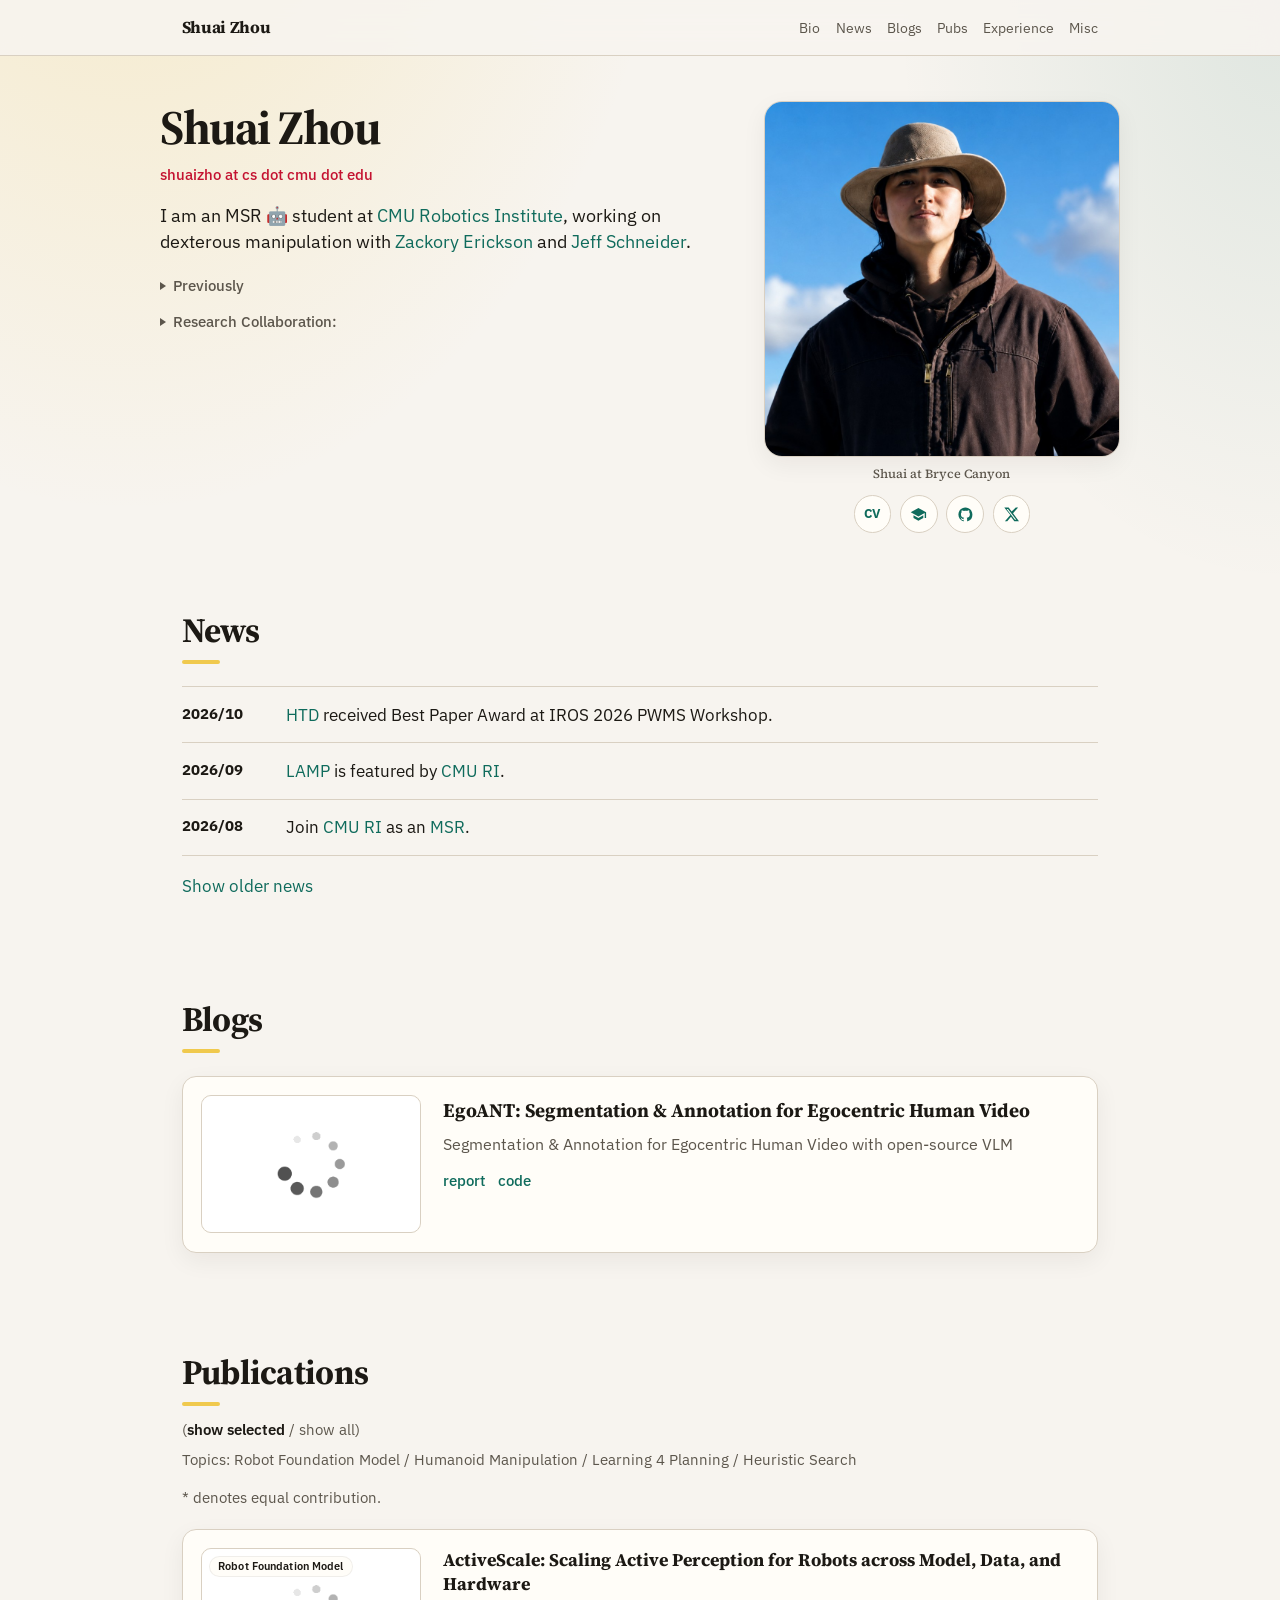
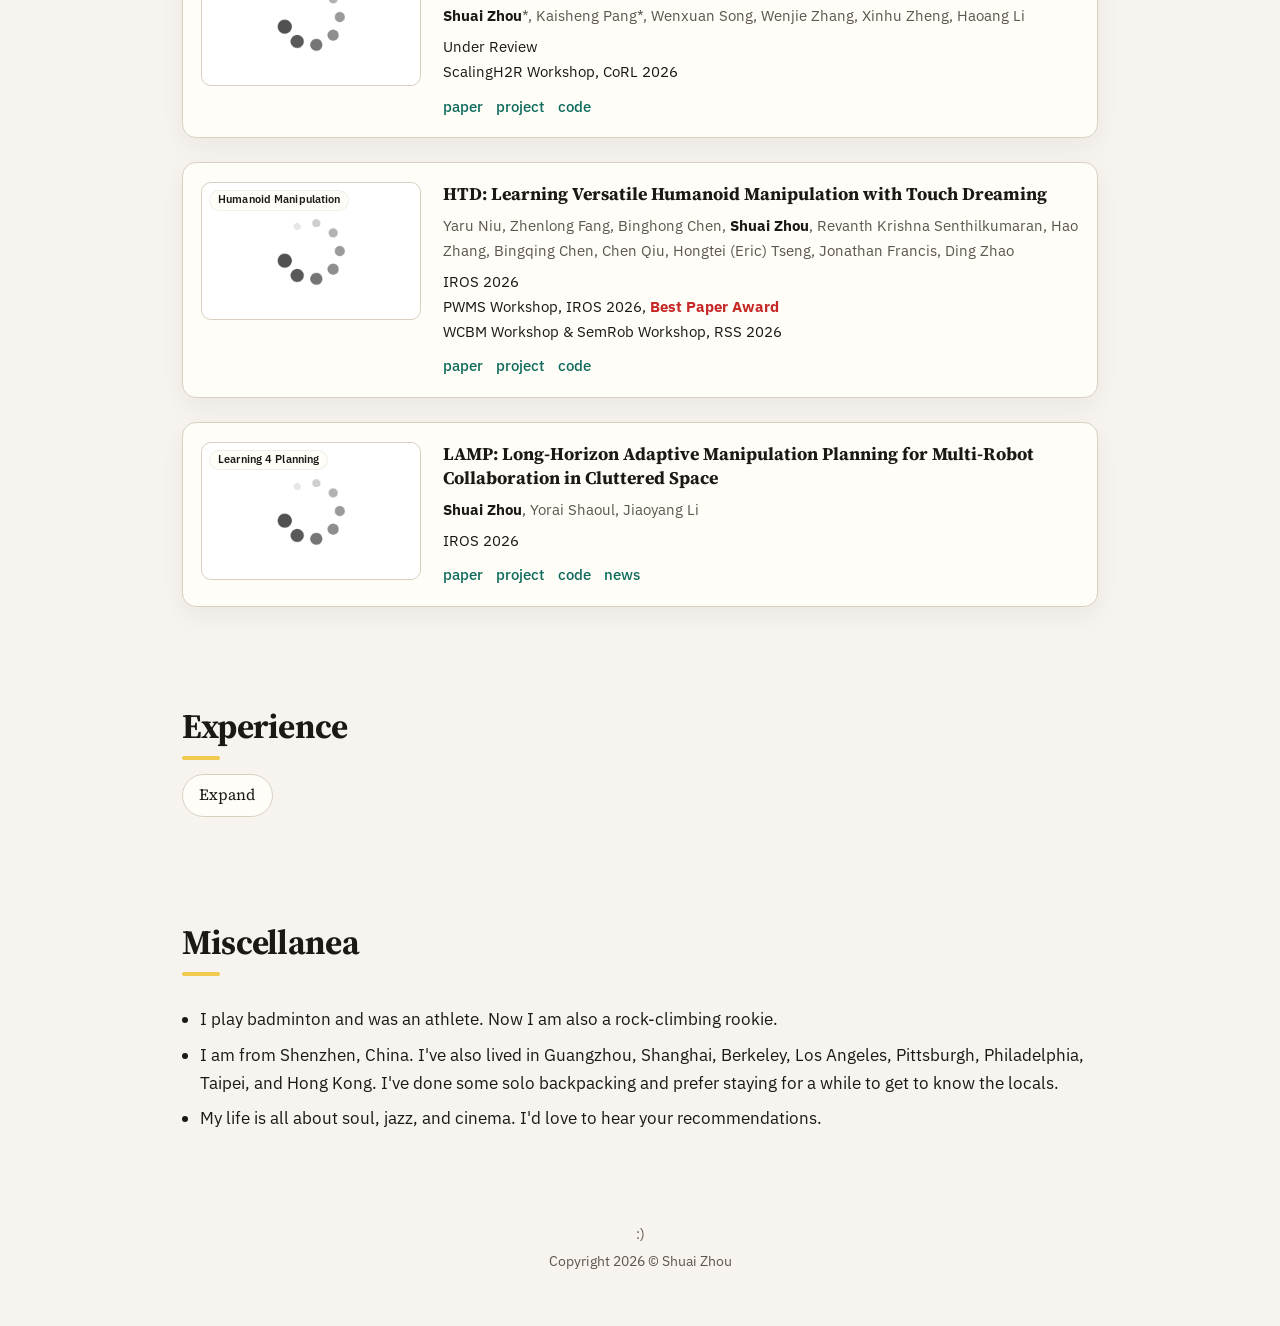
==== index.html @ 0ed6f0a5 "Update EgoX project and paper URLs to egox-dream" ====
<!DOCTYPE html>
<html lang="en">
<head>
  <meta charset="UTF-8">
  <meta name="viewport" content="width=device-width, initial-scale=1">
  <title>Shuai Zhou</title>
  <meta name="author" content="Shuai Zhou">
  <meta name="description" content="Shuai Zhou – Robotics Researcher working on planning, control, and robot foundation models.">
  <link rel="preconnect" href="https://fonts.googleapis.com">
  <link rel="preconnect" href="https://fonts.gstatic.com" crossorigin>
  <link href="https://fonts.googleapis.com/css2?family=IBM+Plex+Sans:wght@400;500;600;700&family=Source+Serif+4:opsz,wght@8..60,600;8..60,700&display=swap" rel="stylesheet">
  <link rel="stylesheet" href="stylesheet.css?v=20261029">
  <link rel="icon" type="image/png" href="images/ri_logo.png">
  <script type="application/ld+json">
  {
    "@context": "https://schema.org",
    "@type": "Person",
    "name": "Shuai Zhou",
    "url": "https://www.shuai-zhou.com/",
    "image": "https://www.shuai-zhou.com/images/profile.jpg",
    "jobTitle": "Research Assistant",
    "worksFor": {
      "@type": "Organization",
      "name": "Carnegie Mellon University",
      "url": "https://www.ri.cmu.edu/"
    },
    "alumniOf": [
      {
        "@type": "CollegeOrUniversity",
        "name": "South China University of Technology",
        "url": "https://www.scut.edu.cn/en/"
      },
      {
        "@type": "CollegeOrUniversity",
        "name": "University of California, Berkeley",
        "url": "https://www.berkeley.edu/"
      }
    ],
    "knowsAbout": ["Robotics", "Motion Planning", "Robot Learning", "Multi-Robot Systems"],
    "sameAs": [
      "https://scholar.google.com/citations?user=ONn1TXAAAAAJ&hl=en&oi=sra",
      "https://github.com/ShuaiZhou302",
      "https://x.com/ShuaiZhou234190"
    ]
  }
  </script>
</head>
<body>
  <header class="topnav">
    <div class="topnav-inner">
      <a class="brand" href="#bio">Shuai Zhou</a>
      <nav class="nav-links" aria-label="Primary">
        <a href="#bio">Bio</a>
        <a href="#news">News</a>
        <a href="#blog">Blogs</a>
        <a href="#publications">Pubs</a>
        <a href="#background">Experience</a>
        <a href="#misc">Misc</a>
      </nav>
    </div>
  </header>

  <main>
    <section id="bio" class="wrap bio" aria-label="Bio">
      <div class="bio-text">
        <h1>Shuai Zhou</h1>
        <p class="bio-email">shuaizho at cs dot cmu dot edu</p>
        <p class="bio-lead">
          I am an MSR 🤖 student at <a href="https://www.ri.cmu.edu/">CMU Robotics Institute</a>, working on dexterous manipulation with <a href="https://zackory.com/">Zackory Erickson</a> and <a href="https://www.cs.cmu.edu/~schneide/">Jeff Schneider</a>.
        </p>
        <details class="bio-more">
          <summary>Previously</summary>
          <p>
            I did my B.Eng. in Robotics 🤖 from <a href="https://www.scut.edu.cn/en/">SCUT</a> (2026).
            Along the way I spent wonderful undergraduate years at
            <a href="https://www.hkust-gz.edu.cn/">HKUST (Guangzhou)</a> (2026),
            <a href="https://www.cmu.edu/">CMU</a> (2025),
            <a href="https://en.sjtu.edu.cn/">SJTU</a> (2024),
            and <a href="https://www.berkeley.edu/">UC Berkeley</a> (2023),
            working with
            <a href="https://sites.google.com/view/haoangli/homepage">Haoang Li</a>,
            <a href="https://jiaoyangli.me/">Jiaoyang Li</a>,
            <a href="https://www.meche.engineering.cmu.edu/directory/bios/zhao-ding.html">Ding Zhao</a>,
            and <a href="https://rap-lab.github.io/team/zren/">Zhongqiang Ren</a>,
            where we did some fun projects spanning from classical planning to robot foundation models.
          </p>
        </details>
        <details class="bio-more bio-collaboration">
          <summary>Research Collaboration:</summary>
          <p>
            I am interested in enabling robots with human-level physical and cognitive intelligence.
            I'm always excited to connect and collaborate with researchers who share a passion for robotics.
            Lately, I've been exploring a few fun ideas in each of the following areas and would love to find collaborators:
          </p>
          <ul>
            <li>Dexterous Manipulation</li>
            <li>Humanoid</li>
            <li>Active Perception</li>
          </ul>
          <p>
            Feel free to shoot me an email to hear more.
            I'd also love to hear your ideas and discuss what we could work on together!
            I'm also familiar with planning and happy to offer advice in that area.
          </p>
        </details>
      </div>
      <div class="bio-photo">
        <figure class="bio-portrait">
          <img class="bio-portrait-default" src="images/profile.jpg?v=20260725" alt="Shuai at Bryce Canyon" width="512" height="477">
          <img class="bio-portrait-hover" src="images/1%20(4).jpg?v=20261002" alt="" width="512" height="512" aria-hidden="true">
          <figcaption>
            <span class="bio-cap-default">Shuai at Bryce Canyon</span>
            <span class="bio-cap-hover">Shuai at Compton with Todd</span>
          </figcaption>
        </figure>
        <div class="socials" aria-label="Links">
          <a class="social social-cv" href="documents/ShuaiZhou_CV.pdf" title="CV" aria-label="CV">CV</a>
          <a class="social" href="https://scholar.google.com/citations?user=ONn1TXAAAAAJ&hl=en&oi=sra" title="Google Scholar" aria-label="Google Scholar">
            <svg viewBox="0 0 24 24" aria-hidden="true"><path d="M12 3 1 9l11 6 9-4.91V17h2V9M5 13.18v4L12 21l7-3.82v-4L12 17z"/></svg>
          </a>
          <a class="social" href="https://github.com/ShuaiZhou302" title="GitHub" aria-label="GitHub">
            <svg viewBox="0 0 24 24" aria-hidden="true"><path d="M12 2C6.48 2 2 6.58 2 12.26c0 4.52 2.87 8.35 6.84 9.7.5.1.68-.22.68-.48 0-.24-.01-.87-.01-1.7-2.78.62-3.37-1.37-3.37-1.37-.45-1.18-1.11-1.5-1.11-1.5-.91-.64.07-.63.07-.63 1 .07 1.53 1.06 1.53 1.06.89 1.56 2.34 1.11 2.91.85.09-.66.35-1.11.63-1.37-2.22-.26-4.55-1.14-4.55-5.07 0-1.12.39-2.03 1.03-2.75-.1-.26-.45-1.31.1-2.73 0 0 .84-.27 2.75 1.05A9.3 9.3 0 0 1 12 6.84c.85 0 1.71.12 2.51.35 1.91-1.32 2.75-1.05 2.75-1.05.55 1.42.2 2.47.1 2.73.64.72 1.03 1.63 1.03 2.75 0 3.94-2.34 4.8-4.57 5.06.36.32.68.94.68 1.9 0 1.37-.01 2.47-.01 2.81 0 .27.18.59.69.49A10.03 10.03 0 0 0 22 12.26C22 6.58 17.52 2 12 2z"/></svg>
          </a>
          <a class="social" href="https://x.com/ShuaiZhou234190" title="X" aria-label="X">
            <svg viewBox="0 0 24 24" aria-hidden="true"><path d="M18.244 2.25h3.308l-7.227 8.26 8.502 11.24H16.17l-4.714-6.231-5.401 6.231H2.744l7.727-8.835L1.854 2.25H8.08l4.253 5.622zm-1.161 17.52h1.833L7.084 4.126H5.117z"/></svg>
          </a>
        </div>
      </div>
    </section>

    <section id="news" class="section" aria-labelledby="news-title">
      <div class="wrap">
        <h2 class="section-title" id="news-title">News</h2>
        <ul class="news-list" id="news-list">
          <li>
            <span class="news-date">2026/10</span>
            <span class="news-body"><a href="https://humanoid-touch-dream.github.io/">HTD</a> received Best Paper Award at IROS 2026 PWMS Workshop.</span>
          </li>
          <li>
            <span class="news-date">2026/09</span>
            <span class="news-body"><a href="https://multi-robot-lamp.github.io/">LAMP</a> is featured by <a href="https://www.ri.cmu.edu/lamp-helps-robots-find-a-way-through/">CMU RI</a>.</span>
          </li>
          <li>
            <span class="news-date">2026/08</span>
            <span class="news-body">Join <a href="https://www.ri.cmu.edu/">CMU RI</a> as an <a href="https://www.ri.cmu.edu/education/academic-programs/master-of-science-robotics/">MSR</a>.</span>
          </li>
          <li class="news-older">
            <span class="news-date">2026/06</span>
            <span class="news-body"><a href="https://multi-robot-lamp.github.io/">LAMP</a>, <a href="https://humanoid-touch-dream.github.io/">HTD</a> are accepted to IROS 2026.</span>
          </li>
          <li class="news-older">
            <span class="news-date">2026/03</span>
            <span class="news-body">Start my visiting at <a href="https://www.hkust-gz.edu.cn/">HKUST (Guangzhou)</a>.</span>
          </li>
          <li class="news-older">
            <span class="news-date">2025/06</span>
            <span class="news-body">Start my visiting at <a href="https://www.ri.cmu.edu/">CMU RI</a>.</span>
          </li>
          <li class="news-older">
            <span class="news-date">2025/05</span>
            <span class="news-body">LSRP* is accepted to SoCS 2025.</span>
          </li>
          <li class="news-older">
            <span class="news-date">2024/12</span>
            <span class="news-body"><a href="https://rap-lab.github.io/research/mapfaa">LSRP</a> is accepted to AAAI 2025.</span>
          </li>
          <li class="news-older">
            <span class="news-date">2023/08</span>
            <span class="news-body">Start my exchange at <a href="https://www.berkeley.edu/">UC Berkeley</a>.</span>
          </li>
        </ul>
        <button type="button" class="news-more" id="news-toggle" aria-expanded="false">Show older news</button>
      </div>
    </section>

    <section id="blog" class="section" aria-labelledby="blog-title">
      <div class="wrap">
        <h2 class="section-title" id="blog-title">Blogs</h2>
        <article class="blog-card">
          <a class="blog-media" href="https://www.shuai-zhou.com/egoant-report/?lang=en">
            <video playsinline autoplay loop muted poster="images/loading-icon.gif" src="images/egoant_overview.mp4" aria-label="EgoANT overview"></video>
          </a>
          <div class="blog-body">
            <h3><a href="https://www.shuai-zhou.com/egoant-report/?lang=en">EgoANT: Segmentation &amp; Annotation for Egocentric Human Video</a></h3>
            <p>Segmentation &amp; Annotation for Egocentric Human Video with open-source VLM</p>
            <div class="pub-links">
              <a href="https://www.shuai-zhou.com/egoant-report/?lang=en">report</a>
              <a href="https://github.com/ShuaiZhou302/EgoANT">code</a>
            </div>
          </div>
        </article>
      </div>
    </section>

    <section id="publications" class="section" aria-labelledby="pubs-title">
      <div class="wrap">
        <h2 class="section-title" id="pubs-title">Publications</h2>
        <p class="pub-modes" role="tablist" aria-label="Publication views">
          (<button type="button" class="pub-mode is-active" id="tab-selected" data-view="selected" aria-pressed="true">show selected</button>
          /
          <button type="button" class="pub-mode" id="tab-all" data-view="all" aria-pressed="false">show all</button>)
        </p>
        <p class="pub-topics" role="tablist" aria-label="Publication topics">
          Topics:
          <button type="button" class="pub-topic" data-topic="foundation">Robot Foundation Model</button>
          /
          <button type="button" class="pub-topic" data-topic="manipulation">Humanoid Manipulation</button>
          /
          <button type="button" class="pub-topic" data-topic="planning">Learning 4 Planning</button>
          /
          <button type="button" class="pub-topic" data-topic="heuristic">Heuristic Search</button>
        </p>
        <p class="pub-note">* denotes equal contribution.</p>

        <div class="pub-panel is-active" id="pub-list-panel">
          <div class="pub-list" id="pub-list">
            <article class="pub" data-topic="foundation">
              <a class="pub-media" href="https://uniwam.github.io/">
                <span class="pub-badge">Robot Foundation Model</span>
                <video playsinline autoplay loop muted poster="images/loading-icon.gif" src="images/uniwam.mp4" aria-label="UniWAM teaser"></video>
              </a>
              <div class="pub-body">
                <h3 class="pub-title"><a href="https://uniwam.github.io/">UniWAM: Unified World-Action Model</a></h3>
                <p class="pub-authors"><a href="https://chris1220313648.github.io/">Jiayi Chen</a>*, <a href="https://songwxuan.github.io/">Wenxuan Song</a>*, <a href="https://jbo-wang.github.io/">Jingbo Wang</a>*, <strong>Shuai Zhou</strong>*, <a href="https://github.com/gxccc123">Xicheng Gong</a>*, <a href="https://scholar.google.com/citations?user=du0rNTwAAAAJ&amp;hl=zh-CN">Zehua Fan</a>, <a href="https://github.com/Chowzy069">Ziyang Zhou</a>, <a href="https://scholar.google.com/citations?user=Od0fj2gAAAAJ&amp;hl=zh-CN">Junwu E</a>, <a href="https://haodong-yan.github.io/">Haodong Yan</a>, <a href="https://haofuly.github.io/">Fuhao Li</a>, <a href="https://openreview.net/profile?id=~Qize_Yu1">Qize Yu</a>, <a href="https://openreview.net/profile?id=~Xu_Huang14">Xu Huang</a>, <a href="https://scholar.google.com/citations?user=2xR6P5AAAAAJ&amp;hl=en">Pengwei Wang</a>, <a href="https://openreview.net/profile?id=~Wen_Chen4">Wen Chen</a>, <a href="https://sites.google.com/view/shunbozhou">Shunbo Zhou</a>, <a href="https://sites.google.com/view/haoangli/homepage">Haoang Li</a></p>
                <p class="pub-venue">Under Review</p>
                <div class="pub-links">
                  <a href="https://arxiv.org/abs/2610.02054">paper</a>
                  <a href="https://uniwam.github.io/">project</a>
                  <a href="https://github.com/UniWAM/UniWAM">code</a>
                </div>
              </div>
            </article>

            <article class="pub" data-selected="true" data-sel-order="1" data-topic="foundation">
              <a class="pub-media" href="https://active-scale.github.io/">
                <span class="pub-badge">Robot Foundation Model</span>
                <video playsinline autoplay loop muted poster="images/loading-icon.gif" src="images/activeScale.mp4" aria-label="ActiveScale teaser"></video>
              </a>
              <div class="pub-body">
                <h3 class="pub-title"><a href="https://active-scale.github.io/">ActiveScale: Scaling Active Perception for Robots across Model, Data, and Hardware</a></h3>
                <p class="pub-authors"><strong>Shuai Zhou</strong>*, <a href="https://kaishengpang.github.io/">Kaisheng Pang</a>*, <a href="https://songwxuan.github.io/">Wenxuan Song</a>, <a href="https://victor-roboneo.github.io/">Wenjie Zhang</a>, <a href="https://facultyprofiles.hkust-gz.edu.cn/faculty-personal-page?id=168">Xinhu Zheng</a>, <a href="https://sites.google.com/view/haoangli/homepage">Haoang Li</a></p>
                <p class="pub-venue">Under Review<br>ScalingH2R Workshop, CoRL 2026</p>
                <div class="pub-links">
                  <a href="https://arxiv.org/abs/2609.18514">paper</a>
                  <a href="https://active-scale.github.io/">project</a>
                  <a href="https://github.com/ShuaiZhou302/ActiveScale">code</a>
                </div>
              </div>
            </article>

            <article class="pub" data-topic="planning">
              <a class="pub-media" href="https://arxiv.org/abs/2511.21886">
                <span class="pub-badge">Learning 4 Planning</span>
                <video playsinline autoplay loop muted poster="images/loading-icon.gif" src="images/REMAP.mp4" aria-label="REMAP teaser"></video>
              </a>
              <div class="pub-body">
                <h3 class="pub-title"><a href="https://arxiv.org/abs/2511.21886">From Discrete Plans to Real-World Execution: A World-Model-Driven Framework for Execution-Aware Multi-Agent Path Finding</a></h3>
                <p class="pub-authors"><a href="https://jingtianyan.github.io/">Jingtian Yan</a>, <strong>Shuai Zhou</strong>, <a href="https://github.com/DiligentPanda">He Jiang</a>, <a href="https://www.cs.cmu.edu/~sfs/">Stephen Smith</a>, <a href="https://jiaoyangli.me/">Jiaoyang Li</a></p>
                <p class="pub-venue">Under Review</p>
                <div class="pub-links">
                  <a href="https://arxiv.org/abs/2511.21886">paper</a>
                </div>
              </div>
            </article>

            <article class="pub" data-topic="manipulation">
              <a class="pub-media" href="https://egox-dream.github.io/">
                <span class="pub-badge">Humanoid Manipulation</span>
                <img src="images/egox.gif?v=20261002" alt="EgoX teaser" width="440" height="275">
              </a>
              <div class="pub-body">
                <h3 class="pub-title"><a href="https://egox-dream.github.io/">EgoX: Egocentric Cross-Embodiment Manipulation with Embodiment Dreaming</a></h3>
                <p class="pub-authors"><a href="https://yaruniu.com/">Yaru Niu</a>*, <a href="https://wudicbh.github.io/">Binghong Chen</a>*, <a href="https://www.chad-yao.com/">Changwei Yao</a>*, <a href="https://shangtaoli.github.io/">Shangtao Li</a>*, <a href="https://zhenlong0808.github.io/">Zhenlong Fang</a>, <a href="https://revanthsenthil.github.io/">Revanth Krishna Senthilkumaran</a>, <strong>Shuai Zhou</strong>, <a href="https://yueminm.github.io/">Yuemin Mao</a>, <a href="https://kalieching.github.io/">Kalie Ching</a>, Po-Ju Chao, <a href="https://www.linkedin.com/in/yudong-luo/">Yudong Luo</a>, <a href="https://icontrol.ri.cmu.edu/people/peiqi.html">Peiqi Yu</a>, <a href="https://alfredo-pearson.github.io/">Heng Zhang</a>, <a href="https://haozhang-thu.github.io/">Hao Zhang</a>, <a href="https://scholar.google.com/citations?user=LYt_2MgAAAAJ">Bingqing Chen</a>, <a href="https://scholar.google.com/citations?user=uX5Y9XUAAAAJ">Chen Qiu</a>, <a href="https://etaic.github.io/members/">Hongtei (Eric) Tseng</a>, <a href="http://www.cs.cmu.edu/~cliu6/">Changliu Liu</a>, <a href="https://jonfranc.com/">Jonathan Francis</a>, <a href="https://www.meche.engineering.cmu.edu/directory/bios/zhao-ding.html">Ding Zhao</a></p>
                <p class="pub-venue">Under Review<br>ScalingH2R Workshop, CoRL 2026<br>Dex Workshop, RSS 2026</p>
                <div class="pub-links">
                  <a href="https://egox-dream.github.io/assets/egox.pdf">paper</a>
                  <a href="https://egox-dream.github.io/">project</a>
                </div>
              </div>
            </article>

            <article class="pub" data-selected="true" data-sel-order="3" data-topic="planning">
              <a class="pub-media" href="https://multi-robot-lamp.github.io/">
                <span class="pub-badge">Learning 4 Planning</span>
                <video playsinline autoplay loop muted poster="images/loading-icon.gif" src="images/teaser.mp4" aria-label="LAMP teaser"></video>
              </a>
              <div class="pub-body">
                <h3 class="pub-title"><a href="https://multi-robot-lamp.github.io/">LAMP: Long-Horizon Adaptive Manipulation Planning for Multi-Robot Collaboration in Cluttered Space</a></h3>
                <p class="pub-authors"><strong>Shuai Zhou</strong>, <a href="https://yoraish.com/">Yorai Shaoul</a>, <a href="https://jiaoyangli.me/">Jiaoyang Li</a></p>
                <p class="pub-venue">IROS 2026</p>
                <div class="pub-links">
                  <a href="https://arxiv.org/abs/2606.29358">paper</a>
                  <a href="https://multi-robot-lamp.github.io/">project</a>
                  <a href="https://github.com/ShuaiZhou302/LAMP">code</a>
                  <a href="https://www.ri.cmu.edu/lamp-helps-robots-find-a-way-through/">news</a>
                </div>
              </div>
            </article>

            <article class="pub" data-selected="true" data-sel-order="2" data-topic="manipulation">
              <a class="pub-media" href="https://humanoid-touch-dream.github.io/">
                <span class="pub-badge">Humanoid Manipulation</span>
                <video playsinline autoplay loop muted poster="images/loading-icon.gif" src="images/htd.mp4" aria-label="HTD teaser"></video>
              </a>
              <div class="pub-body">
                <h3 class="pub-title"><a href="https://humanoid-touch-dream.github.io/">HTD: Learning Versatile Humanoid Manipulation with Touch Dreaming</a></h3>
                <p class="pub-authors"><a href="https://yaruniu.com/">Yaru Niu</a>, <a href="https://zhenlong0808.github.io/">Zhenlong Fang</a>, <a href="https://wudicbh.github.io/">Binghong Chen</a>, <strong>Shuai Zhou</strong>, <a href="https://revanthsenthil.github.io/">Revanth Krishna Senthilkumaran</a>, <a href="https://haozhang-thu.github.io/">Hao Zhang</a>, <a href="https://scholar.google.com/citations?user=LYt_2MgAAAAJ">Bingqing Chen</a>, <a href="https://scholar.google.com/citations?user=uX5Y9XUAAAAJ">Chen Qiu</a>, <a href="https://etaic.github.io/members/">Hongtei (Eric) Tseng</a>, <a href="https://jonfranc.com/">Jonathan Francis</a>, <a href="https://www.meche.engineering.cmu.edu/directory/bios/zhao-ding.html">Ding Zhao</a></p>
                <p class="pub-venue">IROS 2026<br>PWMS Workshop, IROS 2026, <span class="pub-award">Best Paper Award</span><br>WCBM Workshop &amp; SemRob Workshop, RSS 2026</p>
                <div class="pub-links">
                  <a href="https://arxiv.org/abs/2604.13015/">paper</a>
                  <a href="https://humanoid-touch-dream.github.io/">project</a>
                  <a href="https://github.com/chrisyrniu/humanoid-touch-dream">code</a>
                </div>
              </div>
            </article>

            <article class="pub" data-topic="heuristic">
              <a class="pub-media" href="https://ojs.aaai.org/index.php/SOCS/article/view/36016">
                <span class="pub-badge">Heuristic Search</span>
                <img src="images/lsrpstar.png" alt="LSRP* teaser" width="440" height="275">
              </a>
              <div class="pub-body">
                <h3 class="pub-title"><a href="https://ojs.aaai.org/index.php/SOCS/article/view/36016">LSRP*: Scalable and Anytime Planning for Multi-Agent Path Finding with Asynchronous Actions</a></h3>
                <p class="pub-authors"><strong>Shuai Zhou</strong>, <a href="https://eggeek.github.io/">Shizhe Zhao</a>, <a href="https://rap-lab.github.io/team/zren/">Zhongqiang Ren</a></p>
                <p class="pub-venue">SoCS 2025</p>
                <div class="pub-links">
                  <a href="https://ojs.aaai.org/index.php/SOCS/article/view/36016">paper</a>
                  <a href="https://rap-lab.github.io/research/mapfaa">project</a>
                </div>
              </div>
            </article>

            <article class="pub" data-topic="heuristic">
              <a class="pub-media" href="https://doi.org/10.1609/aaai.v39i14.33618">
                <span class="pub-badge">Heuristic Search</span>
                <img src="images/agent_onehundred.gif" alt="LSRP teaser" width="440" height="275">
              </a>
              <div class="pub-body">
                <h3 class="pub-title"><a href="https://doi.org/10.1609/aaai.v39i14.33618">Loosely Synchronized Rule-Based Planning for Multi-Agent Path Finding with Asynchronous Actions</a></h3>
                <p class="pub-authors"><strong>Shuai Zhou</strong>, <a href="https://eggeek.github.io/">Shizhe Zhao</a>, <a href="https://rap-lab.github.io/team/zren/">Zhongqiang Ren</a></p>
                <p class="pub-venue">AAAI 2025</p>
                <div class="pub-links">
                  <a href="https://doi.org/10.1609/aaai.v39i14.33618">paper</a>
                  <a href="https://rap-lab.github.io/research/mapfaa">project</a>
                  <a href="https://github.com/rap-lab-org/public_LSRP">code</a>
                </div>
              </div>
            </article>
          </div>
        </div>
      </div>
    </section>

    <section id="background" class="section" aria-labelledby="bg-title">
      <div class="wrap">
        <h2 class="section-title" id="bg-title">Experience</h2>
        <button type="button" class="bg-toggle" id="bg-toggle" aria-expanded="false" aria-controls="bg-reveal">Expand</button>

        <div class="bg-reveal" id="bg-reveal" hidden>
          <div class="bg-tabs" role="tablist" aria-label="Experience categories">
            <button type="button" class="bg-tab is-active" role="tab" aria-selected="true" aria-controls="bg-experience" id="tab-bg-experience" data-bg="experience">Research</button>
            <button type="button" class="bg-tab" role="tab" aria-selected="false" aria-controls="bg-education" id="tab-bg-education" data-bg="education">Education</button>
            <button type="button" class="bg-tab" role="tab" aria-selected="false" aria-controls="bg-service" id="tab-bg-service" data-bg="service">Service</button>
          </div>

          <div class="bg-panel is-active" id="bg-experience" role="tabpanel" aria-labelledby="tab-bg-experience">
            <div class="vtl" data-layout="chrono" data-from="2023-12" data-to="2028-08">
              <div class="vtl-spine" aria-hidden="true"></div>
              <div class="vtl-years" aria-hidden="true">
                <span class="vtl-year" data-ym="2024-01">2024</span>
                <span class="vtl-year" data-ym="2025-01">2025</span>
                <span class="vtl-year" data-ym="2026-01">2026</span>
                <span class="vtl-year" data-ym="2027-01">2027</span>
                <span class="vtl-year" data-ym="2028-01">2028</span>
              </div>
              <div class="vtl-months" aria-hidden="true"></div>
              <ol class="vtl-list">
                <li class="vtl-item vtl-left" data-tone="a" data-start="2024-04" data-end="2025-04">
                  <span class="vtl-span" aria-hidden="true"></span>
                  <span class="vtl-node vtl-node-start" aria-hidden="true"></span>
                  <span class="vtl-node vtl-node-end" aria-hidden="true"></span>
                  <span class="vtl-connector" aria-hidden="true"></span>
                  <span class="vtl-when-mobile">Apr 2024 – Apr 2025</span>
                  <div class="vtl-card">
                    <img class="vtl-logo" src="images/ji_logo.png" alt="" width="44" height="44">
                    <div class="vtl-body">
                      <strong class="vtl-role">Research Intern</strong>
                      <span class="vtl-school">Shanghai Jiao Tong University</span>
                      <span class="vtl-unit">SJTU–UMich Joint Institute</span>
                      <span class="vtl-lab">RAP Lab</span>
                      <span class="vtl-note">Advised by Prof. Zhongqiang Ren</span>
                    </div>
                  </div>
                </li>
                <li class="vtl-item vtl-right" data-tone="b" data-start="2025-04" data-end="2026-03">
                  <span class="vtl-span" aria-hidden="true"></span>
                  <span class="vtl-node vtl-node-start" aria-hidden="true"></span>
                  <span class="vtl-node vtl-node-end" aria-hidden="true"></span>
                  <span class="vtl-connector" aria-hidden="true"></span>
                  <span class="vtl-when-mobile">Apr 2025 – Mar 2026</span>
                  <div class="vtl-card">
                    <img class="vtl-logo" src="images/ri_logo.png" alt="" width="44" height="44">
                    <div class="vtl-body">
                      <strong class="vtl-role">Visiting Researcher</strong>
                      <span class="vtl-school">Carnegie Mellon University</span>
                      <span class="vtl-unit">Robotics Institute</span>
                      <span class="vtl-lab">ARCS Lab</span>
                      <span class="vtl-note">Advised by Prof. Jiaoyang Li</span>
                    </div>
                  </div>
                </li>
                <li class="vtl-item vtl-left" data-tone="c" data-start="2025-08" data-end="2026-03">
                  <span class="vtl-span" aria-hidden="true"></span>
                  <span class="vtl-node vtl-node-start" aria-hidden="true"></span>
                  <span class="vtl-node vtl-node-end" aria-hidden="true"></span>
                  <span class="vtl-connector" aria-hidden="true"></span>
                  <span class="vtl-when-mobile">Aug 2025 – Mar 2026</span>
                  <div class="vtl-card">
                    <img class="vtl-logo" src="images/me_logo.jpg" alt="" width="44" height="44">
                    <div class="vtl-body">
                      <strong class="vtl-role">Visiting Researcher</strong>
                      <span class="vtl-school">Carnegie Mellon University</span>
                      <span class="vtl-unit">Dept. of Mechanical Engineering</span>
                      <span class="vtl-lab">Safe AI Lab</span>
                      <span class="vtl-note">Advised by Prof. Ding Zhao</span>
                    </div>
                  </div>
                </li>
                <li class="vtl-item vtl-right" data-tone="d" data-start="2026-03" data-end="2026-07">
                  <span class="vtl-span" aria-hidden="true"></span>
                  <span class="vtl-node vtl-node-start" aria-hidden="true"></span>
                  <span class="vtl-node vtl-node-end" aria-hidden="true"></span>
                  <span class="vtl-connector" aria-hidden="true"></span>
                  <span class="vtl-when-mobile">Mar 2026 – Jul 2026</span>
                  <div class="vtl-card">
                    <img class="vtl-logo" src="images/cks_ri_logo.png" alt="" width="44" height="44">
                    <div class="vtl-body">
                      <strong class="vtl-role">Visiting Researcher</strong>
                      <span class="vtl-school">HKUST (Guangzhou)</span>
                      <span class="vtl-unit">Cheng Kar-Shun Robotics Institute</span>
                      <span class="vtl-lab">IPRN Lab</span>
                      <span class="vtl-note">Advised by Prof. Haoang Li</span>
                    </div>
                  </div>
                </li>
                <li class="vtl-item vtl-left" data-tone="e" data-start="2026-08" data-end="2028-06">
                  <span class="vtl-span" aria-hidden="true"></span>
                  <span class="vtl-node vtl-node-start" aria-hidden="true"></span>
                  <span class="vtl-node vtl-node-end" aria-hidden="true"></span>
                  <span class="vtl-connector" aria-hidden="true"></span>
                  <span class="vtl-when-mobile">Aug 2026 – Present</span>
                  <div class="vtl-card">
                    <img class="vtl-logo" src="images/ri_logo.png" alt="" width="44" height="44">
                    <div class="vtl-body">
                      <strong class="vtl-role">Research Assistant</strong>
                      <span class="vtl-school">Carnegie Mellon University</span>
                      <span class="vtl-unit">Robotics Institute</span>
                      <span class="vtl-lab">RCHI Lab</span>
                      <span class="vtl-note">Advised by Prof. Zackory Erickson</span>
                    </div>
                  </div>
                </li>
              </ol>
            </div>
          </div>

          <div class="bg-panel" id="bg-education" role="tabpanel" aria-labelledby="tab-bg-education" hidden>
            <div class="vtl" data-layout="chrono" data-from="2022-01" data-to="2028-12">
              <div class="vtl-spine" aria-hidden="true"></div>
              <div class="vtl-years" aria-hidden="true">
                <span class="vtl-year" data-ym="2022-01">2022</span>
                <span class="vtl-year" data-ym="2023-01">2023</span>
                <span class="vtl-year" data-ym="2024-01">2024</span>
                <span class="vtl-year" data-ym="2025-01">2025</span>
                <span class="vtl-year" data-ym="2026-01">2026</span>
                <span class="vtl-year" data-ym="2027-01">2027</span>
                <span class="vtl-year" data-ym="2028-01">2028</span>
              </div>
              <div class="vtl-months" aria-hidden="true"></div>
              <ol class="vtl-list">
                <li class="vtl-item vtl-left" data-tone="a" data-start="2022-08" data-end="2026-06">
                  <span class="vtl-span" aria-hidden="true"></span>
                  <span class="vtl-node vtl-node-start" aria-hidden="true"></span>
                  <span class="vtl-node vtl-node-end" aria-hidden="true"></span>
                  <span class="vtl-connector" aria-hidden="true"></span>
                  <span class="vtl-when-mobile">Aug 2022 – Jun 2026</span>
                  <div class="vtl-card">
                    <img class="vtl-logo" src="images/scut_logo.png" alt="" width="44" height="44">
                    <div class="vtl-body">
                      <strong class="vtl-role">B.Eng. in Robotics</strong>
                      <span class="vtl-school">South China University of Technology</span>
                    </div>
                  </div>
                </li>
                <li class="vtl-item vtl-right" data-tone="b" data-start="2023-08" data-end="2023-12">
                  <span class="vtl-span" aria-hidden="true"></span>
                  <span class="vtl-node vtl-node-start" aria-hidden="true"></span>
                  <span class="vtl-node vtl-node-end" aria-hidden="true"></span>
                  <span class="vtl-connector" aria-hidden="true"></span>
                  <span class="vtl-when-mobile">Aug 2023 – Dec 2023</span>
                  <div class="vtl-card">
                    <img class="vtl-logo" src="images/ucb_logo.png" alt="" width="44" height="44">
                    <div class="vtl-body">
                      <strong class="vtl-role">Exchange Student in EECS</strong>
                      <span class="vtl-school">University of California, Berkeley</span>
                    </div>
                  </div>
                </li>
                <li class="vtl-item vtl-left" data-tone="c" data-start="2026-08" data-end="2028-06">
                  <span class="vtl-span" aria-hidden="true"></span>
                  <span class="vtl-node vtl-node-start" aria-hidden="true"></span>
                  <span class="vtl-node vtl-node-end" aria-hidden="true"></span>
                  <span class="vtl-connector" aria-hidden="true"></span>
                  <span class="vtl-when-mobile">Aug 2026 – Jun 2028</span>
                  <div class="vtl-card">
                    <img class="vtl-logo" src="images/ri_logo.png" alt="" width="44" height="44">
                    <div class="vtl-body">
                      <strong class="vtl-role">M.S. in Robotics</strong>
                      <span class="vtl-school">Carnegie Mellon University</span>
                    </div>
                  </div>
                </li>
              </ol>
            </div>
          </div>

          <div class="bg-panel" id="bg-service" role="tabpanel" aria-labelledby="tab-bg-service" hidden>
            <div class="bg-service">
              <h3>Conference Reviewer</h3>
              <ul class="service-list">
                <li><span class="service-years">2025–2026</span><span>IEEE/RSJ International Conference on Intelligent Robots and Systems (IROS)</span></li>
                <li><span class="service-years">2026</span><span>The Conference on Robot Learning (CoRL)</span></li>
                <li><span class="service-years">2027</span><span>IEEE International Conference on Robotics &amp; Automation (ICRA)</span></li>
              </ul>
              <h3>Journal Reviewer</h3>
              <ul class="service-list">
                <li><span class="service-years">2026</span><span>IEEE Robotics and Automation Letters (RA-L)</span></li>
              </ul>
            </div>
          </div>
        </div>
      </div>
    </section>

    <section id="misc" class="section" aria-labelledby="misc-title">
      <div class="wrap">
        <h2 class="section-title" id="misc-title">Miscellanea</h2>
        <ul class="misc-list">
          <li>I play badminton and was an athlete. Now I am also a rock-climbing rookie.</li>
          <li>I am from Shenzhen, China. I've also lived in Guangzhou, Shanghai, Berkeley, Los Angeles, Pittsburgh, Philadelphia, Taipei, and Hong Kong. I've done some solo backpacking and prefer staying for a while to get to know the locals.</li>
          <li>My life is all about soul, jazz, and cinema. I'd love to hear your recommendations.</li>
        </ul>
      </div>
    </section>
  </main>

  <footer class="site-footer">
    <div class="wrap">
      <p>:)</p>
      <p>Copyright 2026 © Shuai Zhou</p>
    </div>
  </footer>

  <script>
    (function () {
      var list = document.getElementById("news-list");
      var btn = document.getElementById("news-toggle");
      if (list && btn) {
        btn.addEventListener("click", function () {
          var open = list.classList.toggle("is-expanded");
          btn.setAttribute("aria-expanded", open ? "true" : "false");
          btn.textContent = open ? "Hide older news" : "Show older news";
        });
      }

      var modes = document.querySelectorAll(".pub-mode");
      var topics = document.querySelectorAll(".pub-topic");
      var pubs = document.querySelectorAll(".pub-list .pub");
      if (modes.length) {
        function showPubs(view, topic) {
          var selectedOnly = view === "selected";
          var topicOnly = view === "topic";
          modes.forEach(function (btn) {
            var on = !topicOnly && btn.getAttribute("data-view") === view;
            btn.classList.toggle("is-active", on);
            btn.setAttribute("aria-pressed", on ? "true" : "false");
          });
          topics.forEach(function (btn) {
            var on = topicOnly && btn.getAttribute("data-topic") === topic;
            btn.classList.toggle("is-active", on);
            btn.setAttribute("aria-pressed", on ? "true" : "false");
          });
          var list = document.getElementById("pub-list");
          if (list) list.classList.toggle("is-selected", selectedOnly);
          pubs.forEach(function (pub) {
            var show = selectedOnly
              ? pub.getAttribute("data-selected") === "true"
              : !topicOnly || pub.getAttribute("data-topic") === topic;
            pub.hidden = !show;
            pub.querySelectorAll("video").forEach(function (video) {
              if (show) {
                video.play().catch(function () {});
              } else {
                video.pause();
              }
            });
          });
        }

        modes.forEach(function (btn) {
          btn.addEventListener("click", function () {
            showPubs(btn.getAttribute("data-view"));
          });
        });
        topics.forEach(function (btn) {
          btn.addEventListener("click", function () {
            showPubs("topic", btn.getAttribute("data-topic"));
          });
        });

        var hash = (location.hash || "").slice(1);
        if (hash === "pub-all") showPubs("all");
        else if (hash.indexOf("pub-") === 0) {
          var topic = hash.slice(4);
          if (document.querySelector('.pub-topic[data-topic="' + topic + '"]')) showPubs("topic", topic);
          else showPubs("selected");
        } else {
          showPubs("selected");
        }
      }

      /* Background */
      function monthIndex(ym) {
        var parts = String(ym).split("-");
        return Number(parts[0]) * 12 + Number(parts[1]);
      }

      function pctInRange(ym, start, end) {
        var a = monthIndex(start);
        var b = monthIndex(end);
        if (b <= a) return 0;
        return ((monthIndex(ym) - a) / (b - a)) * 100;
      }

      var MONTH_NAMES = ["Jan","Feb","Mar","Apr","May","Jun","Jul","Aug","Sep","Oct","Nov","Dec"];

      function monthLabel(ym) {
        var parts = String(ym).split("-");
        return MONTH_NAMES[Number(parts[1]) - 1] || "";
      }

      function layoutEvenTimeline(root, items) {
        var n = items.length;
        items.forEach(function (item, i) {
          item.style.top = (((i + 0.5) / n) * 100) + "%";
        });
        sizeConnectors(items);
      }

      function layoutChronoTimeline(root, items) {
        var from = root.getAttribute("data-from") || "2024-01";
        var to = root.getAttribute("data-to") || "2026-12";
        var years = root.querySelectorAll(".vtl-year");

        years.forEach(function (el) {
          el.style.top = pctInRange(el.getAttribute("data-ym"), from, to) + "%";
        });

        var ranked = Array.prototype.slice.call(items).sort(function (a, b) {
          return monthIndex(a.getAttribute("data-start")) - monthIndex(b.getAttribute("data-start"));
        });
        ranked.forEach(function (item, i) {
          var span = item.querySelector(".vtl-span");
          if (span) span.style.zIndex = String(2 + i);
        });

        var cardPlan = [];
        items.forEach(function (item) {
          var start = item.getAttribute("data-start");
          var end = item.getAttribute("data-end");
          var startPct = pctInRange(start, from, to);
          var endPct = pctInRange(end, from, to);
          var span = item.querySelector(".vtl-span");
          var startNode = item.querySelector(".vtl-node-start");
          var endNode = item.querySelector(".vtl-node-end");
          var connector = item.querySelector(".vtl-connector");
          if (span) {
            span.style.top = startPct + "%";
            span.style.height = Math.max(endPct - startPct, 0.9) + "%";
          }
          if (startNode) startNode.style.top = startPct + "%";
          if (endNode) endNode.style.top = endPct + "%";
          var mid = (startPct + endPct) / 2;
          cardPlan.push({
            item: item,
            side: item.classList.contains("vtl-left") ? "left" : "right",
            startPct: startPct,
            desired: mid,
            connector: connector
          });
        });

        cardPlan.sort(function (a, b) { return a.startPct - b.startPct; });
        var last = { left: -999, right: -999 };
        var minGap = 16;
        cardPlan.forEach(function (plan) {
          var top = Math.max(plan.desired, last[plan.side] + minGap);
          last[plan.side] = top;
          plan.item.style.setProperty("--card-top", top + "%");
          if (plan.connector) plan.connector.style.top = top + "%";
        });

        renderUniqueMonths(root, items, from, to);
        sizeConnectors(items, true);
      }

      function renderUniqueMonths(root, items, from, to) {
        var layer = root.querySelector(".vtl-months");
        if (!layer) return;
        layer.innerHTML = "";
        var seen = {};
        var stamps = [];
        items.forEach(function (item) {
          ["data-start", "data-end"].forEach(function (attr) {
            var ym = item.getAttribute(attr);
            if (!ym || seen[ym]) return;
            seen[ym] = true;
            stamps.push(ym);
          });
        });
        stamps.sort(function (a, b) { return monthIndex(a) - monthIndex(b); });
        var lastPct = -999;
        stamps.forEach(function (ym) {
          var pct = pctInRange(ym, from, to);
          if (pct - lastPct < 2.2) pct = lastPct + 2.2;
          lastPct = pct;
          var el = document.createElement("span");
          el.className = "vtl-month";
          el.textContent = monthLabel(ym);
          el.style.top = pct + "%";
          layer.appendChild(el);
        });
      }

      function sizeConnectors(items, chrono) {
        items.forEach(function (item) {
          var card = item.querySelector(".vtl-card");
          var connector = item.querySelector(".vtl-connector");
          var target = chrono
            ? (item.querySelector(".vtl-span") || item.querySelector(".vtl-node-start"))
            : item.querySelector(".vtl-node");
          if (!card || !connector || !target) return;
          var cr = card.getBoundingClientRect();
          var tr = target.getBoundingClientRect();
          var gap = item.classList.contains("vtl-left")
            ? (tr.left - cr.right)
            : (cr.left - tr.right);
          connector.style.width = Math.max(14, gap - 2) + "px";
        });
      }

      function layoutVerticalTimeline(root) {
        if (!root) return;
        var items = root.querySelectorAll(".vtl-item");
        if (!items.length) return;
        if (window.matchMedia("(max-width: 820px)").matches) {
          items.forEach(function (item) {
            item.style.top = "";
            item.style.removeProperty("--card-top");
            var connector = item.querySelector(".vtl-connector");
            if (connector) {
              connector.style.width = "";
              connector.style.top = "";
            }
          });
          return;
        }
        if (root.getAttribute("data-layout") === "chrono") {
          layoutChronoTimeline(root, items);
        } else {
          layoutEvenTimeline(root, items);
        }
      }

      function layoutAllTimelines() {
        document.querySelectorAll(".vtl").forEach(layoutVerticalTimeline);
      }

      var bgToggle = document.getElementById("bg-toggle");
      var bgReveal = document.getElementById("bg-reveal");
      if (bgToggle && bgReveal) {
        bgToggle.addEventListener("click", function () {
          var open = bgToggle.getAttribute("aria-expanded") === "true";
          open = !open;
          bgToggle.setAttribute("aria-expanded", open ? "true" : "false");
          bgToggle.textContent = open ? "Collapse" : "Expand";
          if (open) {
            bgReveal.removeAttribute("hidden");
            requestAnimationFrame(layoutAllTimelines);
          } else {
            bgReveal.setAttribute("hidden", "");
          }
        });
      }

      var bgTabs = document.querySelectorAll(".bg-tab");
      var bgPanels = {
        experience: document.getElementById("bg-experience"),
        education: document.getElementById("bg-education"),
        service: document.getElementById("bg-service")
      };

      function showBg(name) {
        bgTabs.forEach(function (tab) {
          var on = tab.getAttribute("data-bg") === name;
          tab.classList.toggle("is-active", on);
          tab.setAttribute("aria-selected", on ? "true" : "false");
        });
        Object.keys(bgPanels).forEach(function (key) {
          var panel = bgPanels[key];
          if (!panel) return;
          var on = key === name;
          panel.classList.toggle("is-active", on);
          if (on) panel.removeAttribute("hidden");
          else panel.setAttribute("hidden", "");
        });
        requestAnimationFrame(layoutAllTimelines);
      }

      bgTabs.forEach(function (tab) {
        tab.addEventListener("click", function () {
          showBg(tab.getAttribute("data-bg"));
        });
      });

      window.addEventListener("resize", layoutAllTimelines);
      layoutAllTimelines();
    })();
  </script>
</body>
</html>
---- stylesheet.css ----
:root {
  --bg: #f7f4ef;
  --bg2: #efe8dc;
  --ink: #1c1914;
  --muted: #5c564c;
  --line: #d9d0c2;
  --card: #fffdf8;
  --accent: #0f6b5c;
  --accent-soft: rgba(15, 107, 92, 0.1);
  --gold: #f0c94d;
  --cmu-red: #c41230;
  --gold-soft: rgba(240, 201, 77, 0.28);
  --warm: #c45c26;
  --shadow: 0 8px 24px rgba(28, 25, 20, 0.06);
  --max: 960px;
  --serif: "Source Serif 4", "Iowan Old Style", "Palatino Linotype", Palatino, serif;
  --sans: "IBM Plex Sans", "Segoe UI", sans-serif;
}

* { box-sizing: border-box; }

html { scroll-behavior: smooth; }

body {
  margin: 0;
  color: var(--ink);
  background:
    radial-gradient(ellipse 80% 50% at 10% -10%, var(--gold-soft), transparent 55%),
    radial-gradient(ellipse 60% 40% at 100% 0%, var(--accent-soft), transparent 50%),
    var(--bg);
  font-family: var(--sans);
  line-height: 1.65;
  font-size: 17px;
  overflow-x: hidden;
}

img, video {
  max-width: 100%;
  height: auto;
  display: block;
}

a {
  color: var(--accent);
  text-decoration: none;
}

a:hover { color: var(--warm); }

.wrap {
  max-width: var(--max);
  margin: 0 auto;
  padding-left: max(1.35rem, env(safe-area-inset-left));
  padding-right: max(1.35rem, env(safe-area-inset-right));
}

/* —— Top nav —— */
.topnav {
  position: sticky;
  top: 0;
  z-index: 40;
  backdrop-filter: blur(12px);
  background: rgba(247, 244, 239, 0.88);
  border-bottom: 1px solid var(--line);
}

.topnav-inner {
  max-width: var(--max);
  margin: 0 auto;
  padding: 0.85rem 1.35rem;
  display: flex;
  align-items: center;
  gap: 1rem;
  flex-wrap: wrap;
}

.brand {
  font-family: var(--serif);
  font-weight: 700;
  font-size: 1.05rem;
  letter-spacing: -0.02em;
  color: var(--ink);
  text-decoration: none;
  margin-right: auto;
}

.brand:hover { color: var(--accent); }

.nav-links {
  display: flex;
  flex-wrap: wrap;
  gap: 0.15rem 0.95rem;
  align-items: center;
}

.nav-links a {
  color: var(--muted);
  font-size: 0.9rem;
  text-decoration: none;
}

.nav-links a:hover,
.nav-links a[aria-current="page"] {
  color: var(--accent);
}

/* —— Sections —— */
.section {
  padding: 3.6rem 0 2.6rem;
  scroll-margin-top: 4.5rem;
}

#bio { scroll-margin-top: 4.5rem; }

.section-title {
  margin: 0 0 1.4rem;
  font-family: var(--serif);
  font-size: clamp(1.7rem, 3vw, 2.15rem);
  font-weight: 700;
  letter-spacing: -0.02em;
  line-height: 1.2;
  display: inline-block;
  position: relative;
}

.section-title::after {
  content: "";
  display: block;
  width: 2.4rem;
  height: 4px;
  margin-top: 0.55rem;
  border-radius: 999px;
  background: var(--gold);
}

/* —— Bio —— */
.bio {
  display: grid;
  grid-template-columns: 1.35fr 0.85fr;
  gap: 2.4rem;
  align-items: start;
  padding: 2.8rem 0 1.2rem;
}

.bio h1 {
  margin: 0 0 0.55rem;
  font-family: var(--serif);
  font-size: clamp(2.2rem, 5vw, 3rem);
  font-weight: 700;
  letter-spacing: -0.03em;
  line-height: 1.1;
}

.bio-lead {
  margin: 0 0 0.85rem;
  font-size: 1.12rem;
  font-weight: 400;
  line-height: 1.45;
}

.bio-more {
  margin: 0.15rem 0 0;
  max-width: 36rem;
}

.bio-more summary {
  display: inline-flex;
  align-items: center;
  gap: 0.45rem;
  cursor: pointer;
  list-style: none;
  color: var(--muted);
  font-size: 0.92rem;
  font-weight: 500;
  user-select: none;
}

.bio-more summary::-webkit-details-marker { display: none; }

.bio-more summary::before {
  content: "";
  width: 0;
  height: 0;
  border-top: 0.28rem solid transparent;
  border-bottom: 0.28rem solid transparent;
  border-left: 0.4rem solid currentColor;
  transition: transform 0.15s ease;
}

.bio-more[open] summary::before {
  transform: rotate(90deg);
}

.bio-more summary:hover { color: var(--accent); }

.bio-more p {
  margin: 0.7rem 0 0;
  text-wrap: pretty;
}

.bio p {
  margin: 0 0 0.9rem;
  color: var(--ink);
}

.bio-collaboration {
  margin-top: 0.5rem;
}

.bio-collaboration ul {
  margin: 0 0 0.9rem;
  padding-left: 1.3rem;
  text-align: left;
}

.bio-collaboration li {
  margin: 0.2rem 0;
}

.bio-photo {
  display: grid;
  justify-items: center;
  gap: 0.85rem;
}

.bio-portrait {
  position: relative;
  width: 100%;
  margin: 0;
}

.bio-photo img {
  width: 100%;
  border-radius: 18px;
  box-shadow: var(--shadow);
  border: 1px solid var(--line);
  object-fit: cover;
  aspect-ratio: 1 / 1;
  object-position: center top;
}

.bio-portrait-hover {
  position: absolute;
  left: 0;
  top: 0;
  z-index: 1;
  object-position: center;
  opacity: 0;
  pointer-events: none;
  transition: opacity 0.22s ease;
}

.bio-portrait:hover .bio-portrait-hover,
.bio-portrait:focus-within .bio-portrait-hover {
  opacity: 1;
}

.bio-portrait figcaption {
  margin: 0.55rem 0 0;
  color: var(--muted);
  font-family: var(--serif);
  font-size: 0.78rem;
  font-weight: 500;
  text-align: center;
  line-height: 1.3;
}

.bio-cap-hover { display: none; }

.bio-portrait:hover .bio-cap-default,
.bio-portrait:focus-within .bio-cap-default { display: none; }

.bio-portrait:hover .bio-cap-hover,
.bio-portrait:focus-within .bio-cap-hover { display: inline; }

.bio p.bio-email {
  display: block;
  margin: 0 0 1rem;
  padding: 0;
  background: none;
  color: var(--cmu-red);
  font-size: 0.95rem;
  font-weight: 500;
  user-select: text;
}

.socials {
  display: flex;
  flex-wrap: wrap;
  justify-content: center;
  gap: 0.55rem;
  margin: 0;
}

.social {
  width: 2.35rem;
  height: 2.35rem;
  border-radius: 999px;
  border: 1px solid var(--line);
  background: var(--card);
  color: var(--accent);
  display: inline-flex;
  align-items: center;
  justify-content: center;
  transition: background 0.15s ease, border-color 0.15s ease, color 0.15s ease;
}

.social:hover {
  background: var(--accent);
  border-color: var(--accent);
  color: #fff;
}

.social svg {
  width: 1.05rem;
  height: 1.05rem;
  fill: currentColor;
}

.social-cv {
  font-size: 0.8rem;
  font-weight: 700;
  letter-spacing: 0.06em;
  line-height: 1;
}

/* —— News —— */
.news-list {
  list-style: none;
  margin: 0;
  padding: 0;
}

.news-list li {
  display: grid;
  grid-template-columns: 5.5rem 1fr;
  gap: 1rem;
  padding: 0.85rem 0;
  border-bottom: 1px solid var(--line);
}

.news-list li:first-child {
  border-top: 1px solid var(--line);
}

.news-date {
  font-weight: 700;
  font-variant-numeric: tabular-nums;
  color: var(--ink);
  font-size: 0.95rem;
}

.news-body { color: var(--ink); }

.news-more {
  margin-top: 1rem;
  border: 0;
  background: none;
  color: var(--accent);
  font: inherit;
  cursor: pointer;
  padding: 0;
}

.news-more:hover { color: var(--warm); }

.news-list li.news-older { display: none; }

.news-list.is-expanded li.news-older {
  display: grid;
}

/* —— Publications —— */
#publications .section-title { margin-bottom: 0.75rem; }

.pub-modes,
.pub-topics {
  margin: 0 0 0.4rem;
  color: var(--muted);
  font-size: 0.95rem;
  line-height: 1.55;
}

.pub-topics { margin-bottom: 0.85rem; }

.pub-mode,
.pub-topic {
  appearance: none;
  border: 0;
  background: none;
  padding: 0;
  font: inherit;
  color: var(--muted);
  cursor: pointer;
}

.pub-mode:hover,
.pub-topic:hover { color: var(--accent); }

.pub-mode.is-active,
.pub-topic.is-active {
  color: var(--ink);
  font-weight: 600;
}

.pub-note {
  margin: 0 0 1.15rem;
  color: var(--muted);
  font-size: 0.95rem;
}

.pub-panel { display: none; }

.pub-panel.is-active { display: block; }

.pub-panel-title {
  margin: 0 0 1rem;
  font-family: var(--serif);
  font-size: 1.25rem;
  font-weight: 700;
}

.pub-list {
  display: flex;
  flex-direction: column;
  gap: 1.5rem;
}

.pub-list.is-selected .pub[data-sel-order="1"] { order: 1; }
.pub-list.is-selected .pub[data-sel-order="2"] { order: 2; }
.pub-list.is-selected .pub[data-sel-order="3"] { order: 3; }

.pub {
  display: grid;
  grid-template-columns: 220px 1fr;
  gap: 1.35rem;
  padding: 1.15rem;
  background: var(--card);
  border: 1px solid var(--line);
  border-radius: 14px;
  box-shadow: var(--shadow);
}

.pub[hidden] { display: none; }

.pub-media {
  position: relative;
  border-radius: 10px;
  overflow: hidden;
  background: var(--bg2);
  border: 1px solid var(--line);
  align-self: start;
}

.pub-badge {
  position: absolute;
  top: 0.45rem;
  left: 0.45rem;
  z-index: 1;
  padding: 0.16rem 0.5rem;
  border-radius: 999px;
  background: rgba(255, 253, 248, 0.92);
  border: 1px solid rgba(0, 0, 0, 0.06);
  color: var(--ink);
  font-size: 0.68rem;
  font-weight: 600;
  letter-spacing: 0.01em;
  line-height: 1.25;
  white-space: normal;
  max-width: calc(100% - 0.9rem);
  pointer-events: none;
}

.pub-media img,
.pub-media video {
  width: 100%;
  aspect-ratio: 16 / 10;
  object-fit: cover;
}

.pub-title {
  margin: 0 0 0.45rem;
  font-family: var(--serif);
  font-size: 1.12rem;
  font-weight: 700;
  line-height: 1.35;
}

.pub-title a { color: var(--ink); }

.pub-title a:hover { color: var(--accent); }

.pub-authors {
  margin: 0 0 0.35rem;
  color: var(--muted);
  font-size: 0.95rem;
}

.pub-authors a { color: inherit; }

.pub-authors a:hover {
  color: var(--accent);
  text-decoration: underline;
  text-underline-offset: 2px;
}

.pub-authors strong { color: var(--ink); font-weight: 700; }

.pub-venue {
  margin: 0 0 0.65rem;
  font-size: 0.95rem;
}

.pub-award {
  color: #c62828;
  font-weight: 700;
}

.pub-links {
  display: flex;
  flex-wrap: wrap;
  gap: 0.35rem 0.85rem;
  font-size: 0.92rem;
}

.pub-links a {
  font-weight: 500;
}

/* —— Blog / Misc —— */
.blog-card {
  display: grid;
  grid-template-columns: 220px 1fr;
  gap: 1.35rem;
  padding: 1.15rem;
  background: var(--card);
  border: 1px solid var(--line);
  border-radius: 14px;
  box-shadow: var(--shadow);
  color: inherit;
  text-decoration: none;
}


.blog-media {
  border-radius: 10px;
  overflow: hidden;
  background: var(--bg2);
  border: 1px solid var(--line);
  align-self: start;
}

.blog-media img,
.blog-media video {
  width: 100%;
  aspect-ratio: 16 / 10;
  object-fit: cover;
  display: block;
}

.blog-body {
  min-width: 0;
}

.blog-date {
  display: block;
  margin: 0 0 0.45rem;
  font-size: 0.92rem;
  font-weight: 700;
  font-variant-numeric: tabular-nums;
  color: var(--ink);
}

.blog-card h3 {
  margin: 0 0 0.35rem;
  font-family: var(--serif);
  font-size: 1.2rem;
}

.blog-card h3 a { color: var(--ink); }

.blog-card h3 a:hover { color: var(--accent); }

.blog-card .blog-authors {
  margin: 0 0 0.45rem;
  color: var(--muted);
  font-size: 0.95rem;
}

.blog-card .blog-authors strong {
  color: var(--ink);
  font-weight: 700;
}

.blog-card p {
  margin: 0 0 0.65rem;
  color: var(--muted);
  font-size: 0.98rem;
}

/* —— Background vertical timeline —— */
.bg-toggle {
  appearance: none;
  display: flex;
  width: fit-content;
  align-items: center;
  gap: 0.45rem;
  margin: 0.15rem 0 0.35rem;
  padding: 0.48rem 1.05rem;
  border-radius: 999px;
  border: 1px solid var(--line);
  background: var(--card);
  color: var(--ink);
  font: inherit;
  font-family: var(--serif);
  font-size: 0.98rem;
  cursor: pointer;
  transition: border-color 0.15s ease, background 0.15s ease;
}

#background .section-title {
  display: block;
  width: fit-content;
  margin-bottom: 0.85rem;
}

.bg-toggle:hover { border-color: #cfc5b4; }

.bg-toggle[aria-expanded="true"] {
  background: var(--ink);
  border-color: var(--ink);
  color: #fffdf8;
}

.bg-reveal {
  margin-top: 1.1rem;
}

.bg-reveal[hidden] { display: none !important; }

.bg-tabs {
  display: flex;
  flex-wrap: wrap;
  gap: 0.55rem;
  margin: 0 0 1.25rem;
}

.bg-tab {
  appearance: none;
  border: 1px solid var(--line);
  background: var(--card);
  color: var(--muted);
  border-radius: 999px;
  padding: 0.42rem 1rem;
  font: inherit;
  font-family: var(--serif);
  font-size: 0.98rem;
  cursor: pointer;
  transition: background 0.15s ease, color 0.15s ease, border-color 0.15s ease;
}

.bg-tab:hover { color: var(--ink); border-color: #cfc5b4; }

.bg-tab.is-active {
  background: var(--ink);
  border-color: var(--ink);
  color: #fffdf8;
}

.bg-panel[hidden] { display: none !important; }

.vtl {
  --vtl-tone-a: #3d8fd1;
  --vtl-tone-b: #7a6ad8;
  --vtl-tone-c: #0f6b5c;
  --vtl-tone-d: #c45c26;
  --vtl-tone-e: #5c6bc0;
  position: relative;
  margin: 0.55rem 0 1rem;
  min-height: 720px;
  padding: 1.75rem 0 2.4rem;
  isolation: isolate;
}

.vtl[data-layout="chrono"] {
  min-height: 1320px;
}

#bg-experience .vtl[data-layout="chrono"] {
  min-height: 1680px;
}

.vtl[data-layout="chrono"] .vtl-spine,
.vtl[data-layout="chrono"] .vtl-years,
.vtl[data-layout="chrono"] .vtl-months,
.vtl[data-layout="chrono"] .vtl-list {
  position: absolute;
  top: 2.2rem;
  bottom: 3rem;
}

.vtl[data-layout="chrono"] .vtl-spine {
  left: 50%;
  right: auto;
  width: 2px;
  transform: translateX(-50%);
}

.vtl[data-layout="chrono"] .vtl-years,
.vtl[data-layout="chrono"] .vtl-months,
.vtl[data-layout="chrono"] .vtl-list {
  left: 0;
  right: 0;
  min-height: 0;
}

.vtl-spine {
  position: absolute;
  left: 50%;
  top: 0.8rem;
  bottom: 0.8rem;
  width: 2px;
  background: #ddd4c6;
  transform: translateX(-50%);
  z-index: 0;
  pointer-events: none;
}

.vtl-list {
  list-style: none;
  margin: 0;
  padding: 0;
  position: relative;
  min-height: inherit;
  z-index: auto;
}

.vtl-item {
  --tone: var(--vtl-tone-a);
  position: absolute;
  left: 0;
  right: 0;
  display: grid;
  grid-template-columns: minmax(0, 1fr) minmax(0, 1fr);
  column-gap: 2.4rem;
  align-items: center;
  transform: translateY(-50%);
  z-index: 2;
}

.vtl-item[data-tone="a"] { --tone: var(--vtl-tone-a); }
.vtl-item[data-tone="b"] { --tone: var(--vtl-tone-b); }
.vtl-item[data-tone="c"] { --tone: var(--vtl-tone-c); }
.vtl-item[data-tone="d"] { --tone: var(--vtl-tone-d); }
.vtl-item[data-tone="e"] { --tone: var(--vtl-tone-e); }

.vtl-node {
  position: absolute;
  left: 50%;
  top: 50%;
  width: 12px;
  height: 12px;
  border-radius: 50%;
  background: var(--bg);
  border: 2.5px solid var(--tone);
  transform: translate(-50%, -50%);
  z-index: 3;
  pointer-events: none;
}

.vtl-connector {
  position: absolute;
  top: 50%;
  width: 1.6rem; /* JS sets exact gap length on desktop */
  border-top: 1.5px dashed #c4bbb0;
  z-index: 1;
  pointer-events: none;
}

.vtl-left .vtl-connector {
  left: auto;
  right: calc(50% + 0.45rem);
  transform: translateY(-50%);
}

.vtl-right .vtl-connector {
  right: auto;
  left: calc(50% + 0.45rem);
  transform: translateY(-50%);
}

.vtl-when {
  position: absolute;
  top: calc(50% - 1.45rem);
  font-size: 0.72rem;
  color: var(--ink);
  font-variant-numeric: tabular-nums;
  white-space: nowrap;
  background: var(--bg);
  padding: 0.08rem 0.42rem;
  border-radius: 999px;
  z-index: 3;
  pointer-events: none;
  line-height: 1.2;
  box-shadow: 0 0 0 3px var(--bg);
}

.vtl-left .vtl-when {
  left: calc(50% + 0.85rem);
  right: auto;
  transform: none;
  text-align: left;
}

.vtl-right .vtl-when {
  right: calc(50% + 0.85rem);
  left: auto;
  transform: none;
  text-align: right;
}

.vtl-card {
  position: relative;
  display: grid;
  grid-template-columns: 42px 1fr;
  gap: 0.75rem;
  align-items: start;
  width: min(100%, 360px);
  padding: 0.85rem 0.95rem;
  border-radius: 14px;
  border: 1px solid var(--line);
  background: var(--card);
  box-shadow: var(--shadow);
  z-index: 4;
}

.vtl-left .vtl-card {
  grid-column: 1;
  justify-self: end;
}

.vtl-right .vtl-card {
  grid-column: 2;
  justify-self: start;
}

.vtl-logo {
  width: 42px;
  height: 42px;
  border-radius: 10px;
  object-fit: contain;
  background: #fff;
  border: 1px solid var(--line);
}

.vtl-body {
  display: grid;
  gap: 0.14rem;
  min-width: 0;
}

.vtl-role {
  font-family: var(--serif);
  font-size: 1.02rem;
  line-height: 1.25;
  color: var(--ink);
  font-weight: 700;
}

.vtl-school {
  font-size: 0.88rem;
  color: var(--muted);
  line-height: 1.35;
}

.vtl-unit {
  font-size: 0.88rem;
  color: var(--ink);
  line-height: 1.35;
}

.vtl-lab {
  font-size: 0.88rem;
  color: var(--muted);
  line-height: 1.35;
  font-weight: 400;
}

.vtl-note {
  font-size: 0.82rem;
  color: #7a7368;
  line-height: 1.35;
}

.vtl-when-mobile { display: none; }

.vtl-years {
  position: absolute;
  inset: 0;
  z-index: auto;
  pointer-events: none;
}

.vtl-year {
  position: absolute;
  left: 50%;
  transform: translate(-50%, -50%);
  font-family: var(--serif);
  font-size: 0.72rem;
  font-weight: 600;
  color: #fffdf8;
  background: var(--ink);
  padding: 0.16rem 0.42rem;
  border-radius: 4px;
  line-height: 1;
  white-space: nowrap;
  box-shadow: 0 0 0 3px var(--bg);
  z-index: 9;
}

.vtl-months {
  position: absolute;
  inset: 0;
  z-index: 21;
  pointer-events: none;
}

.vtl[data-layout="chrono"] .vtl-item {
  position: absolute;
  inset: 0;
  display: block;
  transform: none;
  pointer-events: none;
  z-index: auto;
}

.vtl-span {
  position: absolute;
  left: 50%;
  width: 5px;
  border-radius: 999px;
  background: var(--tone);
  z-index: 2;
  pointer-events: none;
}

.vtl-left .vtl-span { transform: translateX(calc(-50% - 4px)); }
.vtl-right .vtl-span { transform: translateX(calc(-50% + 4px)); }

.vtl[data-layout="chrono"] .vtl-node {
  width: 10px;
  height: 10px;
  background: var(--tone);
  border: 2px solid var(--bg);
  box-shadow: 0 0 0 1.5px var(--tone);
  z-index: 20;
}

.vtl[data-layout="chrono"] .vtl-left .vtl-node {
  transform: translate(-50%, -50%) translateX(-4px);
}

.vtl[data-layout="chrono"] .vtl-right .vtl-node {
  transform: translate(-50%, -50%) translateX(4px);
}

.vtl-month {
  position: absolute;
  left: calc(50% - 0.78rem);
  transform: translate(-100%, -50%);
  font-size: 0.7rem;
  letter-spacing: 0.02em;
  color: var(--ink);
  font-variant-numeric: tabular-nums;
  background: var(--bg);
  padding: 0.04rem 0.28rem;
  border-radius: 999px;
  z-index: 21;
  pointer-events: none;
  line-height: 1.2;
  white-space: nowrap;
  text-align: right;
}

.vtl[data-layout="chrono"] .vtl-connector {
  top: var(--card-top, 50%);
  z-index: 6;
}

.vtl[data-layout="chrono"] .vtl-card {
  position: absolute;
  top: var(--card-top, 50%);
  transform: translateY(-50%);
  pointer-events: auto;
  z-index: 22;
}

.vtl[data-layout="chrono"] .vtl-left .vtl-card {
  right: calc(50% + 2.35rem);
  left: auto;
  grid-column: auto;
  justify-self: auto;
}

.vtl[data-layout="chrono"] .vtl-right .vtl-card {
  left: calc(50% + 2.35rem);
  right: auto;
  grid-column: auto;
  justify-self: auto;
}

.bg-service {
  padding: 0.2rem 0 0.6rem;
}
.bg-service h3 {
  margin: 1.2rem 0 0.5rem;
  font-family: var(--serif);
  font-size: 1.05rem;
}
.bg-service h3:first-child { margin-top: 0; }
.service-list {
  list-style: none;
  margin: 0;
  padding: 0;
}
.service-list li {
  display: grid;
  grid-template-columns: 6.5rem minmax(0, 1fr);
  gap: 0.4rem 1rem;
  margin: 0.45rem 0;
  font-size: 0.95rem;
}
.service-years {
  color: var(--muted);
  font-variant-numeric: tabular-nums;
  white-space: nowrap;
}
@media (max-width: 480px) {
  .service-list li {
    grid-template-columns: 5.3rem minmax(0, 1fr);
    column-gap: 0.6rem;
  }
}

.misc-list {
  margin: 0;
  padding-left: 1.15rem;
}

.misc-list li { margin: 0.45rem 0; }

/* —— Footer —— */
.site-footer {
  padding: 2.4rem 0 3rem;
  text-align: center;
  color: var(--muted);
  font-size: 0.88rem;
}

.site-footer p { margin: 0.25rem 0; }

/* —— Responsive —— */
@media (max-width: 820px) {
  .bio {
    grid-template-columns: 1fr;
    gap: 1.35rem;
    justify-items: stretch;
    padding-top: 1.8rem;
  }

  .bio-photo {
    order: -1;
    width: min(240px, 58vw);
    margin: 0 auto;
  }

  .bio-text {
    text-align: left;
    max-width: 36rem;
    margin-left: auto;
    margin-right: auto;
    padding: 0 0.35rem;
    box-sizing: border-box;
  }

  .bio h1,
  .bio-lead,
  .bio-email {
    text-align: center;
  }

  .bio-more {
    margin-left: auto;
    margin-right: auto;
    text-align: center;
  }

  .bio-more p {
    text-align: center;
    line-height: 1.6;
  }

  .bio h1 {
    font-size: clamp(2rem, 8vw, 2.6rem);
  }

  .bio-text > p:not(.bio-lead) {
    max-width: 36rem;
    margin-left: auto;
    margin-right: auto;
    text-wrap: pretty;
  }

  .socials {
    justify-content: center;
  }

  .pub {
    grid-template-columns: 1fr;
  }

  .pub-media {
    max-width: 420px;
    width: 100%;
    margin: 0 auto;
  }

  .pub-media img,
  .pub-media video {
    aspect-ratio: 16 / 9;
  }

  .blog-card {
    grid-template-columns: 1fr;
  }

  .blog-media {
    max-width: 420px;
    width: 100%;
    margin: 0 auto;
  }

  .blog-media img,
  .blog-media video {
    aspect-ratio: 16 / 9;
  }

  .news-list li,
  .news-list.is-expanded li.news-older {
    grid-template-columns: 1fr;
    gap: 0.25rem;
  }

  .vtl {
    min-height: 0;
  }

  .vtl[data-layout="chrono"] .vtl-spine,
  .vtl[data-layout="chrono"] .vtl-years,
  .vtl[data-layout="chrono"] .vtl-months,
  .vtl[data-layout="chrono"] .vtl-list {
    position: relative;
    top: auto;
    bottom: auto;
    left: auto;
    right: auto;
  }

  .vtl-spine,
  .vtl[data-layout="chrono"] .vtl-spine {
    position: absolute;
    left: 1.05rem;
    top: 0;
    bottom: 0;
    transform: none;
  }

  .vtl-list {
    display: grid;
    gap: 1.15rem;
    min-height: 0;
  }

  .vtl-item,
  .vtl[data-layout="chrono"] .vtl-item {
    position: relative;
    left: auto;
    right: auto;
    top: auto !important;
    bottom: auto;
    inset: auto;
    transform: none;
    display: block;
    padding-left: 2.55rem;
    pointer-events: auto;
  }

  .vtl-years,
  .vtl-months,
  .vtl-span,
  .vtl-node-end,
  .vtl-month {
    display: none !important;
  }

  .vtl-when-mobile {
    display: block;
    margin: 0 0 0.35rem;
    font-size: 0.78rem;
    color: var(--ink);
    font-variant-numeric: tabular-nums;
  }

  .vtl-node { left: 1.05rem; }

  .vtl[data-layout="chrono"] .vtl-node,
  .vtl[data-layout="chrono"] .vtl-left .vtl-node,
  .vtl[data-layout="chrono"] .vtl-right .vtl-node {
    top: 1.15rem;
    transform: translate(-50%, -50%);
  }

  .vtl-connector {
    left: 1.05rem !important;
    right: auto !important;
    width: 1.2rem !important;
    top: 1.15rem !important;
  }

  .vtl-left .vtl-when,
  .vtl-right .vtl-when {
    left: 2.4rem;
    right: auto;
    top: -0.05rem;
    transform: none;
    text-align: left;
  }

  .vtl-left .vtl-card,
  .vtl-right .vtl-card,
  .vtl[data-layout="chrono"] .vtl-left .vtl-card,
  .vtl[data-layout="chrono"] .vtl-right .vtl-card {
    position: relative;
    top: auto;
    left: auto;
    right: auto;
    width: 100%;
    transform: none;
    justify-self: stretch;
  }
}

@media (max-width: 560px) {
  body { font-size: 16px; }

  .wrap {
    padding-left: max(1.15rem, env(safe-area-inset-left));
    padding-right: max(1.15rem, env(safe-area-inset-right));
  }

  .topnav-inner {
    padding: 0.7rem max(1.15rem, env(safe-area-inset-right)) 0.7rem max(1.15rem, env(safe-area-inset-left));
  }

  .nav-links {
    width: 100%;
    gap: 0.45rem 0.7rem;
    justify-content: flex-start;
    font-size: 0.86rem;
  }

  .section { padding: 2.2rem 0 1.7rem; }

  .bio-photo {
    width: min(200px, 56vw);
  }

  .bio-text > p:not(.bio-lead) {
    text-align: center;
  }

  .pub {
    padding: 0.95rem;
  }

  .news-date {
    font-size: 0.9rem;
  }
}

/* Extreme narrow / resize stress test */
@media (max-width: 380px) {
  body { font-size: 15.5px; }

  .wrap {
    padding-left: max(1.25rem, env(safe-area-inset-left));
    padding-right: max(1.25rem, env(safe-area-inset-right));
  }

  .topnav-inner {
    padding-left: max(1.25rem, env(safe-area-inset-left));
    padding-right: max(1.25rem, env(safe-area-inset-right));
    gap: 0.55rem;
  }

  .brand { font-size: 0.98rem; }

  .nav-links {
    gap: 0.4rem 0.65rem;
    font-size: 0.82rem;
  }

  .bio h1 {
    font-size: clamp(1.75rem, 9vw, 2.2rem);
  }

  .bio-lead {
    font-size: 1.02rem;
    padding: 0 0.15rem;
  }

  .bio-text > p:not(.bio-lead) {
    text-align: center;
    line-height: 1.6;
    padding: 0 0.1rem;
  }

  .social {
    width: 2.2rem;
    height: 2.2rem;
  }
}
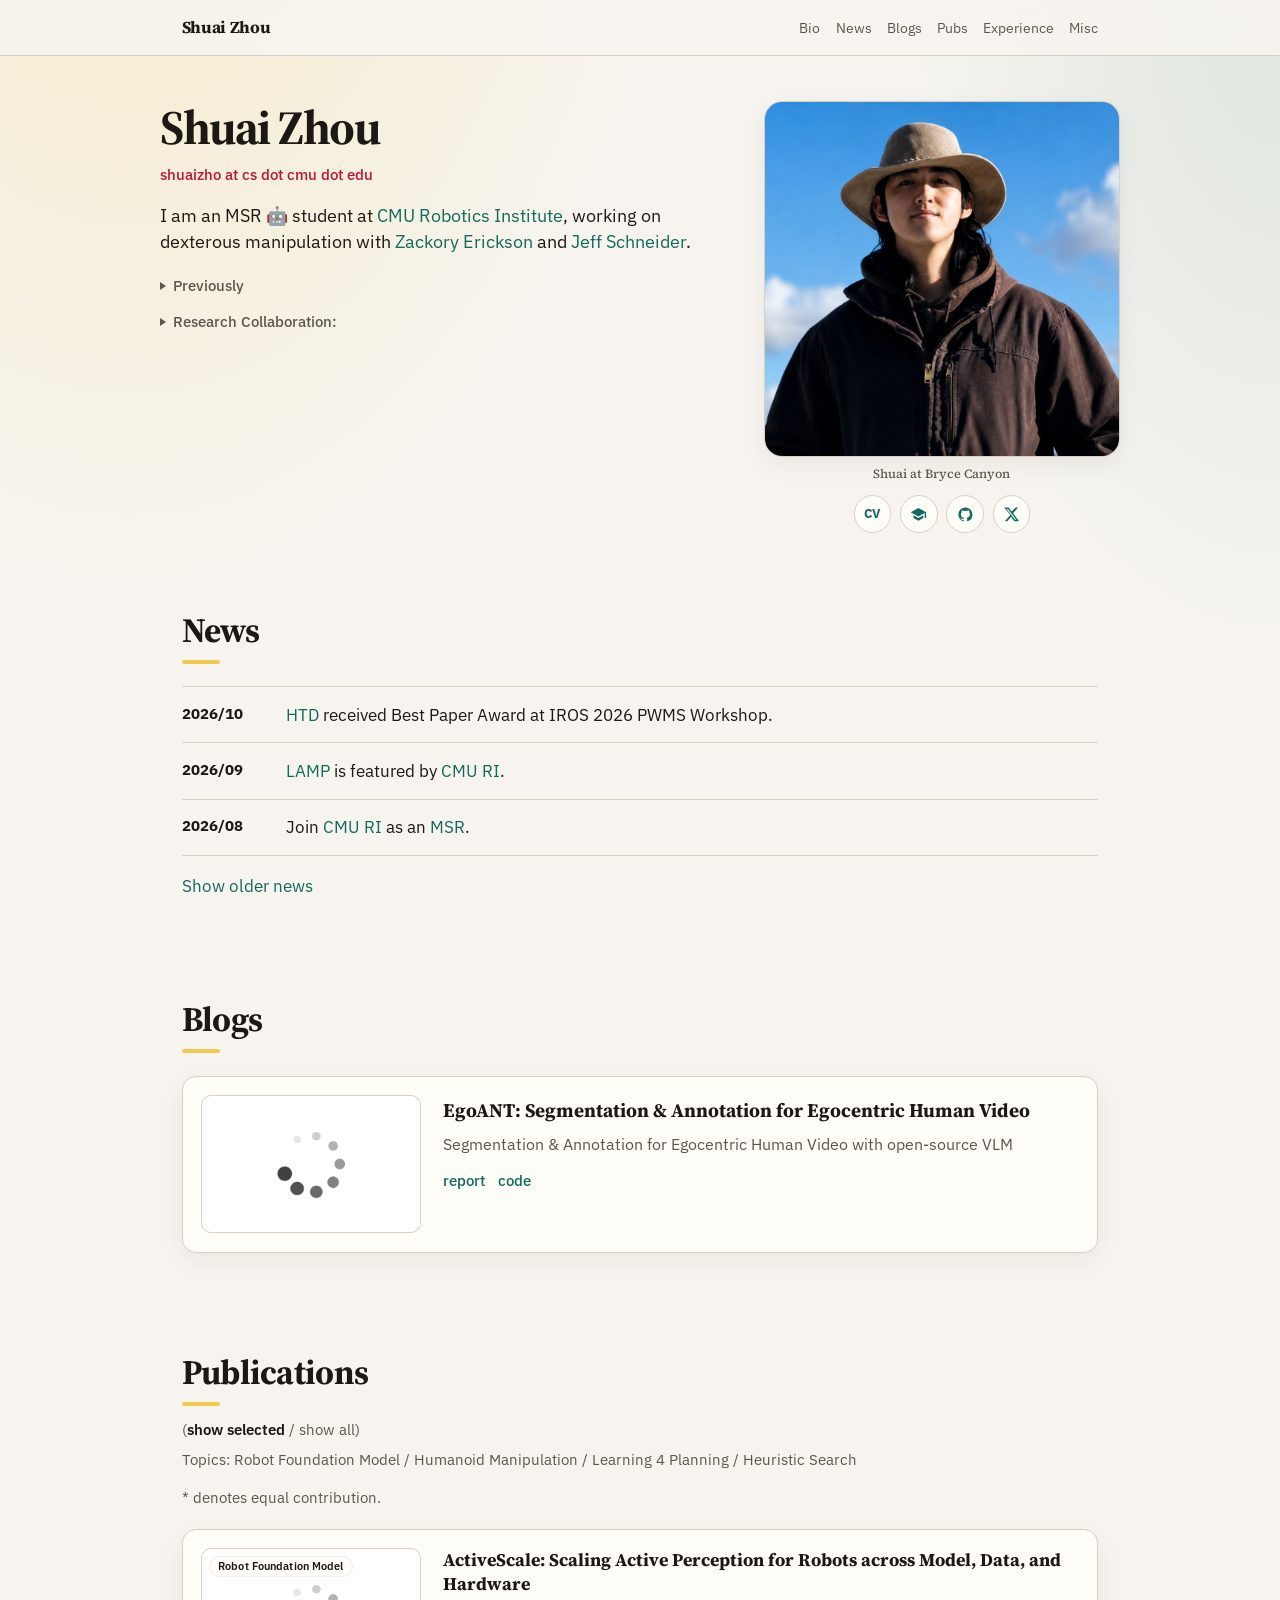
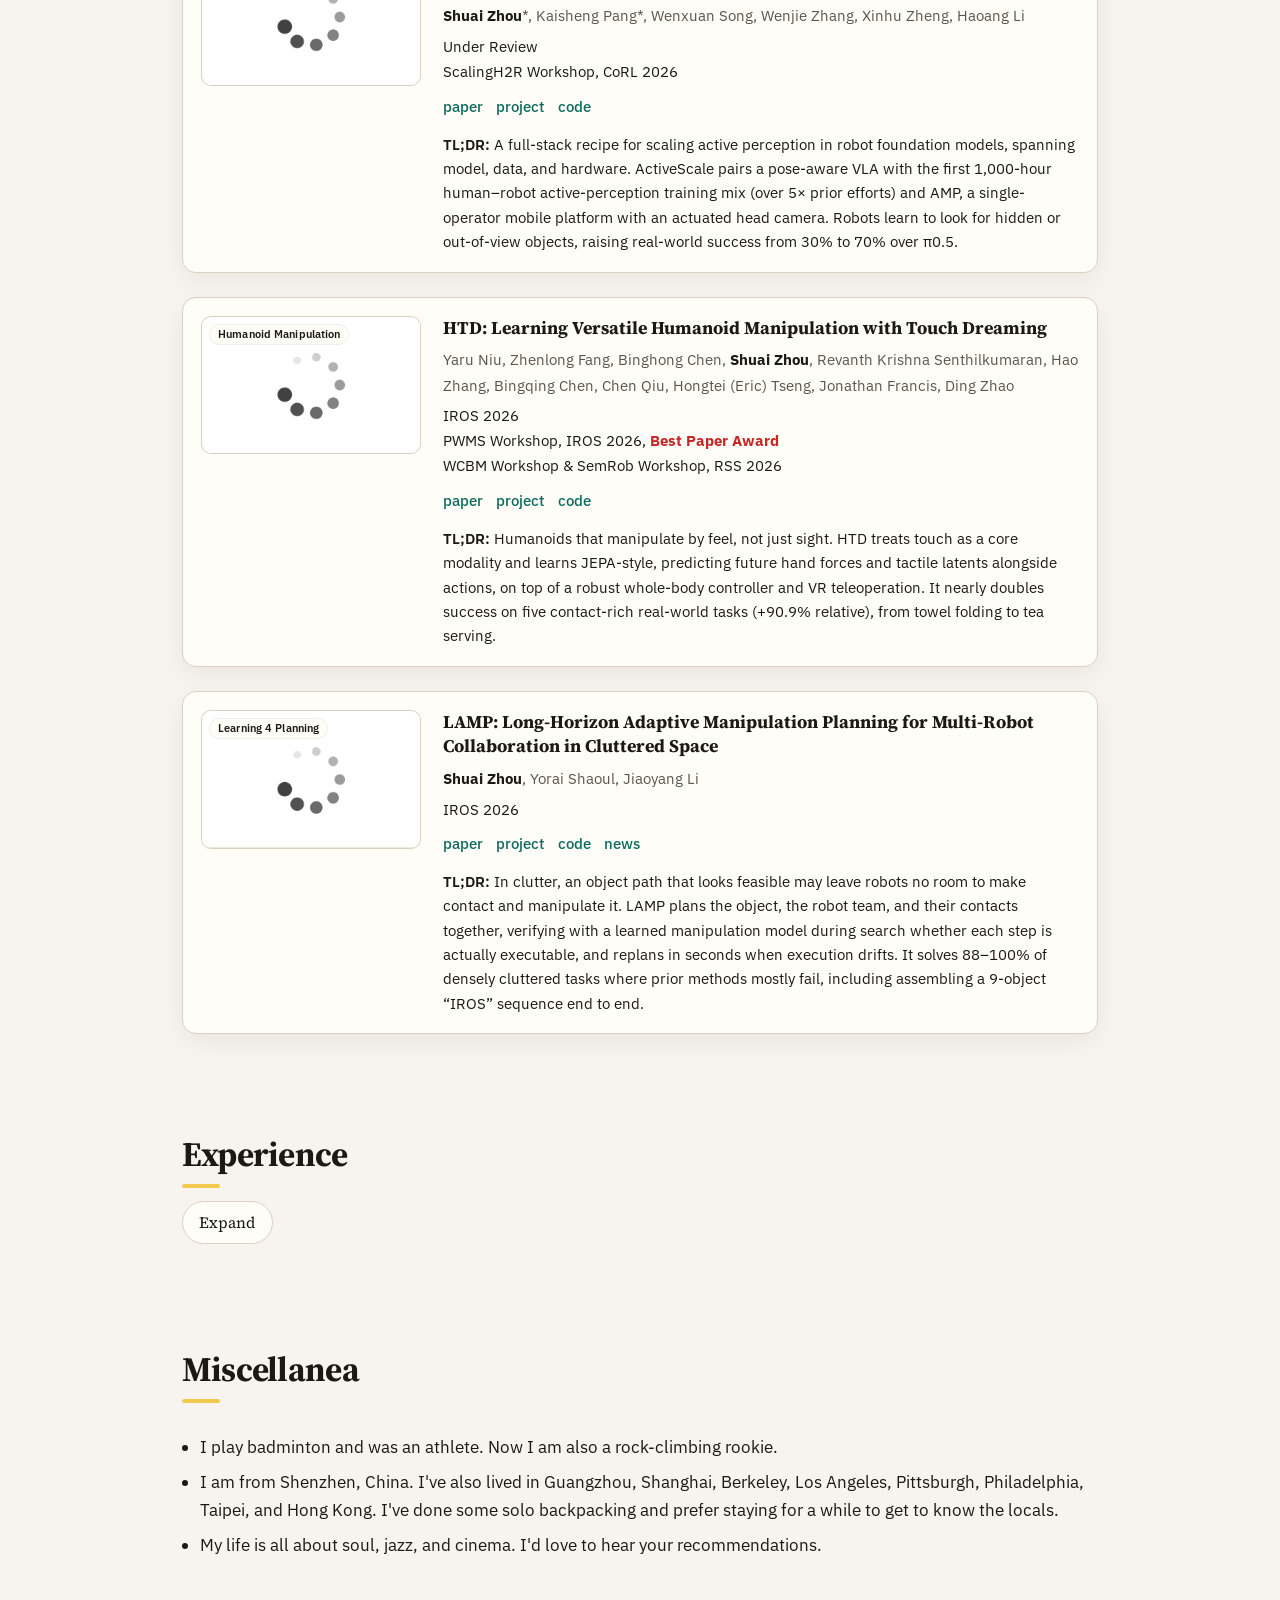
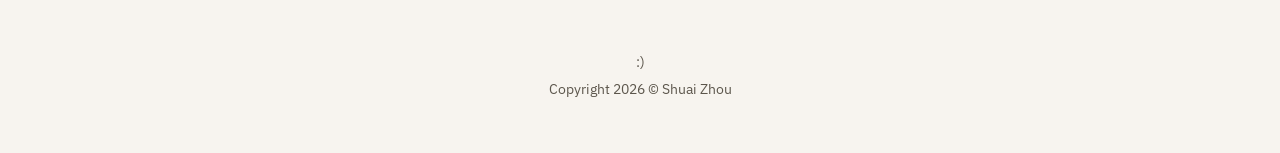
==== commit e8901e2a: "Add approved TL;DR summaries to all eight publications" ====
--- a/index.html
+++ b/index.html
@@ -9,7 +9,7 @@
   <link rel="preconnect" href="https://fonts.googleapis.com">
   <link rel="preconnect" href="https://fonts.gstatic.com" crossorigin>
   <link href="https://fonts.googleapis.com/css2?family=IBM+Plex+Sans:wght@400;500;600;700&family=Source+Serif+4:opsz,wght@8..60,600;8..60,700&display=swap" rel="stylesheet">
-  <link rel="stylesheet" href="stylesheet.css?v=20261029">
+  <link rel="stylesheet" href="stylesheet.css?v=20261103">
   <link rel="icon" type="image/png" href="images/ri_logo.png">
   <script type="application/ld+json">
   {
@@ -228,6 +228,7 @@
                   <a href="https://uniwam.github.io/">project</a>
                   <a href="https://github.com/UniWAM/UniWAM">code</a>
                 </div>
+                <p class="pub-tldr"><strong>TL;DR:</strong> VLAs inherit strong reasoning, but action-only supervision provides limited grounding in world dynamics; world-action models capture dynamics but remain limited in semantic reasoning and generalization. UniWAM unifies a VLM reasoner, a video world model, and an action expert in one model, co-trained on ~10k hours of human and robot data annotated with our EgoANT pipeline. It sets SOTA on LIBERO (99.2%) and LIBERO-Plus (92.6%), and human data keeps paying off as scale grows.</p>
               </div>
             </article>
 
@@ -245,6 +246,7 @@
                   <a href="https://active-scale.github.io/">project</a>
                   <a href="https://github.com/ShuaiZhou302/ActiveScale">code</a>
                 </div>
+                <p class="pub-tldr"><strong>TL;DR:</strong> A full-stack recipe for scaling active perception in robot foundation models, spanning model, data, and hardware. ActiveScale pairs a pose-aware VLA with the first 1,000-hour human–robot active-perception training mix (over 5× prior efforts) and AMP, a single-operator mobile platform with an actuated head camera. Robots learn to look for hidden or out-of-view objects, raising real-world success from 30% to 70% over π0.5.</p>
               </div>
             </article>
 
@@ -260,6 +262,7 @@
                 <div class="pub-links">
                   <a href="https://arxiv.org/abs/2511.21886">paper</a>
                 </div>
+                <p class="pub-tldr"><strong>TL;DR:</strong> MAPF plans that are optimal under planning assumptions are often far from optimal in real-world execution. We close this planning–execution gap with the first learned world model of MAPF execution, which predicts how a plan will actually unfold and steers both planning and scheduling. It cuts deadline misses by up to 27% in simulation with up to 300 agents and real-robot execution time by 15.3%.</p>
               </div>
             </article>
 
@@ -276,6 +279,7 @@
                   <a href="https://egox-dream.github.io/assets/egox.pdf">paper</a>
                   <a href="https://egox-dream.github.io/">project</a>
                 </div>
+                <p class="pub-tldr"><strong>TL;DR:</strong> One manipulation policy that learns from humans and very different robots alike. EgoX unifies human, humanoid, wheeled, quadruped, arm, and tool-use demos into one egocentric format and pretrains a modular Transformer that “dreams” each body’s future state. Cross-embodiment pretraining raises task progress from 0.63 to 0.80, with the biggest gains out of distribution.</p>
               </div>
             </article>
 
@@ -294,6 +298,7 @@
                   <a href="https://github.com/ShuaiZhou302/LAMP">code</a>
                   <a href="https://www.ri.cmu.edu/lamp-helps-robots-find-a-way-through/">news</a>
                 </div>
+                <p class="pub-tldr"><strong>TL;DR:</strong> In clutter, an object path that looks feasible may leave robots no room to make contact and manipulate it. LAMP plans the object, the robot team, and their contacts together, verifying with a learned manipulation model during search whether each step is actually executable, and replans in seconds when execution drifts. It solves 88–100% of densely cluttered tasks where prior methods mostly fail, including assembling a 9-object “IROS” sequence end to end.</p>
               </div>
             </article>
 
@@ -311,6 +316,7 @@
                   <a href="https://humanoid-touch-dream.github.io/">project</a>
                   <a href="https://github.com/chrisyrniu/humanoid-touch-dream">code</a>
                 </div>
+                <p class="pub-tldr"><strong>TL;DR:</strong> Humanoids that manipulate by feel, not just sight. HTD treats touch as a core modality and learns JEPA-style, predicting future hand forces and tactile latents alongside actions, on top of a robust whole-body controller and VR teleoperation. It nearly doubles success on five contact-rich real-world tasks (+90.9% relative), from towel folding to tea serving.</p>
               </div>
             </article>
 
@@ -327,6 +333,7 @@
                   <a href="https://ojs.aaai.org/index.php/SOCS/article/view/36016">paper</a>
                   <a href="https://rap-lab.github.io/research/mapfaa">project</a>
                 </div>
+                <p class="pub-tldr"><strong>TL;DR:</strong> Fast asynchronous MAPF solutions shouldn’t have to be poor ones. LSRP* makes LSRP anytime, improving solution quality for as long as the time budget allows. It handles 25% more agents and cuts solution cost by up to 40%, at up to 1,000 agents.</p>
               </div>
             </article>
 
@@ -344,6 +351,7 @@
                   <a href="https://rap-lab.github.io/research/mapfaa">project</a>
                   <a href="https://github.com/rap-lab-org/public_LSRP">code</a>
                 </div>
+                <p class="pub-tldr"><strong>TL;DR:</strong> Real robots don’t move in lockstep, yet most scalable MAPF solvers assume they do. LSRP is the first to scale MAPF with asynchronous actions to hundreds and up to a thousand agents, by loosely synchronizing a fast rule-based planner. Under the same runtime limit it handles an order of magnitude more agents than prior methods, at about 25% longer makespan.</p>
               </div>
             </article>
           </div>
--- a/stylesheet.css
+++ b/stylesheet.css
@@ -526,6 +526,15 @@
 .pub-links a {
   font-weight: 500;
 }
+
+.pub-tldr {
+  margin: 0.8rem 0 0;
+  color: var(--ink);
+  font-size: 0.95rem;
+  line-height: 1.6;
+}
+
+.pub-tldr strong { font-weight: 600; }
 
 /* —— Blog / Misc —— */
 .blog-card {
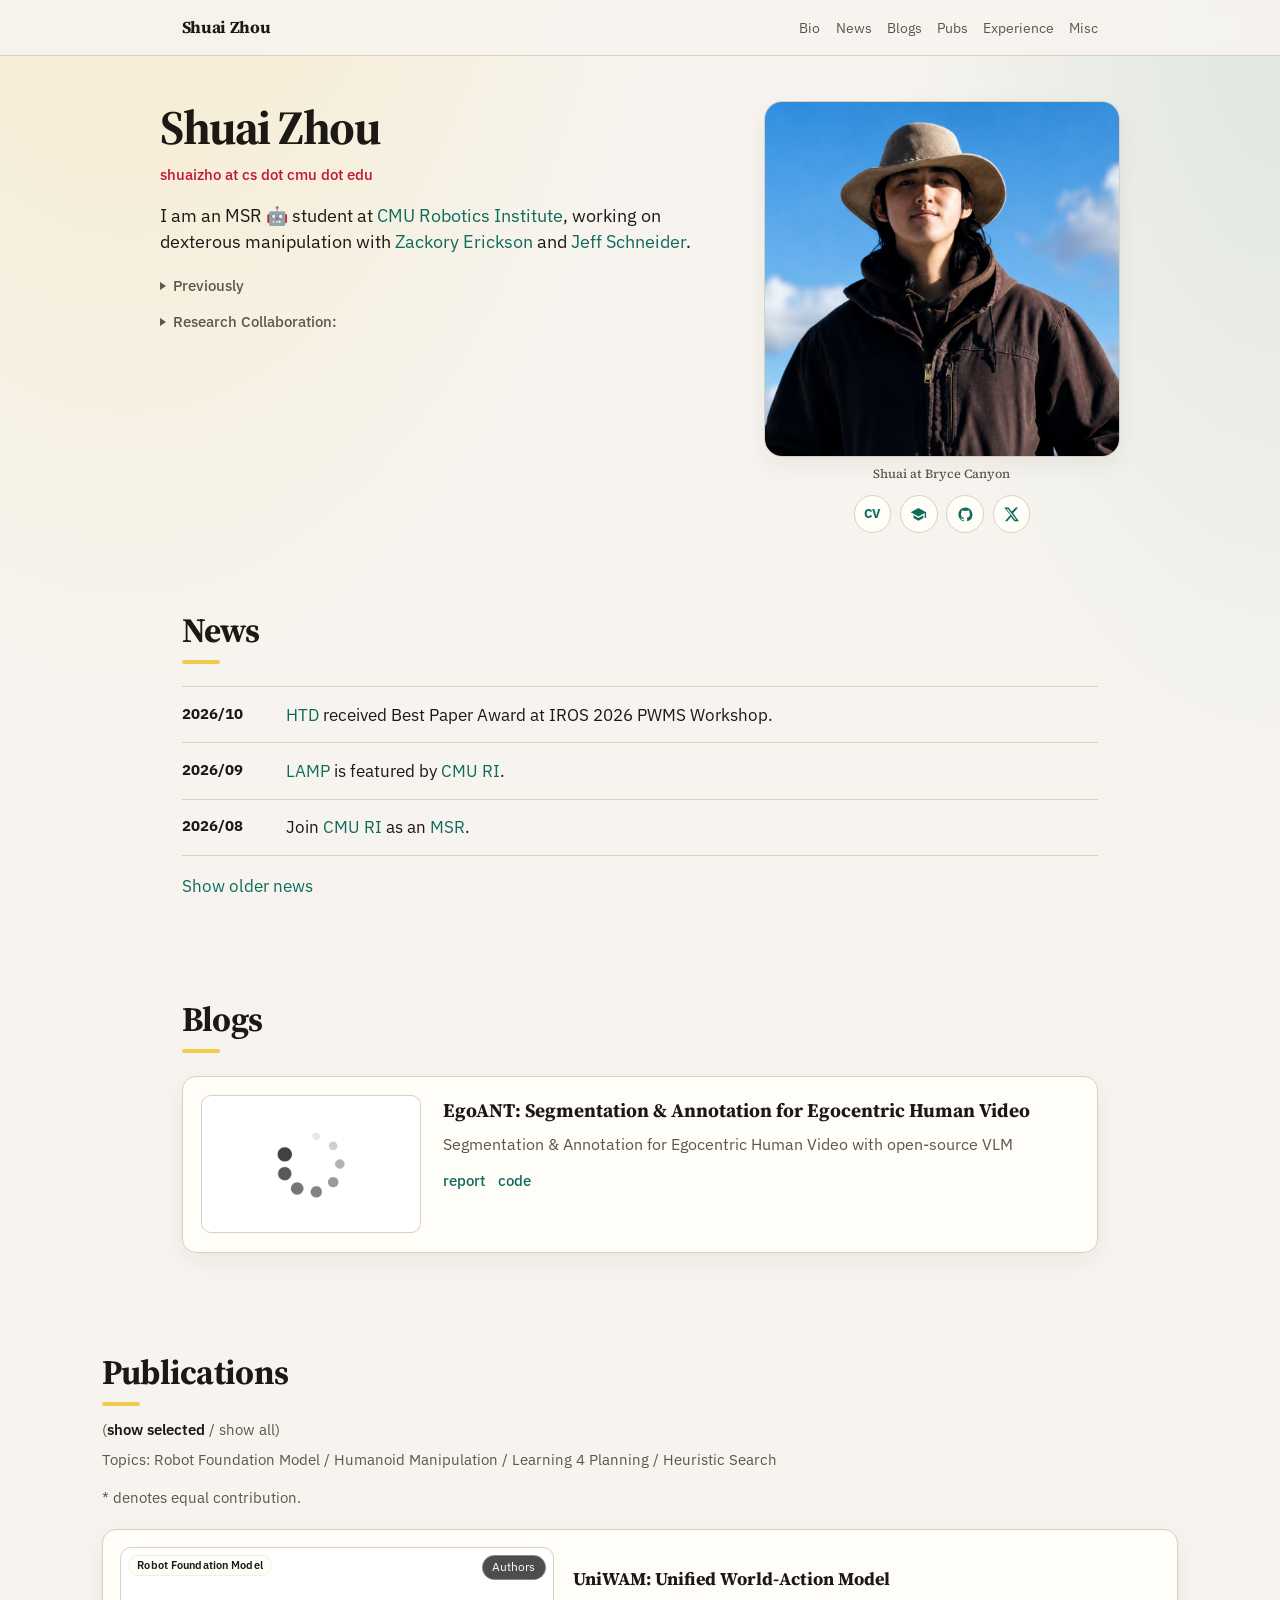
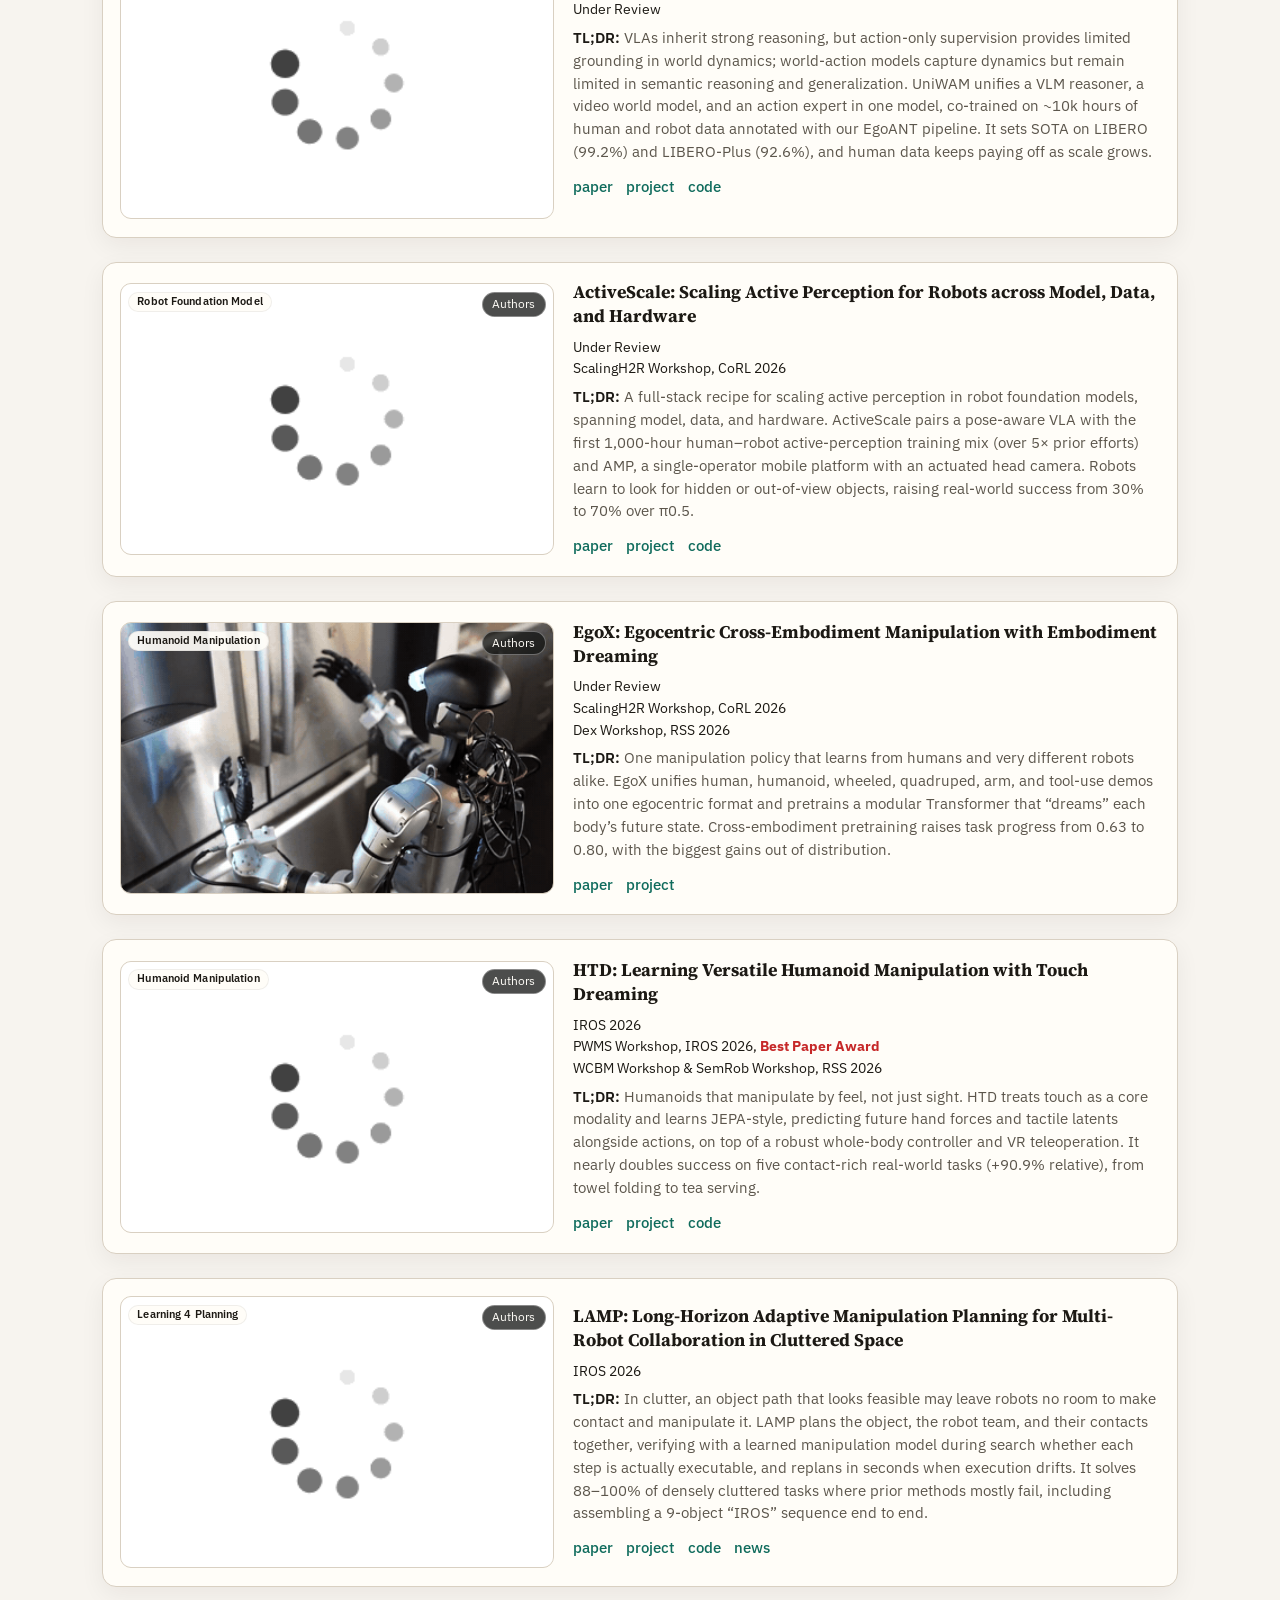
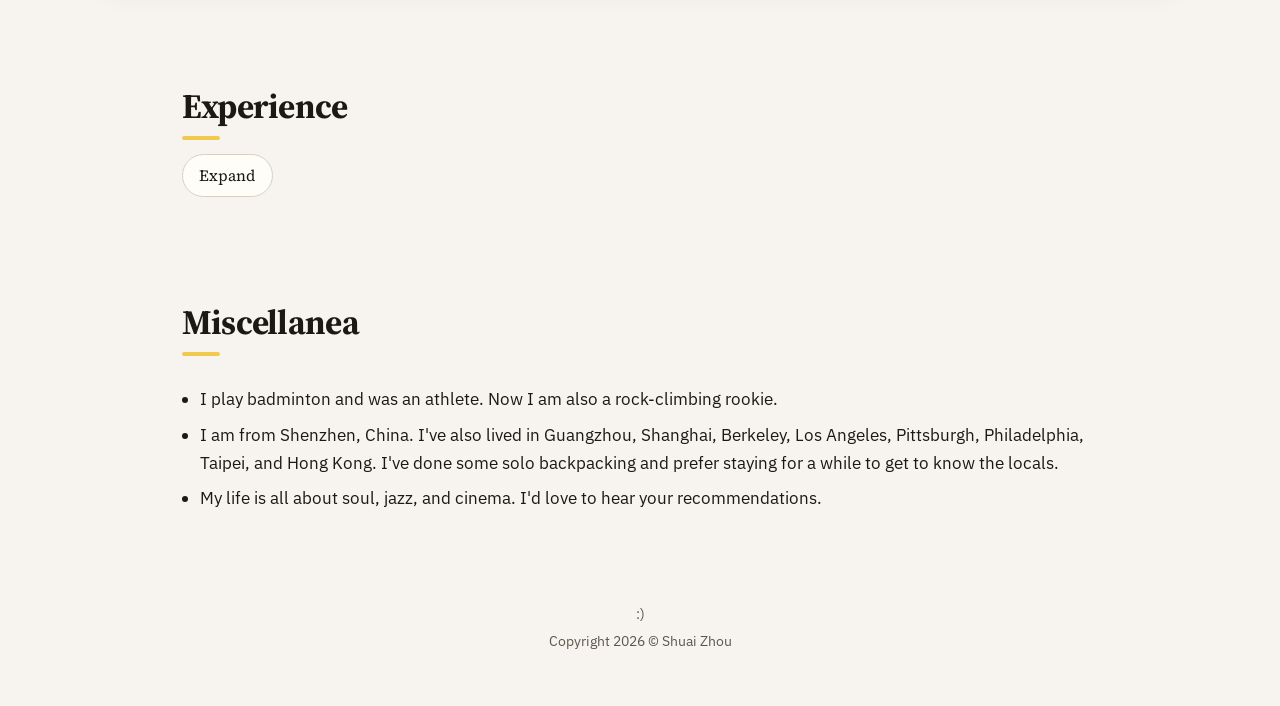
==== commit ce2a7fb7: "Enlarge publication media, reveal authors on hover, and expand selected works" ====
--- a/index.html
+++ b/index.html
@@ -9,7 +9,7 @@
   <link rel="preconnect" href="https://fonts.googleapis.com">
   <link rel="preconnect" href="https://fonts.gstatic.com" crossorigin>
   <link href="https://fonts.googleapis.com/css2?family=IBM+Plex+Sans:wght@400;500;600;700&family=Source+Serif+4:opsz,wght@8..60,600;8..60,700&display=swap" rel="stylesheet">
-  <link rel="stylesheet" href="stylesheet.css?v=20261103">
+  <link rel="stylesheet" href="stylesheet.css?v=20261103-2">
   <link rel="icon" type="image/png" href="images/ri_logo.png">
   <script type="application/ld+json">
   {
@@ -214,144 +214,192 @@
 
         <div class="pub-panel is-active" id="pub-list-panel">
           <div class="pub-list" id="pub-list">
-            <article class="pub" data-topic="foundation">
-              <a class="pub-media" href="https://uniwam.github.io/">
+            <article class="pub" data-selected="true" data-sel-order="1" data-topic="foundation">
+              <div class="pub-visual">
+                <a class="pub-media" href="https://uniwam.github.io/">
                 <span class="pub-badge">Robot Foundation Model</span>
                 <video playsinline autoplay loop muted poster="images/loading-icon.gif" src="images/uniwam.mp4" aria-label="UniWAM teaser"></video>
               </a>
+                <button type="button" class="pub-authors-toggle" aria-expanded="false" aria-controls="pub-authors-1" aria-label="Show authors for UniWAM: Unified World-Action Model">Authors</button>
+                <div class="pub-authors-overlay" id="pub-authors-1" hidden>
+                  <p class="pub-authors-heading">Authors</p>
+                  <p class="pub-authors"><a href="https://chris1220313648.github.io/">Jiayi Chen</a>*, <a href="https://songwxuan.github.io/">Wenxuan Song</a>*, <a href="https://jbo-wang.github.io/">Jingbo Wang</a>*, <strong>Shuai Zhou</strong>*, <a href="https://github.com/gxccc123">Xicheng Gong</a>*, <a href="https://scholar.google.com/citations?user=du0rNTwAAAAJ&amp;hl=zh-CN">Zehua Fan</a>, <a href="https://github.com/Chowzy069">Ziyang Zhou</a>, <a href="https://scholar.google.com/citations?user=Od0fj2gAAAAJ&amp;hl=zh-CN">Junwu E</a>, <a href="https://haodong-yan.github.io/">Haodong Yan</a>, <a href="https://haofuly.github.io/">Fuhao Li</a>, <a href="https://openreview.net/profile?id=~Qize_Yu1">Qize Yu</a>, <a href="https://openreview.net/profile?id=~Xu_Huang14">Xu Huang</a>, <a href="https://scholar.google.com/citations?user=2xR6P5AAAAAJ&amp;hl=en">Pengwei Wang</a>, <a href="https://openreview.net/profile?id=~Wen_Chen4">Wen Chen</a>, <a href="https://sites.google.com/view/shunbozhou">Shunbo Zhou</a>, <a href="https://sites.google.com/view/haoangli/homepage">Haoang Li</a></p>
+                </div>
+              </div>
               <div class="pub-body">
                 <h3 class="pub-title"><a href="https://uniwam.github.io/">UniWAM: Unified World-Action Model</a></h3>
-                <p class="pub-authors"><a href="https://chris1220313648.github.io/">Jiayi Chen</a>*, <a href="https://songwxuan.github.io/">Wenxuan Song</a>*, <a href="https://jbo-wang.github.io/">Jingbo Wang</a>*, <strong>Shuai Zhou</strong>*, <a href="https://github.com/gxccc123">Xicheng Gong</a>*, <a href="https://scholar.google.com/citations?user=du0rNTwAAAAJ&amp;hl=zh-CN">Zehua Fan</a>, <a href="https://github.com/Chowzy069">Ziyang Zhou</a>, <a href="https://scholar.google.com/citations?user=Od0fj2gAAAAJ&amp;hl=zh-CN">Junwu E</a>, <a href="https://haodong-yan.github.io/">Haodong Yan</a>, <a href="https://haofuly.github.io/">Fuhao Li</a>, <a href="https://openreview.net/profile?id=~Qize_Yu1">Qize Yu</a>, <a href="https://openreview.net/profile?id=~Xu_Huang14">Xu Huang</a>, <a href="https://scholar.google.com/citations?user=2xR6P5AAAAAJ&amp;hl=en">Pengwei Wang</a>, <a href="https://openreview.net/profile?id=~Wen_Chen4">Wen Chen</a>, <a href="https://sites.google.com/view/shunbozhou">Shunbo Zhou</a>, <a href="https://sites.google.com/view/haoangli/homepage">Haoang Li</a></p>
                 <p class="pub-venue">Under Review</p>
+                <p class="pub-tldr"><strong>TL;DR:</strong> VLAs inherit strong reasoning, but action-only supervision provides limited grounding in world dynamics; world-action models capture dynamics but remain limited in semantic reasoning and generalization. UniWAM unifies a VLM reasoner, a video world model, and an action expert in one model, co-trained on ~10k hours of human and robot data annotated with our EgoANT pipeline. It sets SOTA on LIBERO (99.2%) and LIBERO-Plus (92.6%), and human data keeps paying off as scale grows.</p>
                 <div class="pub-links">
                   <a href="https://arxiv.org/abs/2610.02054">paper</a>
                   <a href="https://uniwam.github.io/">project</a>
                   <a href="https://github.com/UniWAM/UniWAM">code</a>
                 </div>
-                <p class="pub-tldr"><strong>TL;DR:</strong> VLAs inherit strong reasoning, but action-only supervision provides limited grounding in world dynamics; world-action models capture dynamics but remain limited in semantic reasoning and generalization. UniWAM unifies a VLM reasoner, a video world model, and an action expert in one model, co-trained on ~10k hours of human and robot data annotated with our EgoANT pipeline. It sets SOTA on LIBERO (99.2%) and LIBERO-Plus (92.6%), and human data keeps paying off as scale grows.</p>
               </div>
             </article>
 
-            <article class="pub" data-selected="true" data-sel-order="1" data-topic="foundation">
-              <a class="pub-media" href="https://active-scale.github.io/">
+            <article class="pub" data-selected="true" data-sel-order="2" data-topic="foundation">
+              <div class="pub-visual">
+                <a class="pub-media" href="https://active-scale.github.io/">
                 <span class="pub-badge">Robot Foundation Model</span>
                 <video playsinline autoplay loop muted poster="images/loading-icon.gif" src="images/activeScale.mp4" aria-label="ActiveScale teaser"></video>
               </a>
+                <button type="button" class="pub-authors-toggle" aria-expanded="false" aria-controls="pub-authors-2" aria-label="Show authors for ActiveScale: Scaling Active Perception for Robots across Model, Data, and Hardware">Authors</button>
+                <div class="pub-authors-overlay" id="pub-authors-2" hidden>
+                  <p class="pub-authors-heading">Authors</p>
+                  <p class="pub-authors"><strong>Shuai Zhou</strong>*, <a href="https://kaishengpang.github.io/">Kaisheng Pang</a>*, <a href="https://songwxuan.github.io/">Wenxuan Song</a>, <a href="https://victor-roboneo.github.io/">Wenjie Zhang</a>, <a href="https://facultyprofiles.hkust-gz.edu.cn/faculty-personal-page?id=168">Xinhu Zheng</a>, <a href="https://sites.google.com/view/haoangli/homepage">Haoang Li</a></p>
+                </div>
+              </div>
               <div class="pub-body">
                 <h3 class="pub-title"><a href="https://active-scale.github.io/">ActiveScale: Scaling Active Perception for Robots across Model, Data, and Hardware</a></h3>
-                <p class="pub-authors"><strong>Shuai Zhou</strong>*, <a href="https://kaishengpang.github.io/">Kaisheng Pang</a>*, <a href="https://songwxuan.github.io/">Wenxuan Song</a>, <a href="https://victor-roboneo.github.io/">Wenjie Zhang</a>, <a href="https://facultyprofiles.hkust-gz.edu.cn/faculty-personal-page?id=168">Xinhu Zheng</a>, <a href="https://sites.google.com/view/haoangli/homepage">Haoang Li</a></p>
                 <p class="pub-venue">Under Review<br>ScalingH2R Workshop, CoRL 2026</p>
+                <p class="pub-tldr"><strong>TL;DR:</strong> A full-stack recipe for scaling active perception in robot foundation models, spanning model, data, and hardware. ActiveScale pairs a pose-aware VLA with the first 1,000-hour human–robot active-perception training mix (over 5× prior efforts) and AMP, a single-operator mobile platform with an actuated head camera. Robots learn to look for hidden or out-of-view objects, raising real-world success from 30% to 70% over π0.5.</p>
                 <div class="pub-links">
                   <a href="https://arxiv.org/abs/2609.18514">paper</a>
                   <a href="https://active-scale.github.io/">project</a>
                   <a href="https://github.com/ShuaiZhou302/ActiveScale">code</a>
                 </div>
-                <p class="pub-tldr"><strong>TL;DR:</strong> A full-stack recipe for scaling active perception in robot foundation models, spanning model, data, and hardware. ActiveScale pairs a pose-aware VLA with the first 1,000-hour human–robot active-perception training mix (over 5× prior efforts) and AMP, a single-operator mobile platform with an actuated head camera. Robots learn to look for hidden or out-of-view objects, raising real-world success from 30% to 70% over π0.5.</p>
               </div>
             </article>
 
             <article class="pub" data-topic="planning">
-              <a class="pub-media" href="https://arxiv.org/abs/2511.21886">
+              <div class="pub-visual">
+                <a class="pub-media" href="https://arxiv.org/abs/2511.21886">
                 <span class="pub-badge">Learning 4 Planning</span>
                 <video playsinline autoplay loop muted poster="images/loading-icon.gif" src="images/REMAP.mp4" aria-label="REMAP teaser"></video>
               </a>
+                <button type="button" class="pub-authors-toggle" aria-expanded="false" aria-controls="pub-authors-3" aria-label="Show authors for From Discrete Plans to Real-World Execution: A World-Model-Driven Framework for Execution-Aware Multi-Agent Path Finding">Authors</button>
+                <div class="pub-authors-overlay" id="pub-authors-3" hidden>
+                  <p class="pub-authors-heading">Authors</p>
+                  <p class="pub-authors"><a href="https://jingtianyan.github.io/">Jingtian Yan</a>, <strong>Shuai Zhou</strong>, <a href="https://github.com/DiligentPanda">He Jiang</a>, <a href="https://www.cs.cmu.edu/~sfs/">Stephen Smith</a>, <a href="https://jiaoyangli.me/">Jiaoyang Li</a></p>
+                </div>
+              </div>
               <div class="pub-body">
                 <h3 class="pub-title"><a href="https://arxiv.org/abs/2511.21886">From Discrete Plans to Real-World Execution: A World-Model-Driven Framework for Execution-Aware Multi-Agent Path Finding</a></h3>
-                <p class="pub-authors"><a href="https://jingtianyan.github.io/">Jingtian Yan</a>, <strong>Shuai Zhou</strong>, <a href="https://github.com/DiligentPanda">He Jiang</a>, <a href="https://www.cs.cmu.edu/~sfs/">Stephen Smith</a>, <a href="https://jiaoyangli.me/">Jiaoyang Li</a></p>
                 <p class="pub-venue">Under Review</p>
+                <p class="pub-tldr"><strong>TL;DR:</strong> MAPF plans that are optimal under planning assumptions are often far from optimal in real-world execution. We close this planning–execution gap with the first learned world model of MAPF execution, which predicts how a plan will actually unfold and steers both planning and scheduling. It cuts deadline misses by up to 27% in simulation with up to 300 agents and real-robot execution time by 15.3%.</p>
                 <div class="pub-links">
                   <a href="https://arxiv.org/abs/2511.21886">paper</a>
                 </div>
-                <p class="pub-tldr"><strong>TL;DR:</strong> MAPF plans that are optimal under planning assumptions are often far from optimal in real-world execution. We close this planning–execution gap with the first learned world model of MAPF execution, which predicts how a plan will actually unfold and steers both planning and scheduling. It cuts deadline misses by up to 27% in simulation with up to 300 agents and real-robot execution time by 15.3%.</p>
               </div>
             </article>
 
-            <article class="pub" data-topic="manipulation">
-              <a class="pub-media" href="https://egox-dream.github.io/">
+            <article class="pub" data-selected="true" data-sel-order="3" data-topic="manipulation">
+              <div class="pub-visual">
+                <a class="pub-media" href="https://egox-dream.github.io/">
                 <span class="pub-badge">Humanoid Manipulation</span>
                 <img src="images/egox.gif?v=20261002" alt="EgoX teaser" width="440" height="275">
               </a>
+                <button type="button" class="pub-authors-toggle" aria-expanded="false" aria-controls="pub-authors-4" aria-label="Show authors for EgoX: Egocentric Cross-Embodiment Manipulation with Embodiment Dreaming">Authors</button>
+                <div class="pub-authors-overlay" id="pub-authors-4" hidden>
+                  <p class="pub-authors-heading">Authors</p>
+                  <p class="pub-authors"><a href="https://yaruniu.com/">Yaru Niu</a>*, <a href="https://wudicbh.github.io/">Binghong Chen</a>*, <a href="https://www.chad-yao.com/">Changwei Yao</a>*, <a href="https://shangtaoli.github.io/">Shangtao Li</a>*, <a href="https://zhenlong0808.github.io/">Zhenlong Fang</a>, <a href="https://revanthsenthil.github.io/">Revanth Krishna Senthilkumaran</a>, <strong>Shuai Zhou</strong>, <a href="https://yueminm.github.io/">Yuemin Mao</a>, <a href="https://kalieching.github.io/">Kalie Ching</a>, Po-Ju Chao, <a href="https://www.linkedin.com/in/yudong-luo/">Yudong Luo</a>, <a href="https://icontrol.ri.cmu.edu/people/peiqi.html">Peiqi Yu</a>, <a href="https://alfredo-pearson.github.io/">Heng Zhang</a>, <a href="https://haozhang-thu.github.io/">Hao Zhang</a>, <a href="https://scholar.google.com/citations?user=LYt_2MgAAAAJ">Bingqing Chen</a>, <a href="https://scholar.google.com/citations?user=uX5Y9XUAAAAJ">Chen Qiu</a>, <a href="https://etaic.github.io/members/">Hongtei (Eric) Tseng</a>, <a href="http://www.cs.cmu.edu/~cliu6/">Changliu Liu</a>, <a href="https://jonfranc.com/">Jonathan Francis</a>, <a href="https://www.meche.engineering.cmu.edu/directory/bios/zhao-ding.html">Ding Zhao</a></p>
+                </div>
+              </div>
               <div class="pub-body">
                 <h3 class="pub-title"><a href="https://egox-dream.github.io/">EgoX: Egocentric Cross-Embodiment Manipulation with Embodiment Dreaming</a></h3>
-                <p class="pub-authors"><a href="https://yaruniu.com/">Yaru Niu</a>*, <a href="https://wudicbh.github.io/">Binghong Chen</a>*, <a href="https://www.chad-yao.com/">Changwei Yao</a>*, <a href="https://shangtaoli.github.io/">Shangtao Li</a>*, <a href="https://zhenlong0808.github.io/">Zhenlong Fang</a>, <a href="https://revanthsenthil.github.io/">Revanth Krishna Senthilkumaran</a>, <strong>Shuai Zhou</strong>, <a href="https://yueminm.github.io/">Yuemin Mao</a>, <a href="https://kalieching.github.io/">Kalie Ching</a>, Po-Ju Chao, <a href="https://www.linkedin.com/in/yudong-luo/">Yudong Luo</a>, <a href="https://icontrol.ri.cmu.edu/people/peiqi.html">Peiqi Yu</a>, <a href="https://alfredo-pearson.github.io/">Heng Zhang</a>, <a href="https://haozhang-thu.github.io/">Hao Zhang</a>, <a href="https://scholar.google.com/citations?user=LYt_2MgAAAAJ">Bingqing Chen</a>, <a href="https://scholar.google.com/citations?user=uX5Y9XUAAAAJ">Chen Qiu</a>, <a href="https://etaic.github.io/members/">Hongtei (Eric) Tseng</a>, <a href="http://www.cs.cmu.edu/~cliu6/">Changliu Liu</a>, <a href="https://jonfranc.com/">Jonathan Francis</a>, <a href="https://www.meche.engineering.cmu.edu/directory/bios/zhao-ding.html">Ding Zhao</a></p>
                 <p class="pub-venue">Under Review<br>ScalingH2R Workshop, CoRL 2026<br>Dex Workshop, RSS 2026</p>
+                <p class="pub-tldr"><strong>TL;DR:</strong> One manipulation policy that learns from humans and very different robots alike. EgoX unifies human, humanoid, wheeled, quadruped, arm, and tool-use demos into one egocentric format and pretrains a modular Transformer that “dreams” each body’s future state. Cross-embodiment pretraining raises task progress from 0.63 to 0.80, with the biggest gains out of distribution.</p>
                 <div class="pub-links">
                   <a href="https://egox-dream.github.io/assets/egox.pdf">paper</a>
                   <a href="https://egox-dream.github.io/">project</a>
                 </div>
-                <p class="pub-tldr"><strong>TL;DR:</strong> One manipulation policy that learns from humans and very different robots alike. EgoX unifies human, humanoid, wheeled, quadruped, arm, and tool-use demos into one egocentric format and pretrains a modular Transformer that “dreams” each body’s future state. Cross-embodiment pretraining raises task progress from 0.63 to 0.80, with the biggest gains out of distribution.</p>
               </div>
             </article>
 
-            <article class="pub" data-selected="true" data-sel-order="3" data-topic="planning">
-              <a class="pub-media" href="https://multi-robot-lamp.github.io/">
+            <article class="pub" data-selected="true" data-sel-order="5" data-topic="planning">
+              <div class="pub-visual">
+                <a class="pub-media" href="https://multi-robot-lamp.github.io/">
                 <span class="pub-badge">Learning 4 Planning</span>
                 <video playsinline autoplay loop muted poster="images/loading-icon.gif" src="images/teaser.mp4" aria-label="LAMP teaser"></video>
               </a>
+                <button type="button" class="pub-authors-toggle" aria-expanded="false" aria-controls="pub-authors-5" aria-label="Show authors for LAMP: Long-Horizon Adaptive Manipulation Planning for Multi-Robot Collaboration in Cluttered Space">Authors</button>
+                <div class="pub-authors-overlay" id="pub-authors-5" hidden>
+                  <p class="pub-authors-heading">Authors</p>
+                  <p class="pub-authors"><strong>Shuai Zhou</strong>, <a href="https://yoraish.com/">Yorai Shaoul</a>, <a href="https://jiaoyangli.me/">Jiaoyang Li</a></p>
+                </div>
+              </div>
               <div class="pub-body">
                 <h3 class="pub-title"><a href="https://multi-robot-lamp.github.io/">LAMP: Long-Horizon Adaptive Manipulation Planning for Multi-Robot Collaboration in Cluttered Space</a></h3>
-                <p class="pub-authors"><strong>Shuai Zhou</strong>, <a href="https://yoraish.com/">Yorai Shaoul</a>, <a href="https://jiaoyangli.me/">Jiaoyang Li</a></p>
                 <p class="pub-venue">IROS 2026</p>
+                <p class="pub-tldr"><strong>TL;DR:</strong> In clutter, an object path that looks feasible may leave robots no room to make contact and manipulate it. LAMP plans the object, the robot team, and their contacts together, verifying with a learned manipulation model during search whether each step is actually executable, and replans in seconds when execution drifts. It solves 88–100% of densely cluttered tasks where prior methods mostly fail, including assembling a 9-object “IROS” sequence end to end.</p>
                 <div class="pub-links">
                   <a href="https://arxiv.org/abs/2606.29358">paper</a>
                   <a href="https://multi-robot-lamp.github.io/">project</a>
                   <a href="https://github.com/ShuaiZhou302/LAMP">code</a>
                   <a href="https://www.ri.cmu.edu/lamp-helps-robots-find-a-way-through/">news</a>
                 </div>
-                <p class="pub-tldr"><strong>TL;DR:</strong> In clutter, an object path that looks feasible may leave robots no room to make contact and manipulate it. LAMP plans the object, the robot team, and their contacts together, verifying with a learned manipulation model during search whether each step is actually executable, and replans in seconds when execution drifts. It solves 88–100% of densely cluttered tasks where prior methods mostly fail, including assembling a 9-object “IROS” sequence end to end.</p>
               </div>
             </article>
 
-            <article class="pub" data-selected="true" data-sel-order="2" data-topic="manipulation">
-              <a class="pub-media" href="https://humanoid-touch-dream.github.io/">
+            <article class="pub" data-selected="true" data-sel-order="4" data-topic="manipulation">
+              <div class="pub-visual">
+                <a class="pub-media" href="https://humanoid-touch-dream.github.io/">
                 <span class="pub-badge">Humanoid Manipulation</span>
                 <video playsinline autoplay loop muted poster="images/loading-icon.gif" src="images/htd.mp4" aria-label="HTD teaser"></video>
               </a>
+                <button type="button" class="pub-authors-toggle" aria-expanded="false" aria-controls="pub-authors-6" aria-label="Show authors for HTD: Learning Versatile Humanoid Manipulation with Touch Dreaming">Authors</button>
+                <div class="pub-authors-overlay" id="pub-authors-6" hidden>
+                  <p class="pub-authors-heading">Authors</p>
+                  <p class="pub-authors"><a href="https://yaruniu.com/">Yaru Niu</a>, <a href="https://zhenlong0808.github.io/">Zhenlong Fang</a>, <a href="https://wudicbh.github.io/">Binghong Chen</a>, <strong>Shuai Zhou</strong>, <a href="https://revanthsenthil.github.io/">Revanth Krishna Senthilkumaran</a>, <a href="https://haozhang-thu.github.io/">Hao Zhang</a>, <a href="https://scholar.google.com/citations?user=LYt_2MgAAAAJ">Bingqing Chen</a>, <a href="https://scholar.google.com/citations?user=uX5Y9XUAAAAJ">Chen Qiu</a>, <a href="https://etaic.github.io/members/">Hongtei (Eric) Tseng</a>, <a href="https://jonfranc.com/">Jonathan Francis</a>, <a href="https://www.meche.engineering.cmu.edu/directory/bios/zhao-ding.html">Ding Zhao</a></p>
+                </div>
+              </div>
               <div class="pub-body">
                 <h3 class="pub-title"><a href="https://humanoid-touch-dream.github.io/">HTD: Learning Versatile Humanoid Manipulation with Touch Dreaming</a></h3>
-                <p class="pub-authors"><a href="https://yaruniu.com/">Yaru Niu</a>, <a href="https://zhenlong0808.github.io/">Zhenlong Fang</a>, <a href="https://wudicbh.github.io/">Binghong Chen</a>, <strong>Shuai Zhou</strong>, <a href="https://revanthsenthil.github.io/">Revanth Krishna Senthilkumaran</a>, <a href="https://haozhang-thu.github.io/">Hao Zhang</a>, <a href="https://scholar.google.com/citations?user=LYt_2MgAAAAJ">Bingqing Chen</a>, <a href="https://scholar.google.com/citations?user=uX5Y9XUAAAAJ">Chen Qiu</a>, <a href="https://etaic.github.io/members/">Hongtei (Eric) Tseng</a>, <a href="https://jonfranc.com/">Jonathan Francis</a>, <a href="https://www.meche.engineering.cmu.edu/directory/bios/zhao-ding.html">Ding Zhao</a></p>
                 <p class="pub-venue">IROS 2026<br>PWMS Workshop, IROS 2026, <span class="pub-award">Best Paper Award</span><br>WCBM Workshop &amp; SemRob Workshop, RSS 2026</p>
+                <p class="pub-tldr"><strong>TL;DR:</strong> Humanoids that manipulate by feel, not just sight. HTD treats touch as a core modality and learns JEPA-style, predicting future hand forces and tactile latents alongside actions, on top of a robust whole-body controller and VR teleoperation. It nearly doubles success on five contact-rich real-world tasks (+90.9% relative), from towel folding to tea serving.</p>
                 <div class="pub-links">
                   <a href="https://arxiv.org/abs/2604.13015/">paper</a>
                   <a href="https://humanoid-touch-dream.github.io/">project</a>
                   <a href="https://github.com/chrisyrniu/humanoid-touch-dream">code</a>
                 </div>
-                <p class="pub-tldr"><strong>TL;DR:</strong> Humanoids that manipulate by feel, not just sight. HTD treats touch as a core modality and learns JEPA-style, predicting future hand forces and tactile latents alongside actions, on top of a robust whole-body controller and VR teleoperation. It nearly doubles success on five contact-rich real-world tasks (+90.9% relative), from towel folding to tea serving.</p>
               </div>
             </article>
 
             <article class="pub" data-topic="heuristic">
-              <a class="pub-media" href="https://ojs.aaai.org/index.php/SOCS/article/view/36016">
+              <div class="pub-visual">
+                <a class="pub-media" href="https://ojs.aaai.org/index.php/SOCS/article/view/36016">
                 <span class="pub-badge">Heuristic Search</span>
                 <img src="images/lsrpstar.png" alt="LSRP* teaser" width="440" height="275">
               </a>
+                <button type="button" class="pub-authors-toggle" aria-expanded="false" aria-controls="pub-authors-7" aria-label="Show authors for LSRP*: Scalable and Anytime Planning for Multi-Agent Path Finding with Asynchronous Actions">Authors</button>
+                <div class="pub-authors-overlay" id="pub-authors-7" hidden>
+                  <p class="pub-authors-heading">Authors</p>
+                  <p class="pub-authors"><strong>Shuai Zhou</strong>, <a href="https://eggeek.github.io/">Shizhe Zhao</a>, <a href="https://rap-lab.github.io/team/zren/">Zhongqiang Ren</a></p>
+                </div>
+              </div>
               <div class="pub-body">
                 <h3 class="pub-title"><a href="https://ojs.aaai.org/index.php/SOCS/article/view/36016">LSRP*: Scalable and Anytime Planning for Multi-Agent Path Finding with Asynchronous Actions</a></h3>
-                <p class="pub-authors"><strong>Shuai Zhou</strong>, <a href="https://eggeek.github.io/">Shizhe Zhao</a>, <a href="https://rap-lab.github.io/team/zren/">Zhongqiang Ren</a></p>
                 <p class="pub-venue">SoCS 2025</p>
+                <p class="pub-tldr"><strong>TL;DR:</strong> Fast asynchronous MAPF solutions shouldn’t have to be poor ones. LSRP* makes LSRP anytime, improving solution quality for as long as the time budget allows. It handles 25% more agents and cuts solution cost by up to 40%, at up to 1,000 agents.</p>
                 <div class="pub-links">
                   <a href="https://ojs.aaai.org/index.php/SOCS/article/view/36016">paper</a>
                   <a href="https://rap-lab.github.io/research/mapfaa">project</a>
                 </div>
-                <p class="pub-tldr"><strong>TL;DR:</strong> Fast asynchronous MAPF solutions shouldn’t have to be poor ones. LSRP* makes LSRP anytime, improving solution quality for as long as the time budget allows. It handles 25% more agents and cuts solution cost by up to 40%, at up to 1,000 agents.</p>
               </div>
             </article>
 
             <article class="pub" data-topic="heuristic">
-              <a class="pub-media" href="https://doi.org/10.1609/aaai.v39i14.33618">
+              <div class="pub-visual">
+                <a class="pub-media" href="https://doi.org/10.1609/aaai.v39i14.33618">
                 <span class="pub-badge">Heuristic Search</span>
                 <img src="images/agent_onehundred.gif" alt="LSRP teaser" width="440" height="275">
               </a>
+                <button type="button" class="pub-authors-toggle" aria-expanded="false" aria-controls="pub-authors-8" aria-label="Show authors for Loosely Synchronized Rule-Based Planning for Multi-Agent Path Finding with Asynchronous Actions">Authors</button>
+                <div class="pub-authors-overlay" id="pub-authors-8" hidden>
+                  <p class="pub-authors-heading">Authors</p>
+                  <p class="pub-authors"><strong>Shuai Zhou</strong>, <a href="https://eggeek.github.io/">Shizhe Zhao</a>, <a href="https://rap-lab.github.io/team/zren/">Zhongqiang Ren</a></p>
+                </div>
+              </div>
               <div class="pub-body">
                 <h3 class="pub-title"><a href="https://doi.org/10.1609/aaai.v39i14.33618">Loosely Synchronized Rule-Based Planning for Multi-Agent Path Finding with Asynchronous Actions</a></h3>
-                <p class="pub-authors"><strong>Shuai Zhou</strong>, <a href="https://eggeek.github.io/">Shizhe Zhao</a>, <a href="https://rap-lab.github.io/team/zren/">Zhongqiang Ren</a></p>
                 <p class="pub-venue">AAAI 2025</p>
+                <p class="pub-tldr"><strong>TL;DR:</strong> Real robots don’t move in lockstep, yet most scalable MAPF solvers assume they do. LSRP is the first to scale MAPF with asynchronous actions to hundreds and up to a thousand agents, by loosely synchronizing a fast rule-based planner. Under the same runtime limit it handles an order of magnitude more agents than prior methods, at about 25% longer makespan.</p>
                 <div class="pub-links">
                   <a href="https://doi.org/10.1609/aaai.v39i14.33618">paper</a>
                   <a href="https://rap-lab.github.io/research/mapfaa">project</a>
                   <a href="https://github.com/rap-lab-org/public_LSRP">code</a>
                 </div>
-                <p class="pub-tldr"><strong>TL;DR:</strong> Real robots don’t move in lockstep, yet most scalable MAPF solvers assume they do. LSRP is the first to scale MAPF with asynchronous actions to hundreds and up to a thousand agents, by loosely synchronizing a fast rule-based planner. Under the same runtime limit it handles an order of magnitude more agents than prior methods, at about 25% longer makespan.</p>
               </div>
             </article>
           </div>
@@ -637,6 +685,48 @@
         }
       }
 
+      /* Publication author overlays: hover, keyboard, and touch. */
+      document.querySelectorAll(".pub-visual").forEach(function (visual) {
+        var button = visual.querySelector(".pub-authors-toggle");
+        var overlay = visual.querySelector(".pub-authors-overlay");
+        var pinned = false;
+        function setOpen(open) {
+          overlay.hidden = !open;
+          button.setAttribute("aria-expanded", open ? "true" : "false");
+        }
+        visual.addEventListener("mouseenter", function () {
+          if (window.matchMedia("(hover: hover)").matches) setOpen(true);
+        });
+        visual.addEventListener("mouseleave", function () {
+          if (!pinned && !visual.contains(document.activeElement)) setOpen(false);
+        });
+        visual.addEventListener("focusin", function () { setOpen(true); });
+        visual.addEventListener("focusout", function (event) {
+          if (!visual.contains(event.relatedTarget)) {
+            pinned = false;
+            setOpen(false);
+          }
+        });
+        button.addEventListener("click", function () {
+          pinned = !pinned;
+          setOpen(pinned);
+        });
+        visual.addEventListener("keydown", function (event) {
+          if (event.key === "Escape") {
+            pinned = false;
+            button.focus();
+            setOpen(false);
+            event.preventDefault();
+          }
+        });
+        document.addEventListener("pointerdown", function (event) {
+          if (!visual.contains(event.target)) {
+            pinned = false;
+            setOpen(false);
+          }
+        });
+      });
+
       /* Background */
       function monthIndex(ym) {
         var parts = String(ym).split("-");
--- a/stylesheet.css
+++ b/stylesheet.css
@@ -371,6 +371,8 @@
 }
 
 /* —— Publications —— */
+#publications > .wrap { max-width: 1120px; }
+
 #publications .section-title { margin-bottom: 0.75rem; }
 
 .pub-modes,
@@ -429,12 +431,15 @@
 .pub-list.is-selected .pub[data-sel-order="1"] { order: 1; }
 .pub-list.is-selected .pub[data-sel-order="2"] { order: 2; }
 .pub-list.is-selected .pub[data-sel-order="3"] { order: 3; }
+.pub-list.is-selected .pub[data-sel-order="4"] { order: 4; }
+.pub-list.is-selected .pub[data-sel-order="5"] { order: 5; }
 
 .pub {
   display: grid;
-  grid-template-columns: 220px 1fr;
-  gap: 1.35rem;
-  padding: 1.15rem;
+  grid-template-columns: minmax(0, 0.85fr) minmax(0, 1.15fr);
+  gap: 1.15rem;
+  align-items: center;
+  padding: 1.1rem;
   background: var(--card);
   border: 1px solid var(--line);
   border-radius: 14px;
@@ -443,13 +448,64 @@
 
 .pub[hidden] { display: none; }
 
-.pub-media {
+.pub-visual {
   position: relative;
-  border-radius: 10px;
+  min-width: 0;
+  border-radius: 11px;
   overflow: hidden;
   background: var(--bg2);
   border: 1px solid var(--line);
-  align-self: start;
+}
+
+.pub-body { min-width: 0; }
+
+.pub-media {
+  display: block;
+  color: inherit;
+}
+
+.pub-authors-toggle {
+  position: absolute;
+  top: 0.45rem;
+  right: 0.45rem;
+  z-index: 3;
+  border: 1px solid rgba(255, 255, 255, 0.35);
+  border-radius: 999px;
+  padding: 0.25rem 0.6rem;
+  color: #fffdf8;
+  background: rgba(20, 22, 20, 0.76);
+  font: inherit;
+  font-size: 0.72rem;
+  line-height: 1.3;
+  cursor: pointer;
+}
+
+.pub-authors-toggle:focus-visible,
+.pub-authors a:focus-visible {
+  outline: 2px solid var(--gold);
+  outline-offset: 2px;
+}
+
+.pub-authors-overlay {
+  position: absolute;
+  z-index: 2;
+  inset: auto 0 0;
+  max-height: calc(100% - 2.4rem);
+  overflow-y: auto;
+  overscroll-behavior: contain;
+  padding: 0.8rem 0.9rem;
+  color: #fffdf8;
+  background: rgba(13, 17, 15, 0.92);
+  scrollbar-width: thin;
+}
+
+.pub-authors-overlay[hidden] { display: none; }
+
+.pub-authors-heading {
+  margin: 0 0 0.3rem;
+  font-size: 0.8rem;
+  font-weight: 600;
+  line-height: 1.3;
 }
 
 .pub-badge {
@@ -491,24 +547,26 @@
 .pub-title a:hover { color: var(--accent); }
 
 .pub-authors {
-  margin: 0 0 0.35rem;
-  color: var(--muted);
-  font-size: 0.95rem;
+  margin: 0;
+  color: #fffdf8;
+  font-size: 0.78rem;
+  line-height: 1.5;
 }
 
 .pub-authors a { color: inherit; }
 
 .pub-authors a:hover {
-  color: var(--accent);
+  color: var(--gold);
   text-decoration: underline;
   text-underline-offset: 2px;
 }
 
-.pub-authors strong { color: var(--ink); font-weight: 700; }
+.pub-authors strong { color: var(--gold); font-weight: 700; }
 
 .pub-venue {
-  margin: 0 0 0.65rem;
-  font-size: 0.95rem;
+  margin: 0 0 0.45rem;
+  font-size: 0.9rem;
+  line-height: 1.5;
 }
 
 .pub-award {
@@ -528,13 +586,22 @@
 }
 
 .pub-tldr {
-  margin: 0.8rem 0 0;
-  color: var(--ink);
-  font-size: 0.95rem;
-  line-height: 1.6;
-}
-
-.pub-tldr strong { font-weight: 600; }
+  margin: 0 0 0.7rem;
+  color: var(--muted);
+  font-size: 0.92rem;
+  line-height: 1.55;
+}
+
+.pub-tldr strong { color: var(--ink); font-weight: 600; }
+
+@media (pointer: coarse) {
+  .pub-authors-toggle {
+    min-width: 72px;
+    min-height: 44px;
+  }
+  .pub-visual .pub-badge { max-width: calc(100% - 5.8rem); }
+  .pub-authors-overlay { max-height: calc(100% - 3.4rem); }
+}
 
 /* —— Blog / Misc —— */
 .blog-card {
@@ -1128,8 +1195,8 @@
     grid-template-columns: 1fr;
   }
 
-  .pub-media {
-    max-width: 420px;
+  .pub-visual {
+    max-width: 520px;
     width: 100%;
     margin: 0 auto;
   }
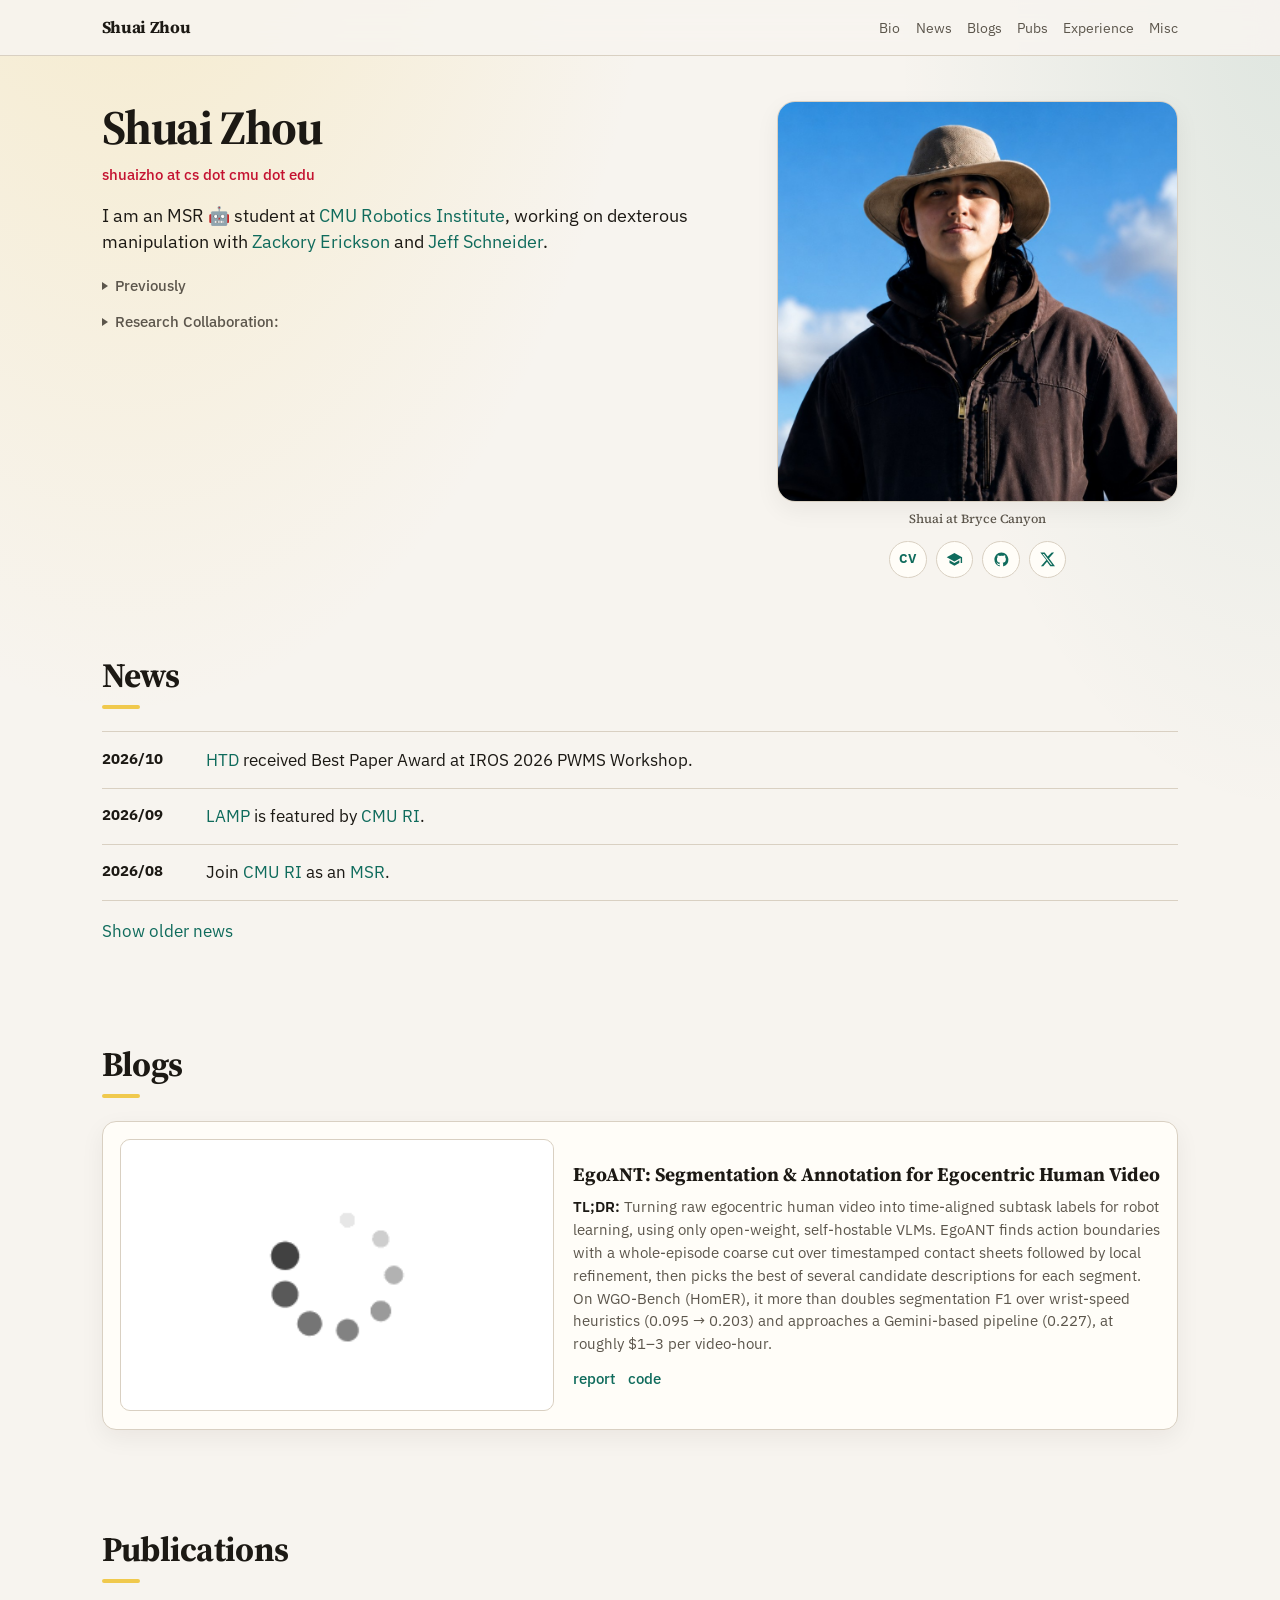
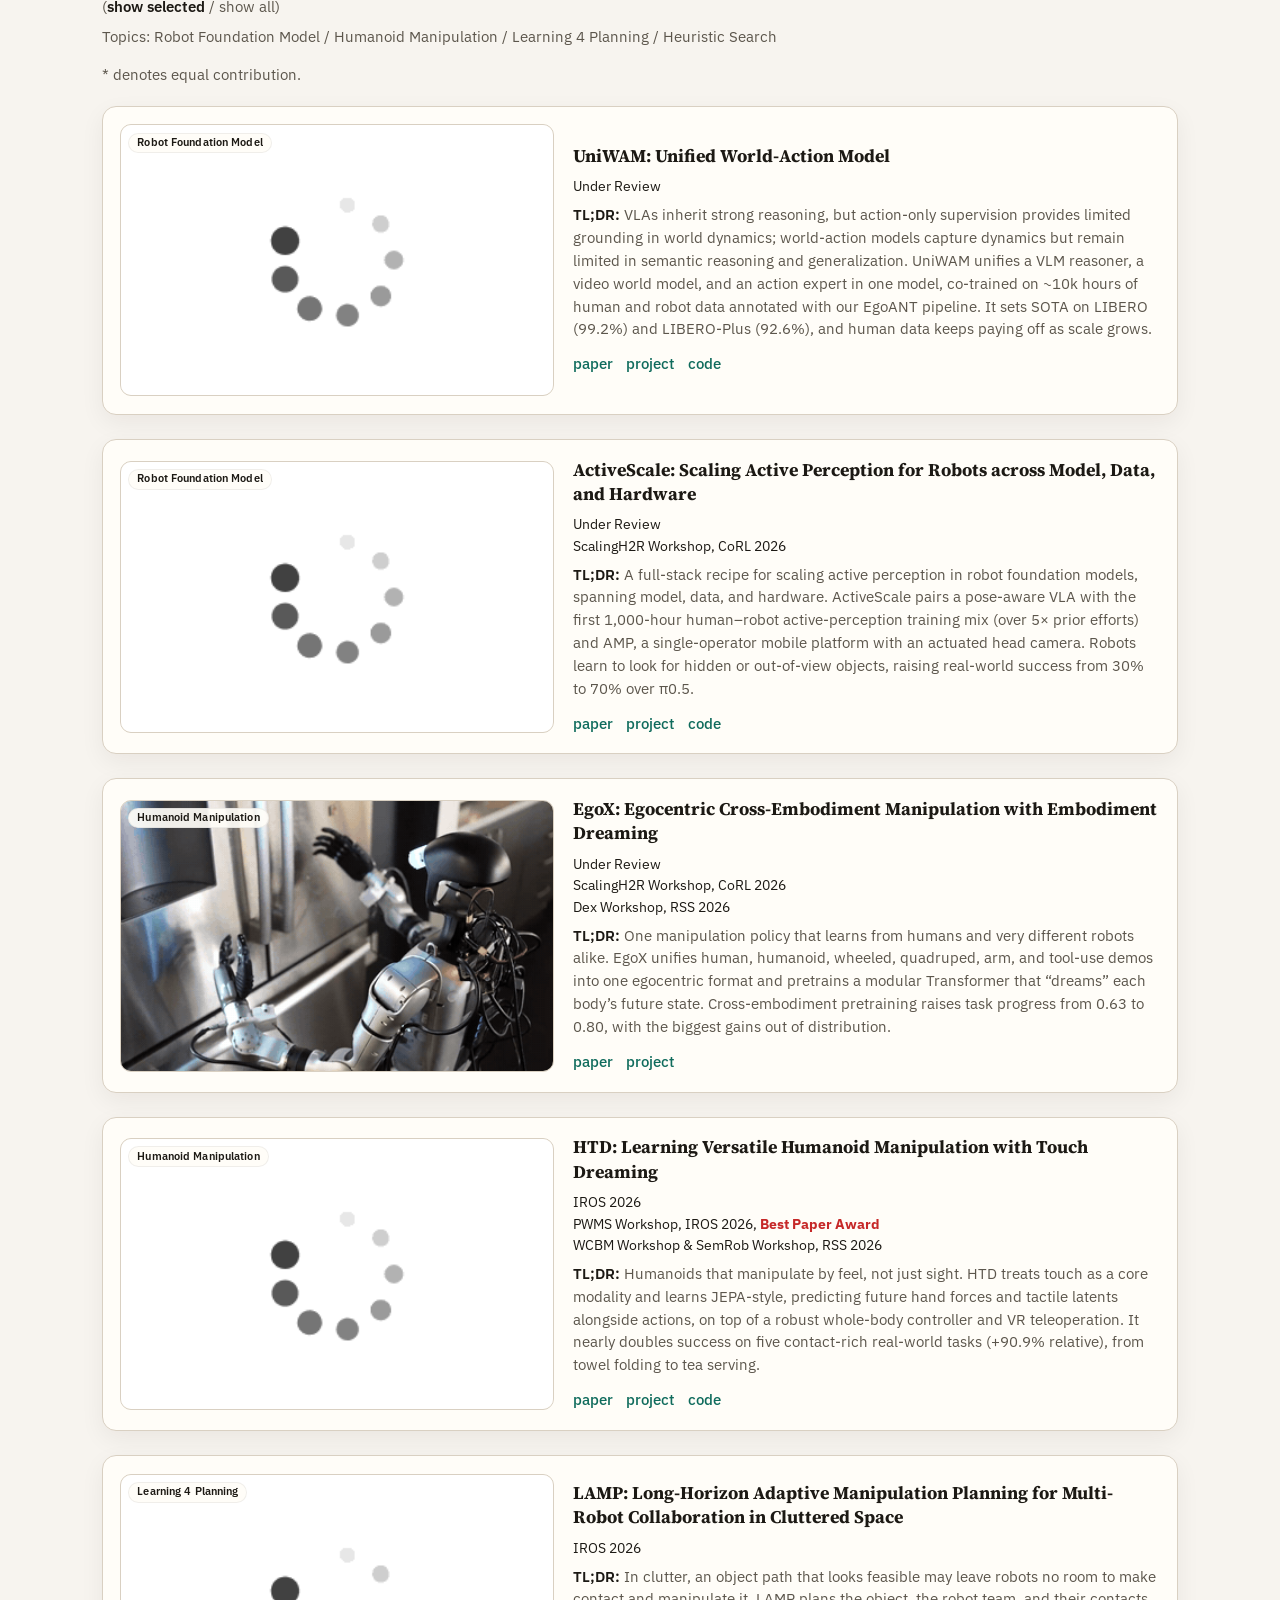
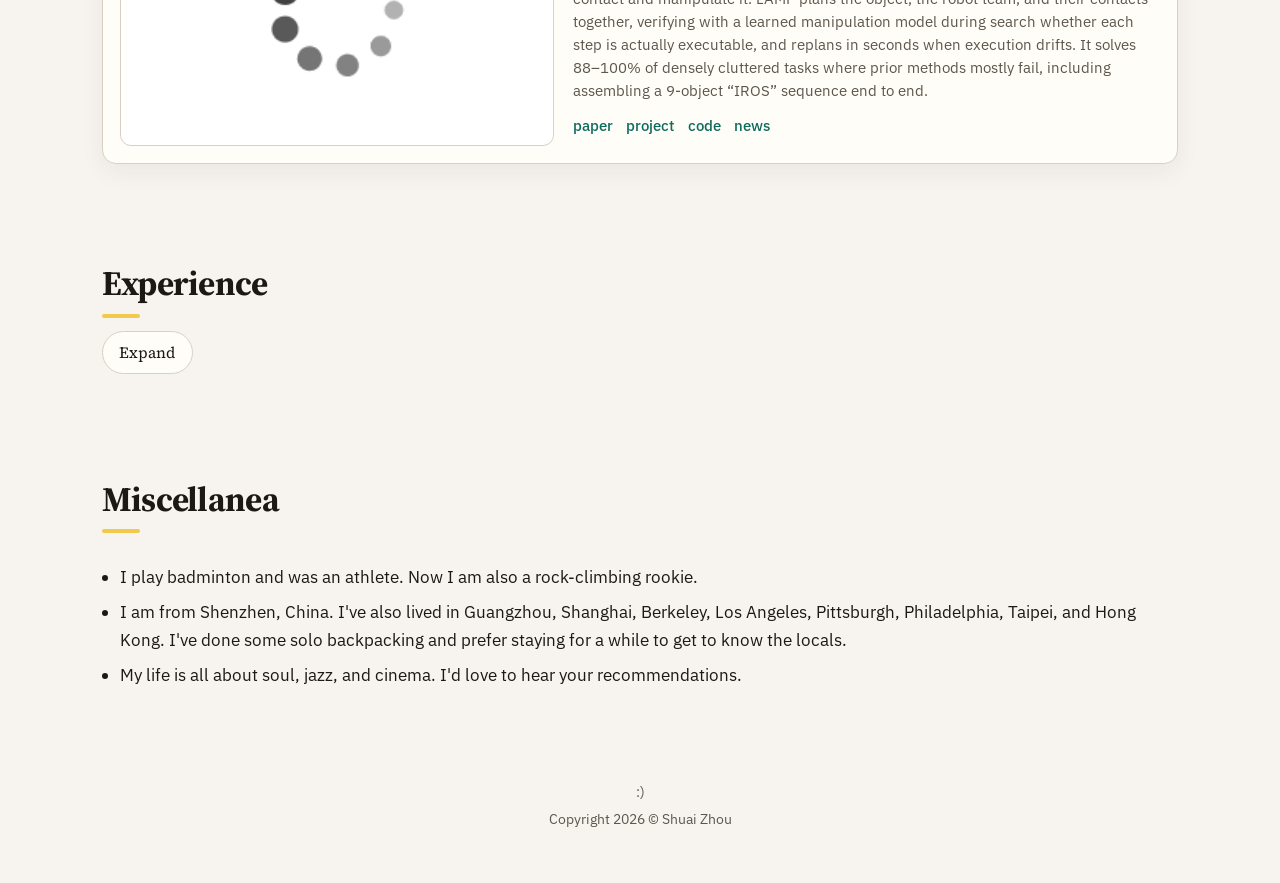
==== commit d2ecf32b: "Unify homepage width, refine author overlays, and add EgoANT summary and hover motion" ====
--- a/index.html
+++ b/index.html
@@ -9,7 +9,7 @@
   <link rel="preconnect" href="https://fonts.googleapis.com">
   <link rel="preconnect" href="https://fonts.gstatic.com" crossorigin>
   <link href="https://fonts.googleapis.com/css2?family=IBM+Plex+Sans:wght@400;500;600;700&family=Source+Serif+4:opsz,wght@8..60,600;8..60,700&display=swap" rel="stylesheet">
-  <link rel="stylesheet" href="stylesheet.css?v=20261103-2">
+  <link rel="stylesheet" href="stylesheet.css?v=20261103-3">
   <link rel="icon" type="image/png" href="images/ri_logo.png">
   <script type="application/ld+json">
   {
@@ -182,7 +182,7 @@
           </a>
           <div class="blog-body">
             <h3><a href="https://www.shuai-zhou.com/egoant-report/?lang=en">EgoANT: Segmentation &amp; Annotation for Egocentric Human Video</a></h3>
-            <p>Segmentation &amp; Annotation for Egocentric Human Video with open-source VLM</p>
+            <p class="pub-tldr"><strong>TL;DR:</strong> Turning raw egocentric human video into time-aligned subtask labels for robot learning, using only open-weight, self-hostable VLMs. EgoANT finds action boundaries with a whole-episode coarse cut over timestamped contact sheets followed by local refinement, then picks the best of several candidate descriptions for each segment. On WGO-Bench (HomER), it more than doubles segmentation F1 over wrist-speed heuristics (0.095 → 0.203) and approaches a Gemini-based pipeline (0.227), at roughly $1–3 per video-hour.</p>
             <div class="pub-links">
               <a href="https://www.shuai-zhou.com/egoant-report/?lang=en">report</a>
               <a href="https://github.com/ShuaiZhou302/EgoANT">code</a>
@@ -216,11 +216,10 @@
           <div class="pub-list" id="pub-list">
             <article class="pub" data-selected="true" data-sel-order="1" data-topic="foundation">
               <div class="pub-visual">
-                <a class="pub-media" href="https://uniwam.github.io/">
+                <button type="button" class="pub-media" aria-expanded="false" aria-controls="pub-authors-1" aria-label="Show authors for UniWAM: Unified World-Action Model">
                 <span class="pub-badge">Robot Foundation Model</span>
                 <video playsinline autoplay loop muted poster="images/loading-icon.gif" src="images/uniwam.mp4" aria-label="UniWAM teaser"></video>
-              </a>
-                <button type="button" class="pub-authors-toggle" aria-expanded="false" aria-controls="pub-authors-1" aria-label="Show authors for UniWAM: Unified World-Action Model">Authors</button>
+              </button>
                 <div class="pub-authors-overlay" id="pub-authors-1" hidden>
                   <p class="pub-authors-heading">Authors</p>
                   <p class="pub-authors"><a href="https://chris1220313648.github.io/">Jiayi Chen</a>*, <a href="https://songwxuan.github.io/">Wenxuan Song</a>*, <a href="https://jbo-wang.github.io/">Jingbo Wang</a>*, <strong>Shuai Zhou</strong>*, <a href="https://github.com/gxccc123">Xicheng Gong</a>*, <a href="https://scholar.google.com/citations?user=du0rNTwAAAAJ&amp;hl=zh-CN">Zehua Fan</a>, <a href="https://github.com/Chowzy069">Ziyang Zhou</a>, <a href="https://scholar.google.com/citations?user=Od0fj2gAAAAJ&amp;hl=zh-CN">Junwu E</a>, <a href="https://haodong-yan.github.io/">Haodong Yan</a>, <a href="https://haofuly.github.io/">Fuhao Li</a>, <a href="https://openreview.net/profile?id=~Qize_Yu1">Qize Yu</a>, <a href="https://openreview.net/profile?id=~Xu_Huang14">Xu Huang</a>, <a href="https://scholar.google.com/citations?user=2xR6P5AAAAAJ&amp;hl=en">Pengwei Wang</a>, <a href="https://openreview.net/profile?id=~Wen_Chen4">Wen Chen</a>, <a href="https://sites.google.com/view/shunbozhou">Shunbo Zhou</a>, <a href="https://sites.google.com/view/haoangli/homepage">Haoang Li</a></p>
@@ -240,11 +239,10 @@
 
             <article class="pub" data-selected="true" data-sel-order="2" data-topic="foundation">
               <div class="pub-visual">
-                <a class="pub-media" href="https://active-scale.github.io/">
+                <button type="button" class="pub-media" aria-expanded="false" aria-controls="pub-authors-2" aria-label="Show authors for ActiveScale: Scaling Active Perception for Robots across Model, Data, and Hardware">
                 <span class="pub-badge">Robot Foundation Model</span>
                 <video playsinline autoplay loop muted poster="images/loading-icon.gif" src="images/activeScale.mp4" aria-label="ActiveScale teaser"></video>
-              </a>
-                <button type="button" class="pub-authors-toggle" aria-expanded="false" aria-controls="pub-authors-2" aria-label="Show authors for ActiveScale: Scaling Active Perception for Robots across Model, Data, and Hardware">Authors</button>
+              </button>
                 <div class="pub-authors-overlay" id="pub-authors-2" hidden>
                   <p class="pub-authors-heading">Authors</p>
                   <p class="pub-authors"><strong>Shuai Zhou</strong>*, <a href="https://kaishengpang.github.io/">Kaisheng Pang</a>*, <a href="https://songwxuan.github.io/">Wenxuan Song</a>, <a href="https://victor-roboneo.github.io/">Wenjie Zhang</a>, <a href="https://facultyprofiles.hkust-gz.edu.cn/faculty-personal-page?id=168">Xinhu Zheng</a>, <a href="https://sites.google.com/view/haoangli/homepage">Haoang Li</a></p>
@@ -264,11 +262,10 @@
 
             <article class="pub" data-topic="planning">
               <div class="pub-visual">
-                <a class="pub-media" href="https://arxiv.org/abs/2511.21886">
+                <button type="button" class="pub-media" aria-expanded="false" aria-controls="pub-authors-3" aria-label="Show authors for From Discrete Plans to Real-World Execution: A World-Model-Driven Framework for Execution-Aware Multi-Agent Path Finding">
                 <span class="pub-badge">Learning 4 Planning</span>
                 <video playsinline autoplay loop muted poster="images/loading-icon.gif" src="images/REMAP.mp4" aria-label="REMAP teaser"></video>
-              </a>
-                <button type="button" class="pub-authors-toggle" aria-expanded="false" aria-controls="pub-authors-3" aria-label="Show authors for From Discrete Plans to Real-World Execution: A World-Model-Driven Framework for Execution-Aware Multi-Agent Path Finding">Authors</button>
+              </button>
                 <div class="pub-authors-overlay" id="pub-authors-3" hidden>
                   <p class="pub-authors-heading">Authors</p>
                   <p class="pub-authors"><a href="https://jingtianyan.github.io/">Jingtian Yan</a>, <strong>Shuai Zhou</strong>, <a href="https://github.com/DiligentPanda">He Jiang</a>, <a href="https://www.cs.cmu.edu/~sfs/">Stephen Smith</a>, <a href="https://jiaoyangli.me/">Jiaoyang Li</a></p>
@@ -286,11 +283,10 @@
 
             <article class="pub" data-selected="true" data-sel-order="3" data-topic="manipulation">
               <div class="pub-visual">
-                <a class="pub-media" href="https://egox-dream.github.io/">
+                <button type="button" class="pub-media" aria-expanded="false" aria-controls="pub-authors-4" aria-label="Show authors for EgoX: Egocentric Cross-Embodiment Manipulation with Embodiment Dreaming">
                 <span class="pub-badge">Humanoid Manipulation</span>
                 <img src="images/egox.gif?v=20261002" alt="EgoX teaser" width="440" height="275">
-              </a>
-                <button type="button" class="pub-authors-toggle" aria-expanded="false" aria-controls="pub-authors-4" aria-label="Show authors for EgoX: Egocentric Cross-Embodiment Manipulation with Embodiment Dreaming">Authors</button>
+              </button>
                 <div class="pub-authors-overlay" id="pub-authors-4" hidden>
                   <p class="pub-authors-heading">Authors</p>
                   <p class="pub-authors"><a href="https://yaruniu.com/">Yaru Niu</a>*, <a href="https://wudicbh.github.io/">Binghong Chen</a>*, <a href="https://www.chad-yao.com/">Changwei Yao</a>*, <a href="https://shangtaoli.github.io/">Shangtao Li</a>*, <a href="https://zhenlong0808.github.io/">Zhenlong Fang</a>, <a href="https://revanthsenthil.github.io/">Revanth Krishna Senthilkumaran</a>, <strong>Shuai Zhou</strong>, <a href="https://yueminm.github.io/">Yuemin Mao</a>, <a href="https://kalieching.github.io/">Kalie Ching</a>, Po-Ju Chao, <a href="https://www.linkedin.com/in/yudong-luo/">Yudong Luo</a>, <a href="https://icontrol.ri.cmu.edu/people/peiqi.html">Peiqi Yu</a>, <a href="https://alfredo-pearson.github.io/">Heng Zhang</a>, <a href="https://haozhang-thu.github.io/">Hao Zhang</a>, <a href="https://scholar.google.com/citations?user=LYt_2MgAAAAJ">Bingqing Chen</a>, <a href="https://scholar.google.com/citations?user=uX5Y9XUAAAAJ">Chen Qiu</a>, <a href="https://etaic.github.io/members/">Hongtei (Eric) Tseng</a>, <a href="http://www.cs.cmu.edu/~cliu6/">Changliu Liu</a>, <a href="https://jonfranc.com/">Jonathan Francis</a>, <a href="https://www.meche.engineering.cmu.edu/directory/bios/zhao-ding.html">Ding Zhao</a></p>
@@ -309,11 +305,10 @@
 
             <article class="pub" data-selected="true" data-sel-order="5" data-topic="planning">
               <div class="pub-visual">
-                <a class="pub-media" href="https://multi-robot-lamp.github.io/">
+                <button type="button" class="pub-media" aria-expanded="false" aria-controls="pub-authors-5" aria-label="Show authors for LAMP: Long-Horizon Adaptive Manipulation Planning for Multi-Robot Collaboration in Cluttered Space">
                 <span class="pub-badge">Learning 4 Planning</span>
                 <video playsinline autoplay loop muted poster="images/loading-icon.gif" src="images/teaser.mp4" aria-label="LAMP teaser"></video>
-              </a>
-                <button type="button" class="pub-authors-toggle" aria-expanded="false" aria-controls="pub-authors-5" aria-label="Show authors for LAMP: Long-Horizon Adaptive Manipulation Planning for Multi-Robot Collaboration in Cluttered Space">Authors</button>
+              </button>
                 <div class="pub-authors-overlay" id="pub-authors-5" hidden>
                   <p class="pub-authors-heading">Authors</p>
                   <p class="pub-authors"><strong>Shuai Zhou</strong>, <a href="https://yoraish.com/">Yorai Shaoul</a>, <a href="https://jiaoyangli.me/">Jiaoyang Li</a></p>
@@ -334,11 +329,10 @@
 
             <article class="pub" data-selected="true" data-sel-order="4" data-topic="manipulation">
               <div class="pub-visual">
-                <a class="pub-media" href="https://humanoid-touch-dream.github.io/">
+                <button type="button" class="pub-media" aria-expanded="false" aria-controls="pub-authors-6" aria-label="Show authors for HTD: Learning Versatile Humanoid Manipulation with Touch Dreaming">
                 <span class="pub-badge">Humanoid Manipulation</span>
                 <video playsinline autoplay loop muted poster="images/loading-icon.gif" src="images/htd.mp4" aria-label="HTD teaser"></video>
-              </a>
-                <button type="button" class="pub-authors-toggle" aria-expanded="false" aria-controls="pub-authors-6" aria-label="Show authors for HTD: Learning Versatile Humanoid Manipulation with Touch Dreaming">Authors</button>
+              </button>
                 <div class="pub-authors-overlay" id="pub-authors-6" hidden>
                   <p class="pub-authors-heading">Authors</p>
                   <p class="pub-authors"><a href="https://yaruniu.com/">Yaru Niu</a>, <a href="https://zhenlong0808.github.io/">Zhenlong Fang</a>, <a href="https://wudicbh.github.io/">Binghong Chen</a>, <strong>Shuai Zhou</strong>, <a href="https://revanthsenthil.github.io/">Revanth Krishna Senthilkumaran</a>, <a href="https://haozhang-thu.github.io/">Hao Zhang</a>, <a href="https://scholar.google.com/citations?user=LYt_2MgAAAAJ">Bingqing Chen</a>, <a href="https://scholar.google.com/citations?user=uX5Y9XUAAAAJ">Chen Qiu</a>, <a href="https://etaic.github.io/members/">Hongtei (Eric) Tseng</a>, <a href="https://jonfranc.com/">Jonathan Francis</a>, <a href="https://www.meche.engineering.cmu.edu/directory/bios/zhao-ding.html">Ding Zhao</a></p>
@@ -358,11 +352,10 @@
 
             <article class="pub" data-topic="heuristic">
               <div class="pub-visual">
-                <a class="pub-media" href="https://ojs.aaai.org/index.php/SOCS/article/view/36016">
+                <button type="button" class="pub-media" aria-expanded="false" aria-controls="pub-authors-7" aria-label="Show authors for LSRP*: Scalable and Anytime Planning for Multi-Agent Path Finding with Asynchronous Actions">
                 <span class="pub-badge">Heuristic Search</span>
                 <img src="images/lsrpstar.png" alt="LSRP* teaser" width="440" height="275">
-              </a>
-                <button type="button" class="pub-authors-toggle" aria-expanded="false" aria-controls="pub-authors-7" aria-label="Show authors for LSRP*: Scalable and Anytime Planning for Multi-Agent Path Finding with Asynchronous Actions">Authors</button>
+              </button>
                 <div class="pub-authors-overlay" id="pub-authors-7" hidden>
                   <p class="pub-authors-heading">Authors</p>
                   <p class="pub-authors"><strong>Shuai Zhou</strong>, <a href="https://eggeek.github.io/">Shizhe Zhao</a>, <a href="https://rap-lab.github.io/team/zren/">Zhongqiang Ren</a></p>
@@ -381,11 +374,10 @@
 
             <article class="pub" data-topic="heuristic">
               <div class="pub-visual">
-                <a class="pub-media" href="https://doi.org/10.1609/aaai.v39i14.33618">
+                <button type="button" class="pub-media" aria-expanded="false" aria-controls="pub-authors-8" aria-label="Show authors for Loosely Synchronized Rule-Based Planning for Multi-Agent Path Finding with Asynchronous Actions">
                 <span class="pub-badge">Heuristic Search</span>
                 <img src="images/agent_onehundred.gif" alt="LSRP teaser" width="440" height="275">
-              </a>
-                <button type="button" class="pub-authors-toggle" aria-expanded="false" aria-controls="pub-authors-8" aria-label="Show authors for Loosely Synchronized Rule-Based Planning for Multi-Agent Path Finding with Asynchronous Actions">Authors</button>
+              </button>
                 <div class="pub-authors-overlay" id="pub-authors-8" hidden>
                   <p class="pub-authors-heading">Authors</p>
                   <p class="pub-authors"><strong>Shuai Zhou</strong>, <a href="https://eggeek.github.io/">Shizhe Zhao</a>, <a href="https://rap-lab.github.io/team/zren/">Zhongqiang Ren</a></p>
@@ -687,7 +679,7 @@
 
       /* Publication author overlays: hover, keyboard, and touch. */
       document.querySelectorAll(".pub-visual").forEach(function (visual) {
-        var button = visual.querySelector(".pub-authors-toggle");
+        var button = visual.querySelector(".pub-media");
         var overlay = visual.querySelector(".pub-authors-overlay");
         var pinned = false;
         function setOpen(open) {
@@ -710,6 +702,12 @@
         button.addEventListener("click", function () {
           pinned = !pinned;
           setOpen(pinned);
+        });
+        overlay.addEventListener("click", function (event) {
+          if (!event.target.closest("a")) {
+            pinned = false;
+            setOpen(false);
+          }
         });
         visual.addEventListener("keydown", function (event) {
           if (event.key === "Escape") {
--- a/stylesheet.css
+++ b/stylesheet.css
@@ -12,7 +12,7 @@
   --gold-soft: rgba(240, 201, 77, 0.28);
   --warm: #c45c26;
   --shadow: 0 8px 24px rgba(28, 25, 20, 0.06);
-  --max: 960px;
+  --max: 1120px;
   --serif: "Source Serif 4", "Iowan Old Style", "Palatino Linotype", Palatino, serif;
   --sans: "IBM Plex Sans", "Segoe UI", sans-serif;
 }
@@ -139,7 +139,8 @@
   grid-template-columns: 1.35fr 0.85fr;
   gap: 2.4rem;
   align-items: start;
-  padding: 2.8rem 0 1.2rem;
+  padding-top: 2.8rem;
+  padding-bottom: 1.2rem;
 }
 
 .bio h1 {
@@ -371,8 +372,6 @@
 }
 
 /* —— Publications —— */
-#publications > .wrap { max-width: 1120px; }
-
 #publications .section-title { margin-bottom: 0.75rem; }
 
 .pub-modes,
@@ -461,41 +460,33 @@
 
 .pub-media {
   display: block;
+  width: 100%;
+  padding: 0;
+  border: 0;
+  background: transparent;
   color: inherit;
-}
-
-.pub-authors-toggle {
-  position: absolute;
-  top: 0.45rem;
-  right: 0.45rem;
-  z-index: 3;
-  border: 1px solid rgba(255, 255, 255, 0.35);
-  border-radius: 999px;
-  padding: 0.25rem 0.6rem;
-  color: #fffdf8;
-  background: rgba(20, 22, 20, 0.76);
   font: inherit;
-  font-size: 0.72rem;
-  line-height: 1.3;
   cursor: pointer;
 }
 
-.pub-authors-toggle:focus-visible,
+.pub-media:focus-visible,
 .pub-authors a:focus-visible {
   outline: 2px solid var(--gold);
-  outline-offset: 2px;
+  outline-offset: -3px;
 }
 
 .pub-authors-overlay {
   position: absolute;
   z-index: 2;
   inset: auto 0 0;
-  max-height: calc(100% - 2.4rem);
+  max-height: 100%;
   overflow-y: auto;
   overscroll-behavior: contain;
   padding: 0.8rem 0.9rem;
   color: #fffdf8;
-  background: rgba(13, 17, 15, 0.92);
+  background: rgba(13, 17, 15, 0.64);
+  backdrop-filter: blur(5px);
+  -webkit-backdrop-filter: blur(5px);
   scrollbar-width: thin;
 }
 
@@ -594,21 +585,13 @@
 
 .pub-tldr strong { color: var(--ink); font-weight: 600; }
 
-@media (pointer: coarse) {
-  .pub-authors-toggle {
-    min-width: 72px;
-    min-height: 44px;
-  }
-  .pub-visual .pub-badge { max-width: calc(100% - 5.8rem); }
-  .pub-authors-overlay { max-height: calc(100% - 3.4rem); }
-}
-
 /* —— Blog / Misc —— */
 .blog-card {
   display: grid;
-  grid-template-columns: 220px 1fr;
-  gap: 1.35rem;
-  padding: 1.15rem;
+  grid-template-columns: minmax(0, 0.85fr) minmax(0, 1.15fr);
+  gap: 1.15rem;
+  align-items: center;
+  padding: 1.1rem;
   background: var(--card);
   border: 1px solid var(--line);
   border-radius: 14px;
@@ -623,7 +606,6 @@
   overflow: hidden;
   background: var(--bg2);
   border: 1px solid var(--line);
-  align-self: start;
 }
 
 .blog-media img,
@@ -672,6 +654,40 @@
   margin: 0 0 0.65rem;
   color: var(--muted);
   font-size: 0.98rem;
+}
+
+.blog-card .pub-tldr {
+  margin: 0 0 0.7rem;
+  font-size: 0.92rem;
+  line-height: 1.55;
+}
+
+.pub,
+.blog-card {
+  transition: transform 220ms ease, box-shadow 220ms ease;
+}
+
+.bio-portrait {
+  transition: translate 220ms ease;
+}
+
+@media (hover: hover) and (pointer: fine) {
+  .pub:hover,
+  .blog-card:hover {
+    transform: translateY(-5px);
+    box-shadow: 0 16px 36px rgba(28, 25, 20, 0.12);
+  }
+  .bio-portrait:hover { translate: 0 -3px; }
+}
+
+@media (prefers-reduced-motion: reduce) {
+  html { scroll-behavior: auto; }
+  .pub,
+  .blog-card,
+  .bio-portrait { transition: none; }
+  .pub:hover,
+  .blog-card:hover { transform: none; }
+  .bio-portrait:hover { translate: none; }
 }
 
 /* —— Background vertical timeline —— */
@@ -1211,7 +1227,7 @@
   }
 
   .blog-media {
-    max-width: 420px;
+    max-width: 520px;
     width: 100%;
     margin: 0 auto;
   }
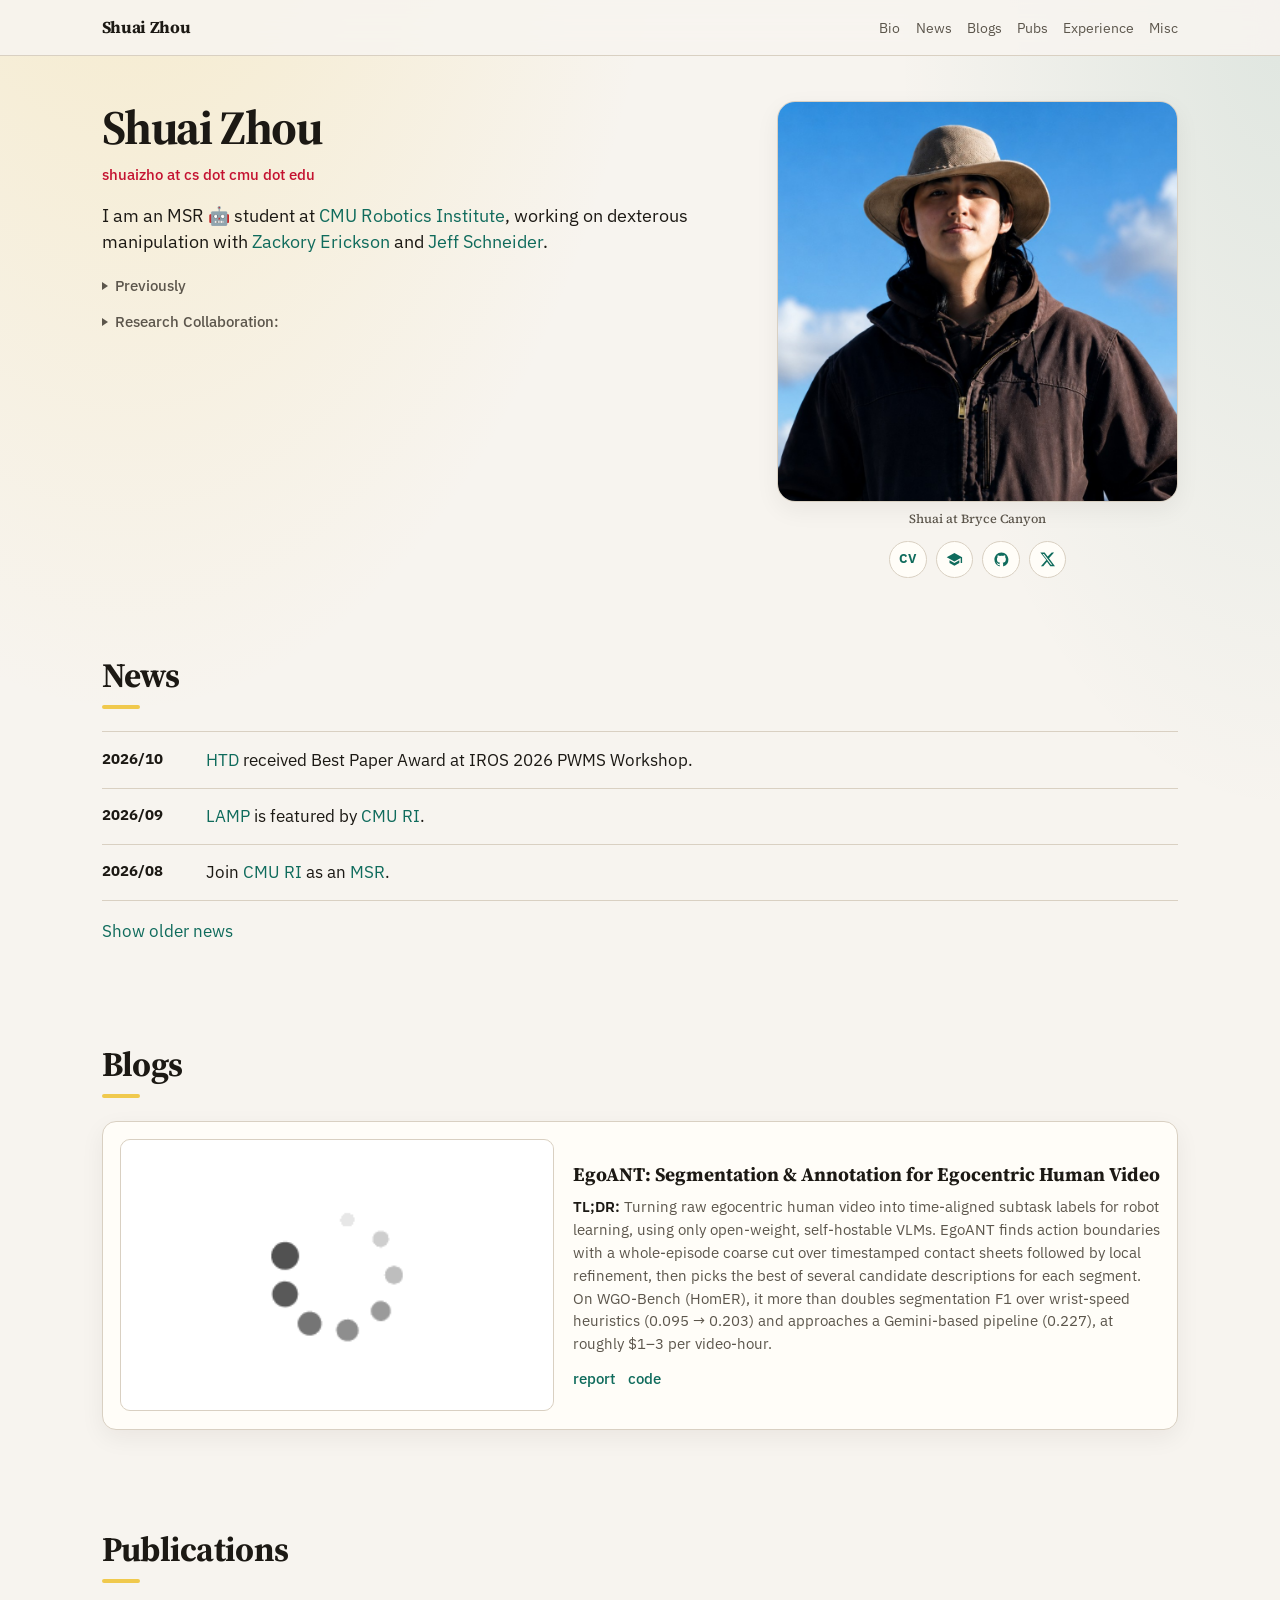
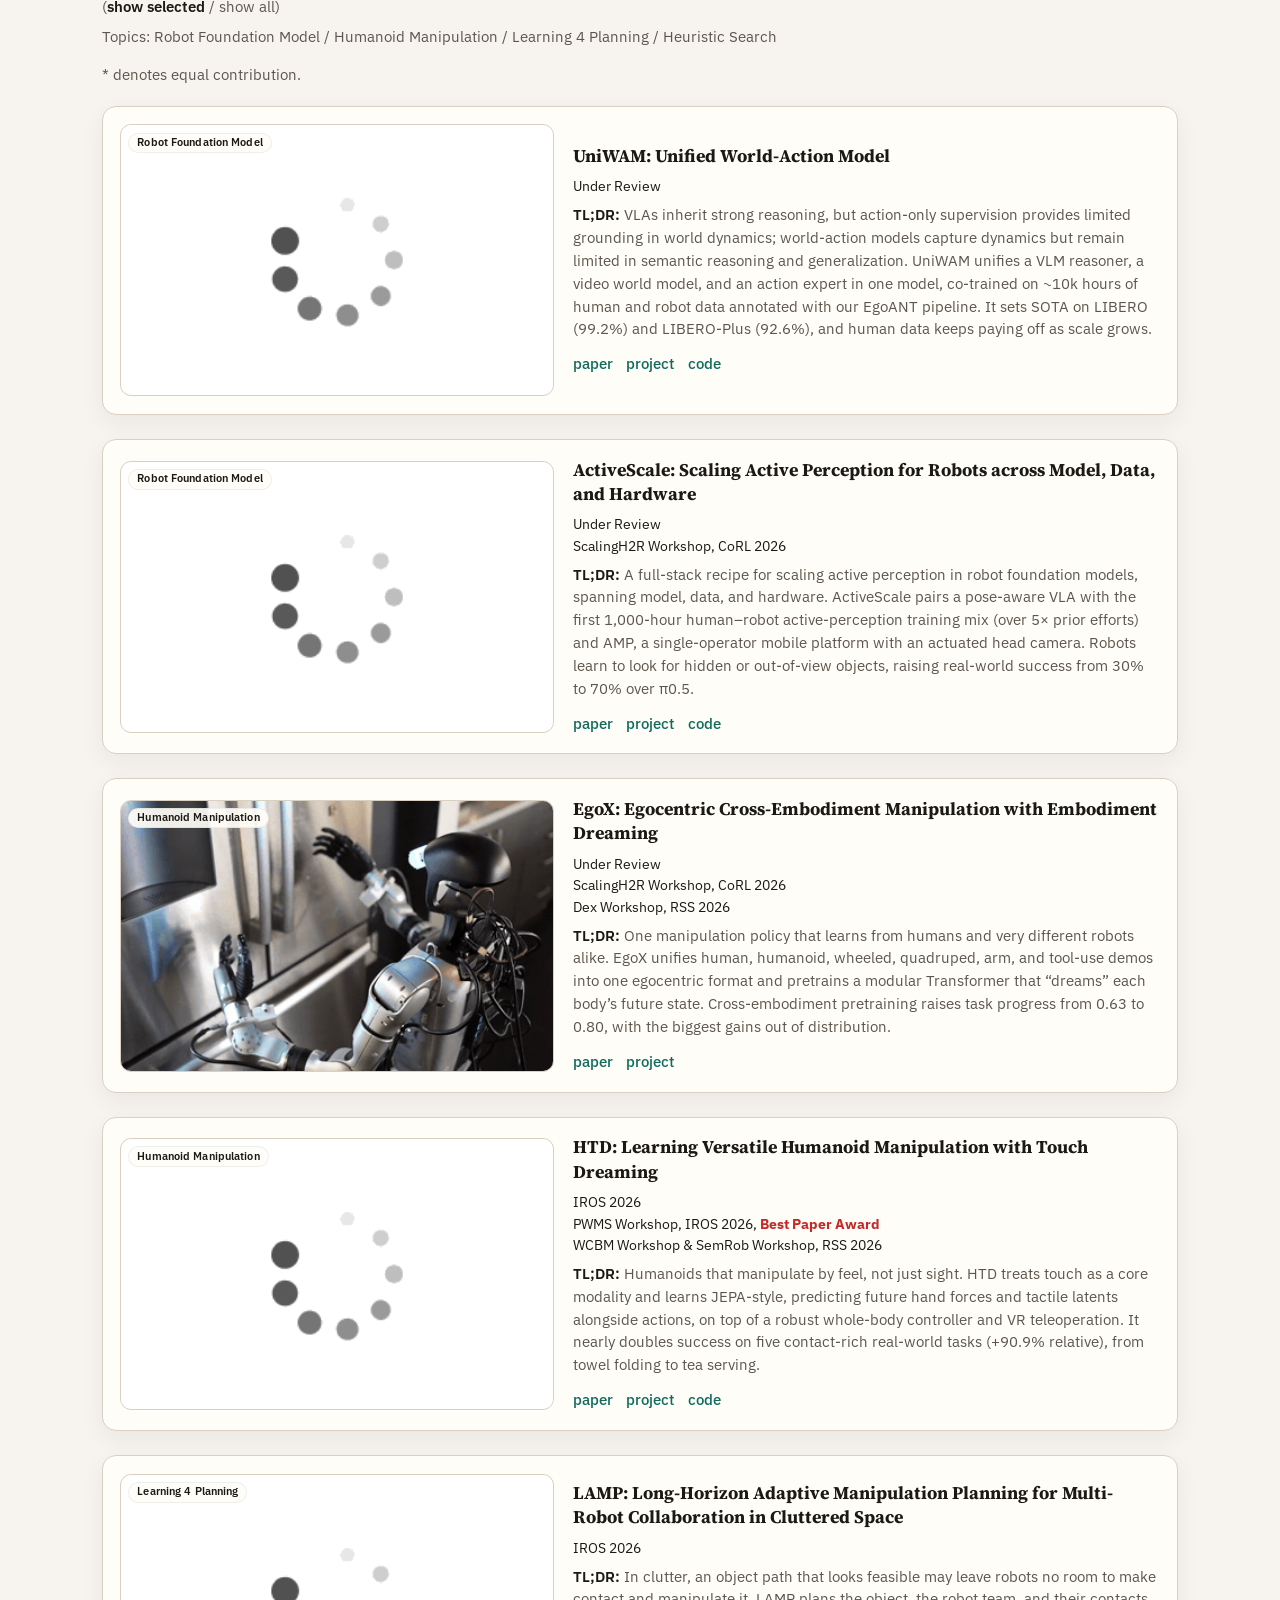
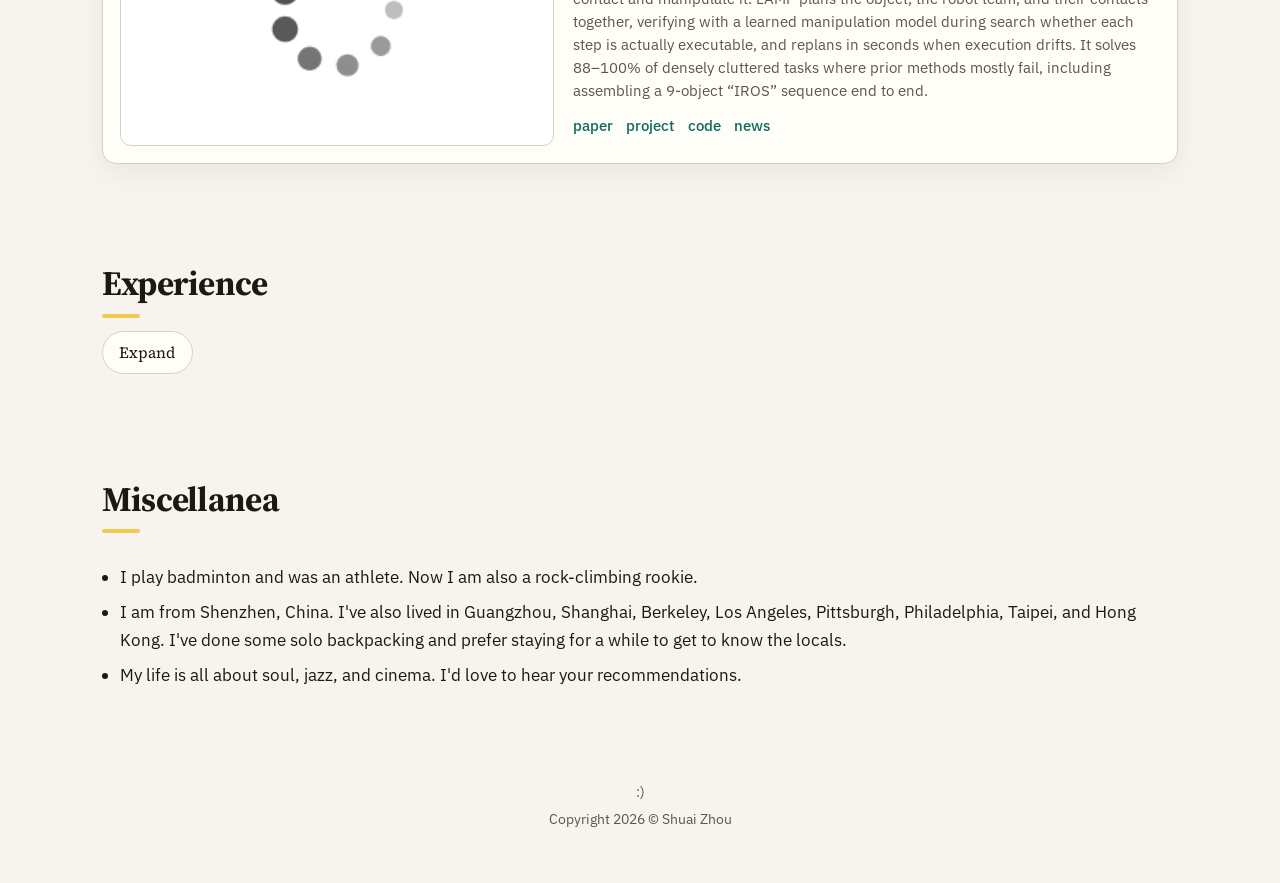
==== commit 884e1eca: "Sync EgoX authors with the project page" ====
--- a/index.html
+++ b/index.html
@@ -289,7 +289,7 @@
               </button>
                 <div class="pub-authors-overlay" id="pub-authors-4" hidden>
                   <p class="pub-authors-heading">Authors</p>
-                  <p class="pub-authors"><a href="https://yaruniu.com/">Yaru Niu</a>*, <a href="https://wudicbh.github.io/">Binghong Chen</a>*, <a href="https://www.chad-yao.com/">Changwei Yao</a>*, <a href="https://shangtaoli.github.io/">Shangtao Li</a>*, <a href="https://zhenlong0808.github.io/">Zhenlong Fang</a>, <a href="https://revanthsenthil.github.io/">Revanth Krishna Senthilkumaran</a>, <strong>Shuai Zhou</strong>, <a href="https://yueminm.github.io/">Yuemin Mao</a>, <a href="https://kalieching.github.io/">Kalie Ching</a>, Po-Ju Chao, <a href="https://www.linkedin.com/in/yudong-luo/">Yudong Luo</a>, <a href="https://icontrol.ri.cmu.edu/people/peiqi.html">Peiqi Yu</a>, <a href="https://alfredo-pearson.github.io/">Heng Zhang</a>, <a href="https://haozhang-thu.github.io/">Hao Zhang</a>, <a href="https://scholar.google.com/citations?user=LYt_2MgAAAAJ">Bingqing Chen</a>, <a href="https://scholar.google.com/citations?user=uX5Y9XUAAAAJ">Chen Qiu</a>, <a href="https://etaic.github.io/members/">Hongtei (Eric) Tseng</a>, <a href="http://www.cs.cmu.edu/~cliu6/">Changliu Liu</a>, <a href="https://jonfranc.com/">Jonathan Francis</a>, <a href="https://www.meche.engineering.cmu.edu/directory/bios/zhao-ding.html">Ding Zhao</a></p>
+                  <p class="pub-authors"><a href="https://yaruniu.com/">Yaru Niu</a>*, <a href="https://wudicbh.github.io/">Binghong Chen</a>*, <a href="https://www.chad-yao.com/">Changwei Yao</a>*, <a href="https://shangtaoli.github.io/">Shangtao Li</a>*, <a href="https://zhenlong0808.github.io/">Zhenlong Fang</a>, <a href="https://revanthsenthil.github.io/">Revanth Krishna Senthilkumaran</a>, <strong>Shuai Zhou</strong>, <a href="https://yueminm.github.io/">Yuemin Mao</a>, <a href="https://kalieching.github.io/">Kalie Ching</a>, Po-Ju Chao, <a href="https://www.linkedin.com/in/yudong-luo/">Yudong Luo</a>, <a href="https://icontrol.ri.cmu.edu/people/peiqi.html">Peiqi Yu</a>, <a href="https://alfredo-pearson.github.io/">Heng Zhang</a>, <a href="https://haozhang-thu.github.io/">Hao Zhang</a>, <a href="https://scholar.google.com/citations?user=LYt_2MgAAAAJ">Bingqing Chen</a>, <a href="https://scholar.google.com/citations?user=uX5Y9XUAAAAJ">Chen Qiu</a>, <a href="https://etaic.github.io/members/">H. Eric Tseng</a>, Ye Yuan, Umar Iqbal, <a href="http://www.cs.cmu.edu/~cliu6/">Changliu Liu</a>, <a href="https://jonfranc.com/">Jonathan Francis</a>, <a href="https://www.meche.engineering.cmu.edu/directory/bios/zhao-ding.html">Ding Zhao</a></p>
                 </div>
               </div>
               <div class="pub-body">
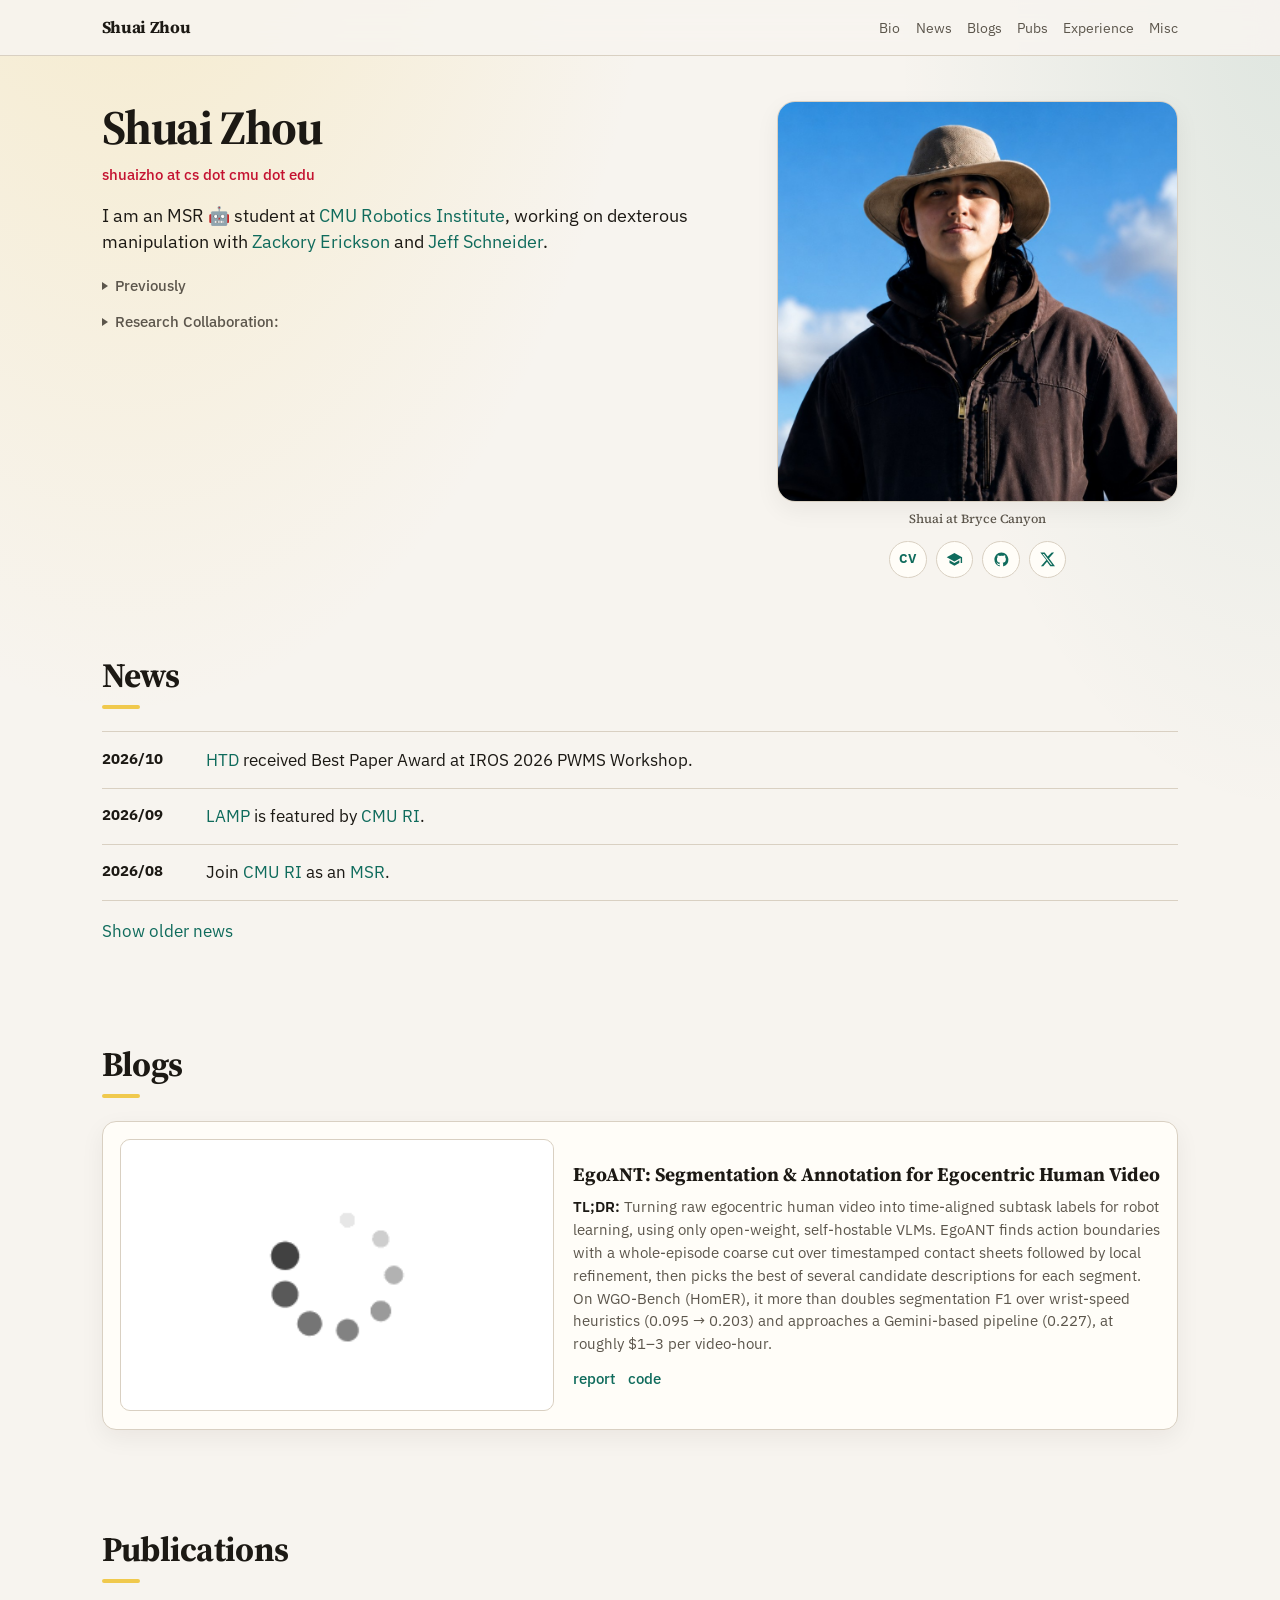
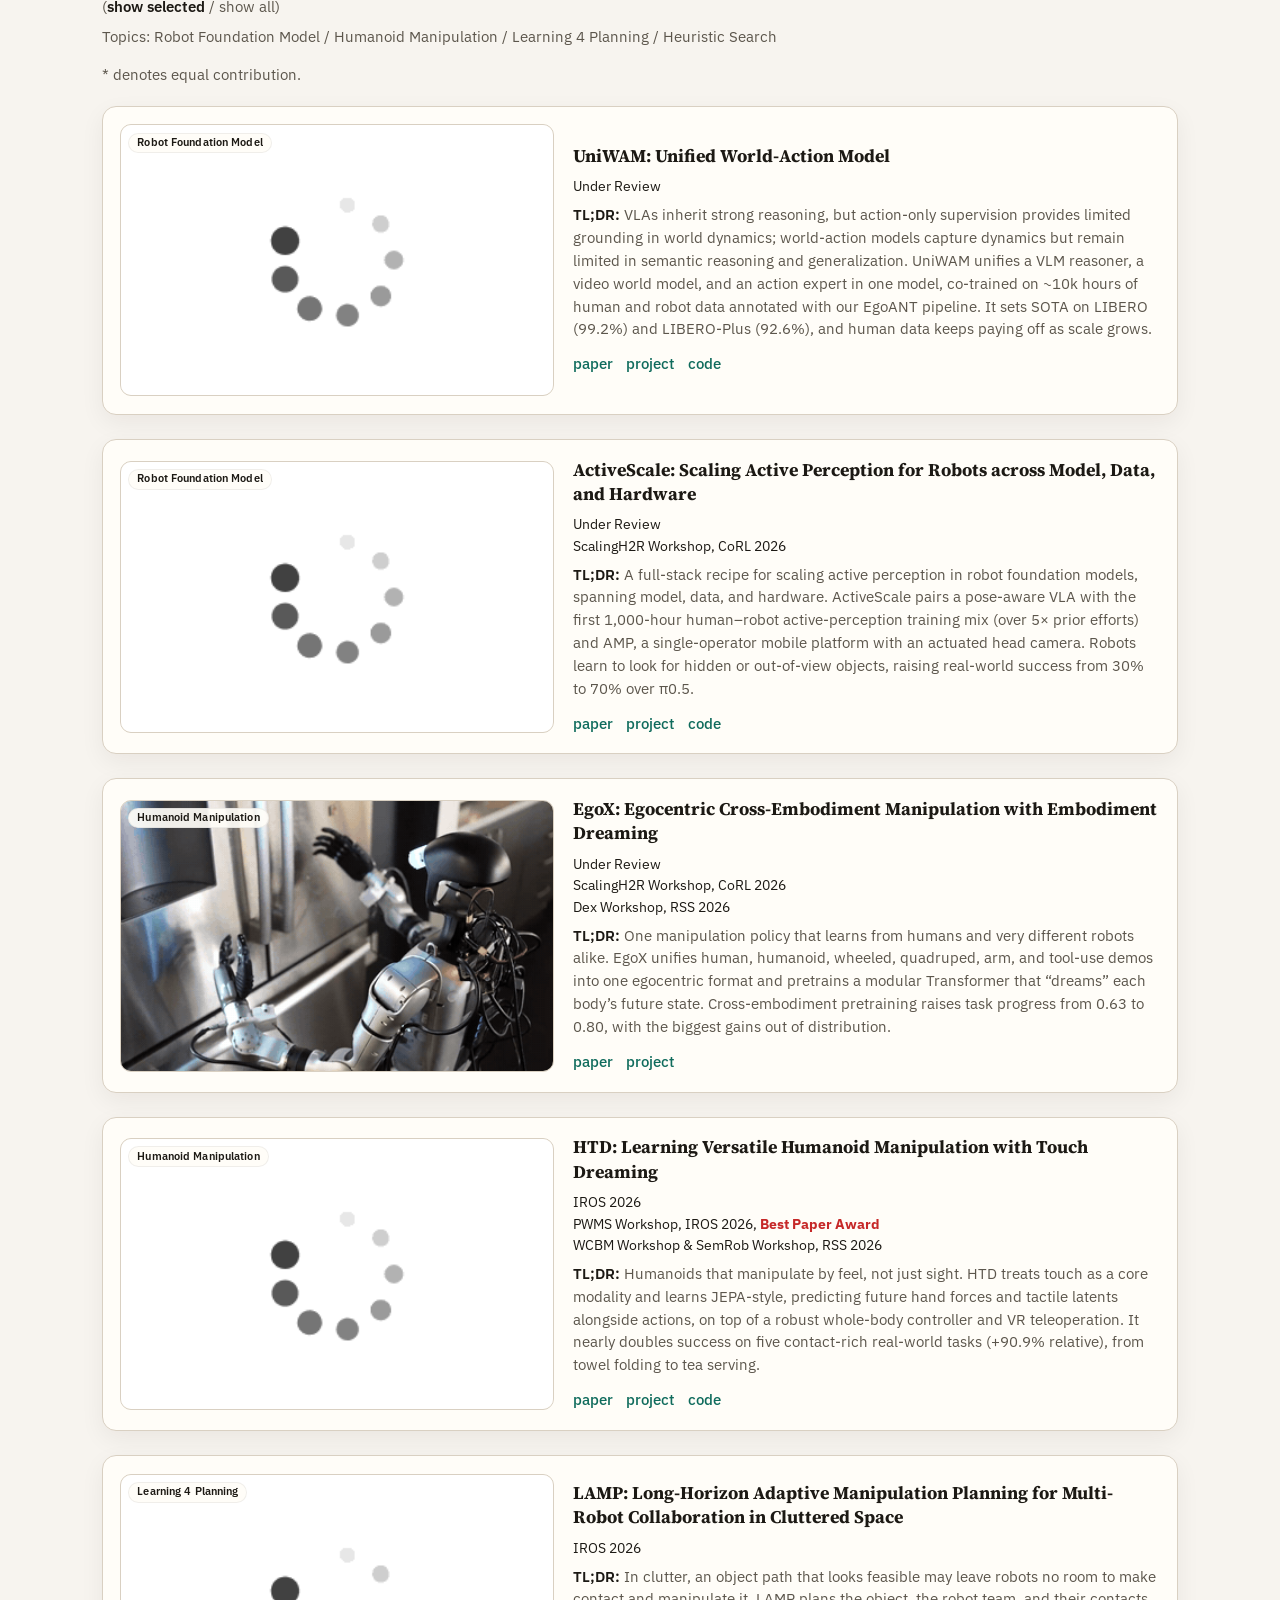
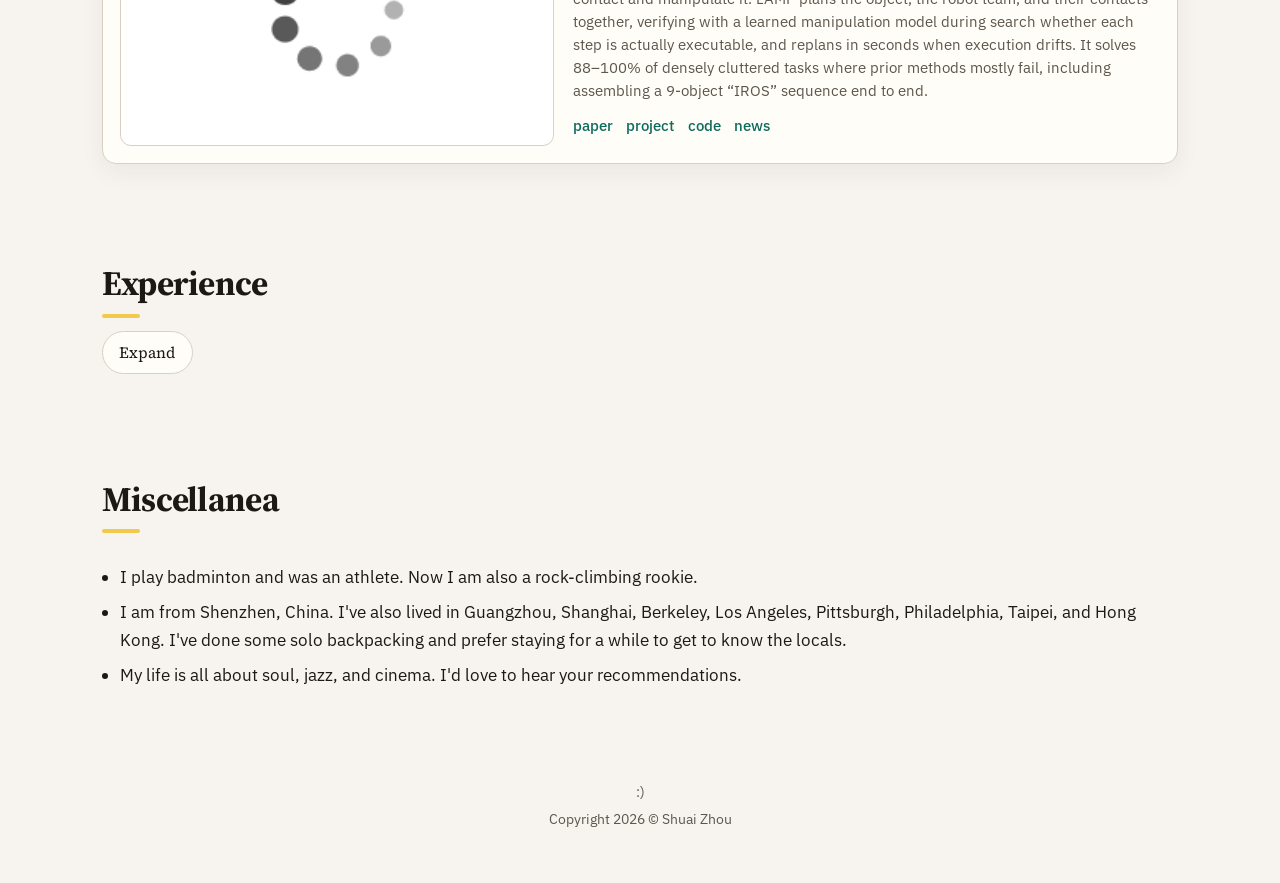
==== commit 252145ff: "Link Ye Yuan and Umar Iqbal in the EgoX author list" ====
--- a/index.html
+++ b/index.html
@@ -289,7 +289,7 @@
               </button>
                 <div class="pub-authors-overlay" id="pub-authors-4" hidden>
                   <p class="pub-authors-heading">Authors</p>
-                  <p class="pub-authors"><a href="https://yaruniu.com/">Yaru Niu</a>*, <a href="https://wudicbh.github.io/">Binghong Chen</a>*, <a href="https://www.chad-yao.com/">Changwei Yao</a>*, <a href="https://shangtaoli.github.io/">Shangtao Li</a>*, <a href="https://zhenlong0808.github.io/">Zhenlong Fang</a>, <a href="https://revanthsenthil.github.io/">Revanth Krishna Senthilkumaran</a>, <strong>Shuai Zhou</strong>, <a href="https://yueminm.github.io/">Yuemin Mao</a>, <a href="https://kalieching.github.io/">Kalie Ching</a>, Po-Ju Chao, <a href="https://www.linkedin.com/in/yudong-luo/">Yudong Luo</a>, <a href="https://icontrol.ri.cmu.edu/people/peiqi.html">Peiqi Yu</a>, <a href="https://alfredo-pearson.github.io/">Heng Zhang</a>, <a href="https://haozhang-thu.github.io/">Hao Zhang</a>, <a href="https://scholar.google.com/citations?user=LYt_2MgAAAAJ">Bingqing Chen</a>, <a href="https://scholar.google.com/citations?user=uX5Y9XUAAAAJ">Chen Qiu</a>, <a href="https://etaic.github.io/members/">H. Eric Tseng</a>, Ye Yuan, Umar Iqbal, <a href="http://www.cs.cmu.edu/~cliu6/">Changliu Liu</a>, <a href="https://jonfranc.com/">Jonathan Francis</a>, <a href="https://www.meche.engineering.cmu.edu/directory/bios/zhao-ding.html">Ding Zhao</a></p>
+                  <p class="pub-authors"><a href="https://yaruniu.com/">Yaru Niu</a>*, <a href="https://wudicbh.github.io/">Binghong Chen</a>*, <a href="https://www.chad-yao.com/">Changwei Yao</a>*, <a href="https://shangtaoli.github.io/">Shangtao Li</a>*, <a href="https://zhenlong0808.github.io/">Zhenlong Fang</a>, <a href="https://revanthsenthil.github.io/">Revanth Krishna Senthilkumaran</a>, <strong>Shuai Zhou</strong>, <a href="https://yueminm.github.io/">Yuemin Mao</a>, <a href="https://kalieching.github.io/">Kalie Ching</a>, Po-Ju Chao, <a href="https://www.linkedin.com/in/yudong-luo/">Yudong Luo</a>, <a href="https://icontrol.ri.cmu.edu/people/peiqi.html">Peiqi Yu</a>, <a href="https://alfredo-pearson.github.io/">Heng Zhang</a>, <a href="https://haozhang-thu.github.io/">Hao Zhang</a>, <a href="https://scholar.google.com/citations?user=LYt_2MgAAAAJ">Bingqing Chen</a>, <a href="https://scholar.google.com/citations?user=uX5Y9XUAAAAJ">Chen Qiu</a>, <a href="https://etaic.github.io/members/">H. Eric Tseng</a>, <a href="https://www.ye-yuan.com/">Ye Yuan</a>, <a href="https://www.umariqbal.info/">Umar Iqbal</a>, <a href="http://www.cs.cmu.edu/~cliu6/">Changliu Liu</a>, <a href="https://jonfranc.com/">Jonathan Francis</a>, <a href="https://www.meche.engineering.cmu.edu/directory/bios/zhao-ding.html">Ding Zhao</a></p>
                 </div>
               </div>
               <div class="pub-body">
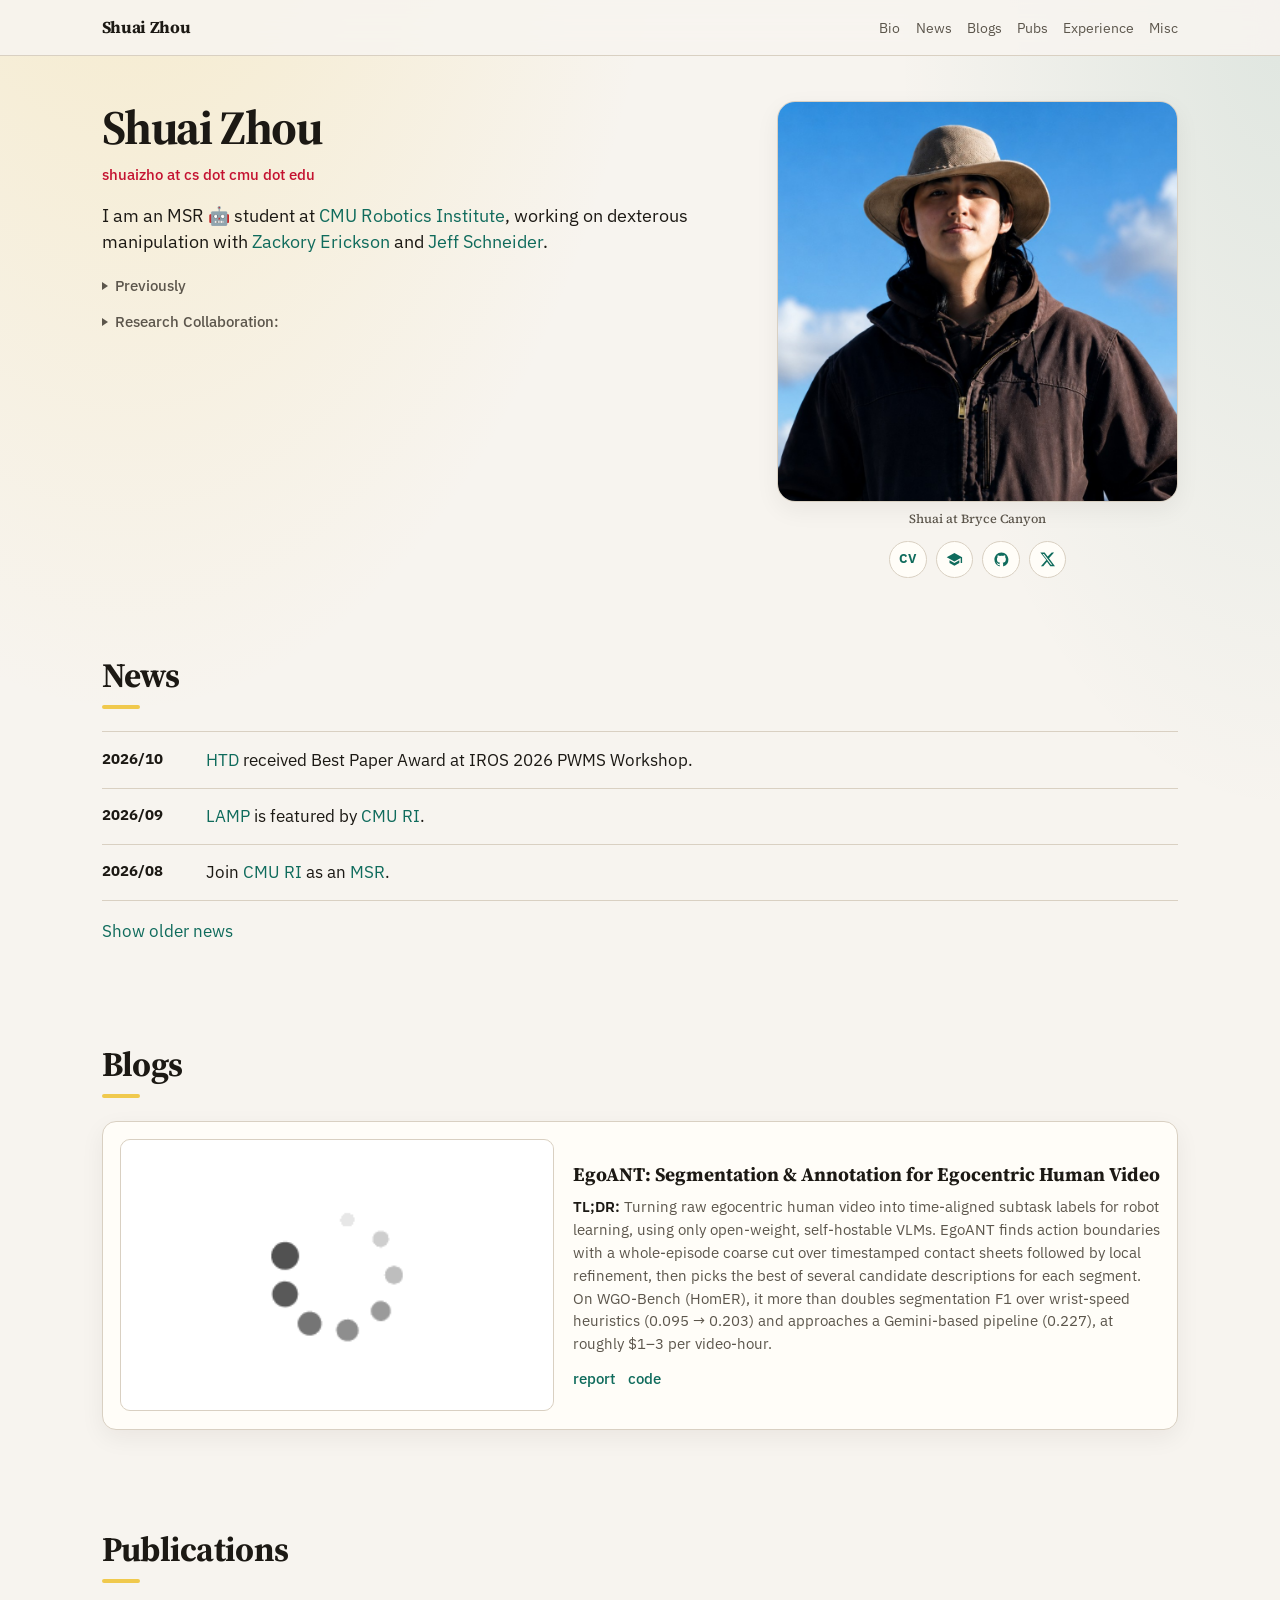
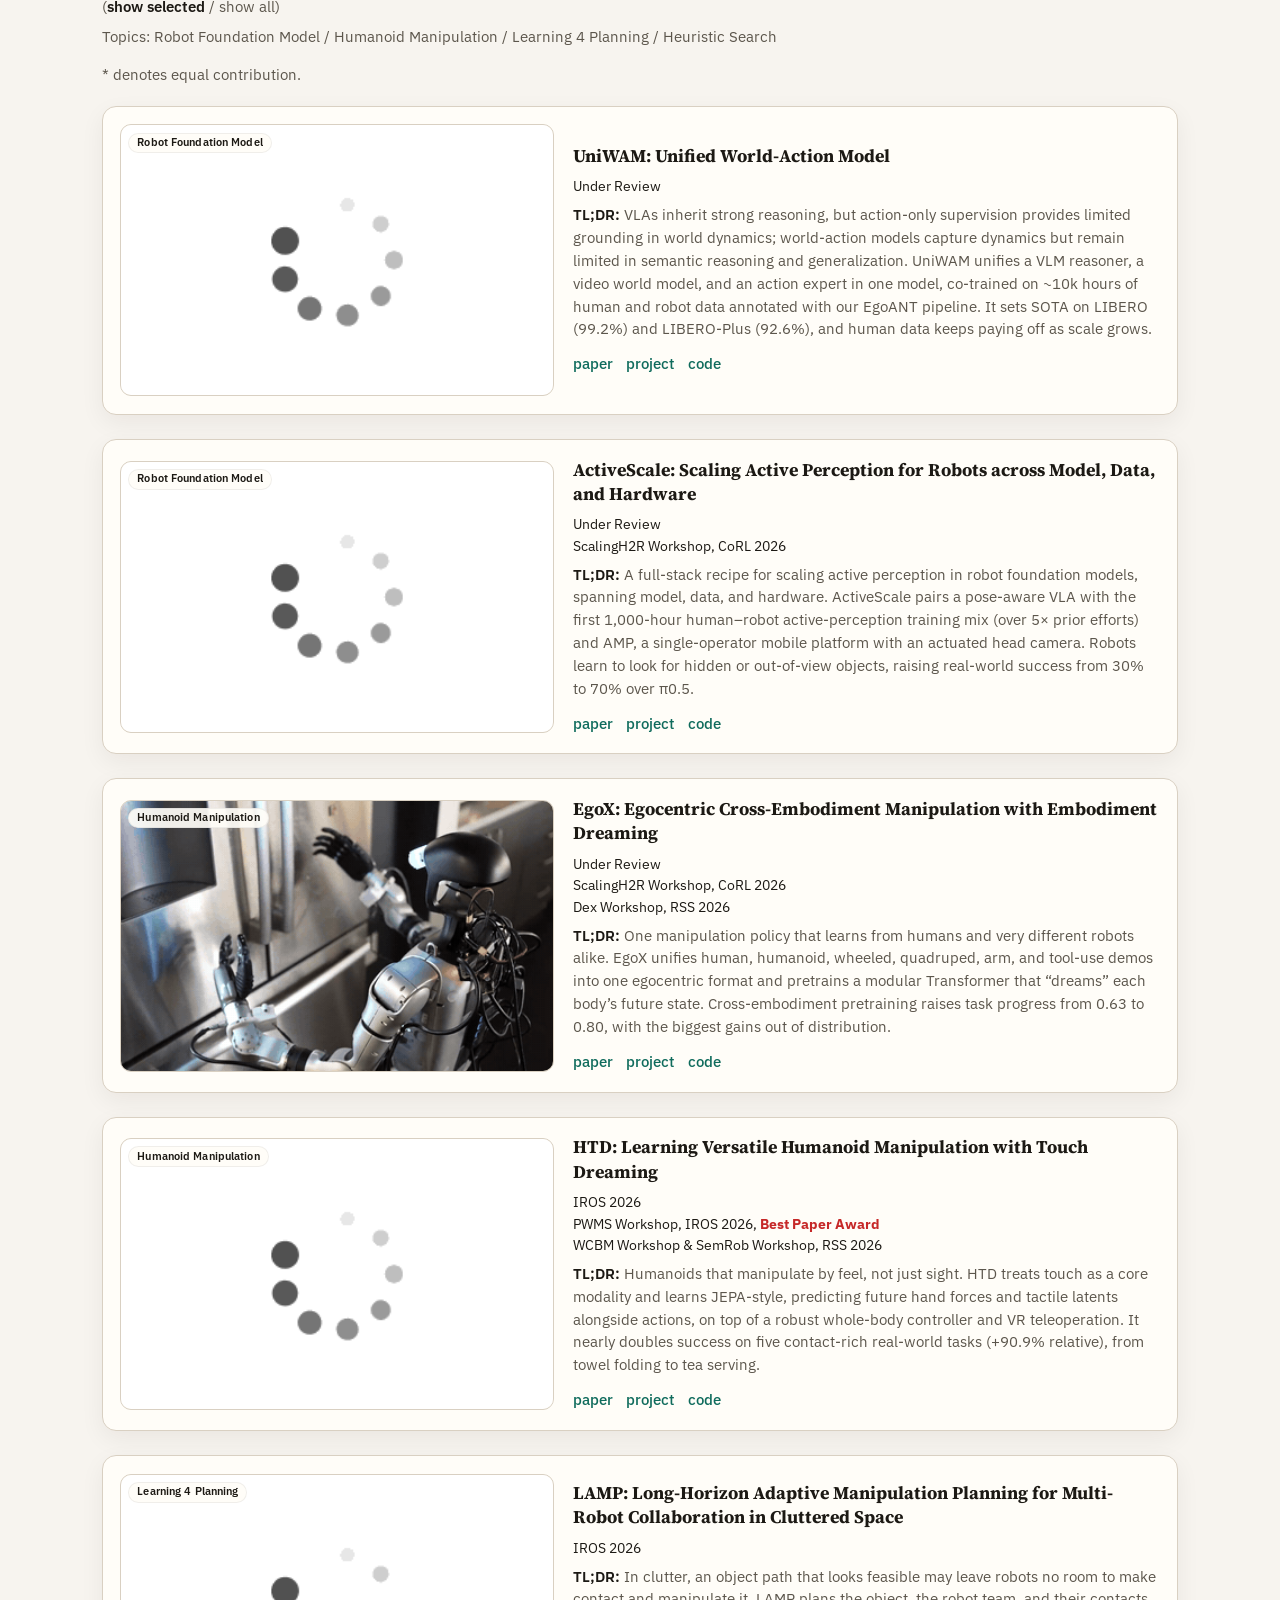
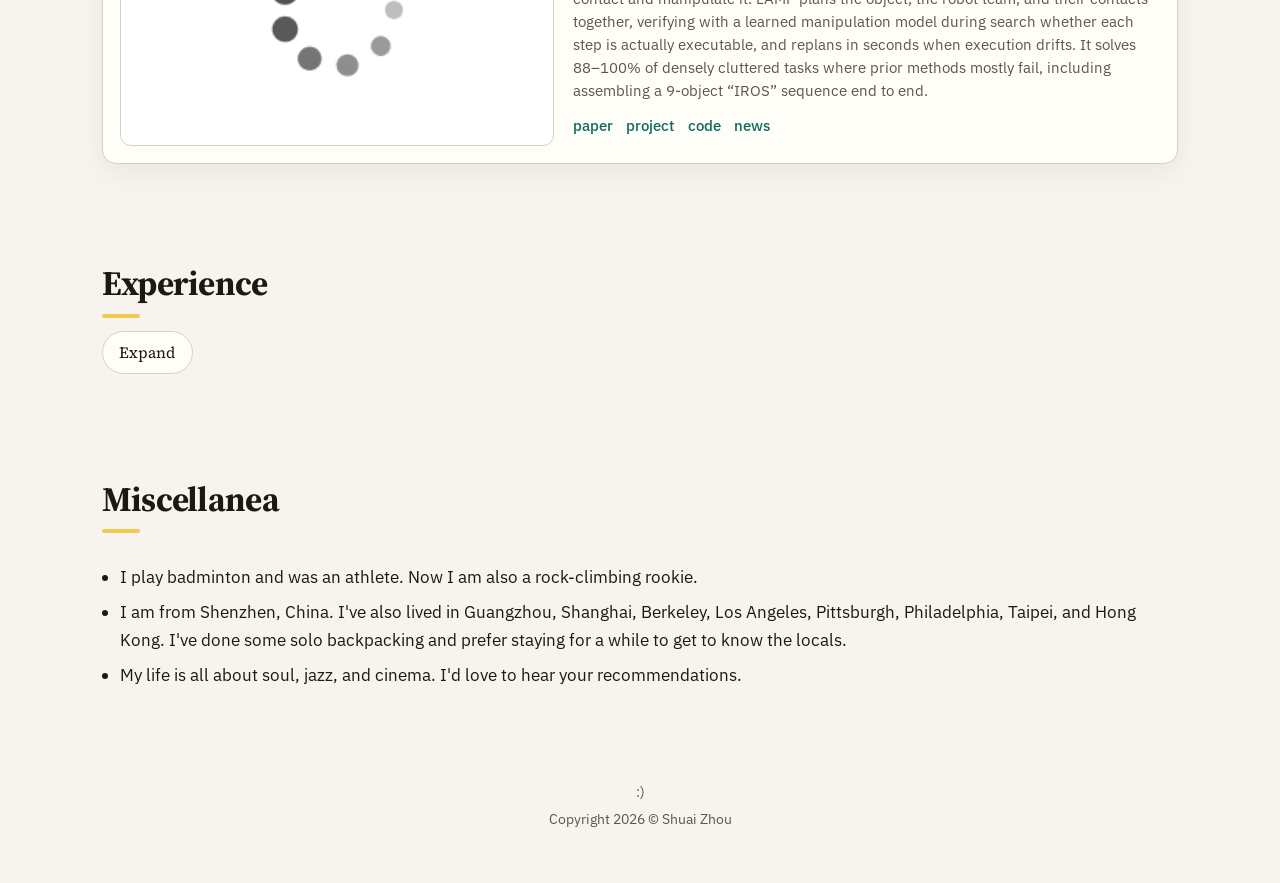
==== commit 22957f58: "Link EgoX code and update LSRP* preprint and authors" ====
--- a/index.html
+++ b/index.html
@@ -299,6 +299,7 @@
                 <div class="pub-links">
                   <a href="https://egox-dream.github.io/assets/egox.pdf">paper</a>
                   <a href="https://egox-dream.github.io/">project</a>
+                  <a href="https://github.com/egox-dream/egox">code</a>
                 </div>
               </div>
             </article>
@@ -358,15 +359,15 @@
               </button>
                 <div class="pub-authors-overlay" id="pub-authors-7" hidden>
                   <p class="pub-authors-heading">Authors</p>
-                  <p class="pub-authors"><strong>Shuai Zhou</strong>, <a href="https://eggeek.github.io/">Shizhe Zhao</a>, <a href="https://rap-lab.github.io/team/zren/">Zhongqiang Ren</a></p>
+                  <p class="pub-authors">Dachuan Liu*, <strong>Shuai Zhou</strong>*, <a href="https://eggeek.github.io/">Shizhe Zhao</a>, <a href="https://rap-lab.github.io/team/zren/">Zhongqiang Ren</a></p>
                 </div>
               </div>
               <div class="pub-body">
-                <h3 class="pub-title"><a href="https://ojs.aaai.org/index.php/SOCS/article/view/36016">LSRP*: Scalable and Anytime Planning for Multi-Agent Path Finding with Asynchronous Actions</a></h3>
-                <p class="pub-venue">SoCS 2025</p>
+                <h3 class="pub-title"><a href="https://arxiv.org/abs/2611.10363">LSRP*: Scalable and Anytime Planning for Multi-Agent Path Finding with Asynchronous Actions</a></h3>
+                <p class="pub-venue">Under Review<br>SoCS 2025</p>
                 <p class="pub-tldr"><strong>TL;DR:</strong> Fast asynchronous MAPF solutions shouldn’t have to be poor ones. LSRP* makes LSRP anytime, improving solution quality for as long as the time budget allows. It handles 25% more agents and cuts solution cost by up to 40%, at up to 1,000 agents.</p>
                 <div class="pub-links">
-                  <a href="https://ojs.aaai.org/index.php/SOCS/article/view/36016">paper</a>
+                  <a href="https://arxiv.org/abs/2611.10363">paper</a>
                   <a href="https://rap-lab.github.io/research/mapfaa">project</a>
                 </div>
               </div>
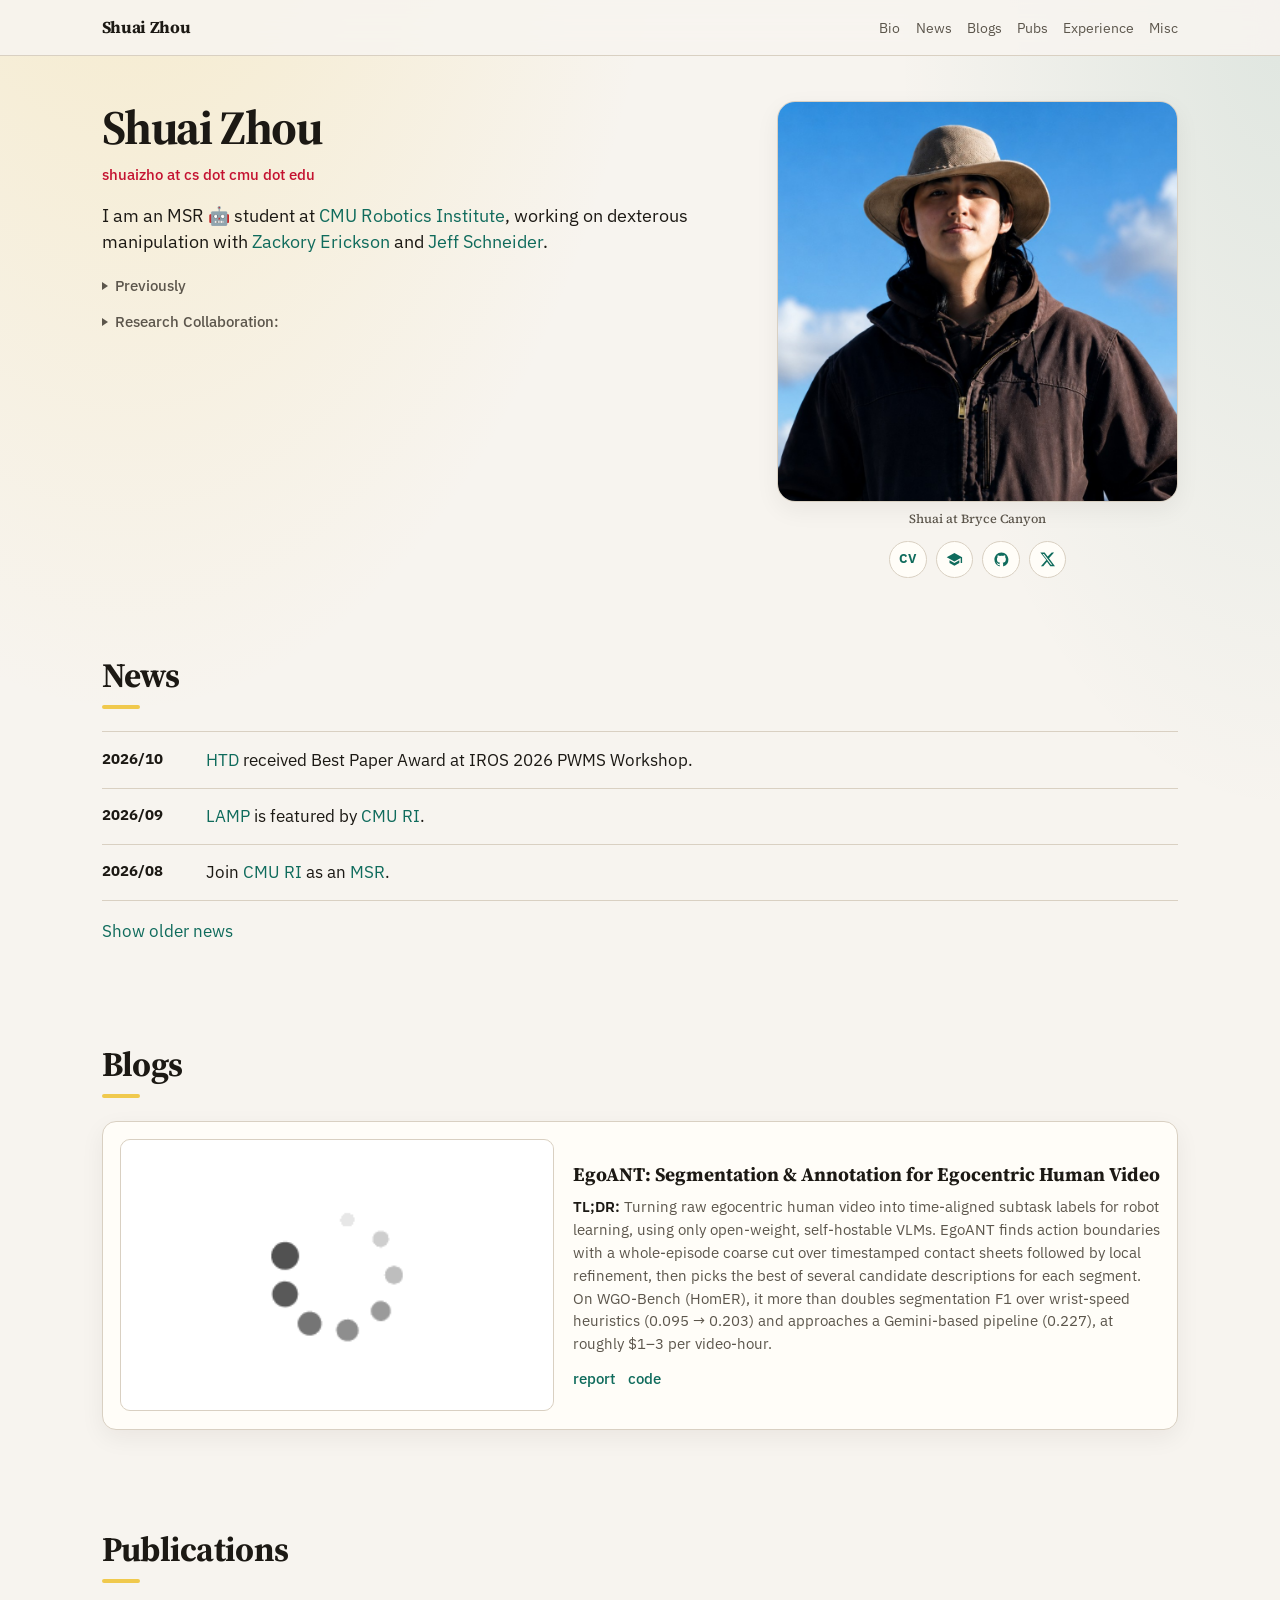
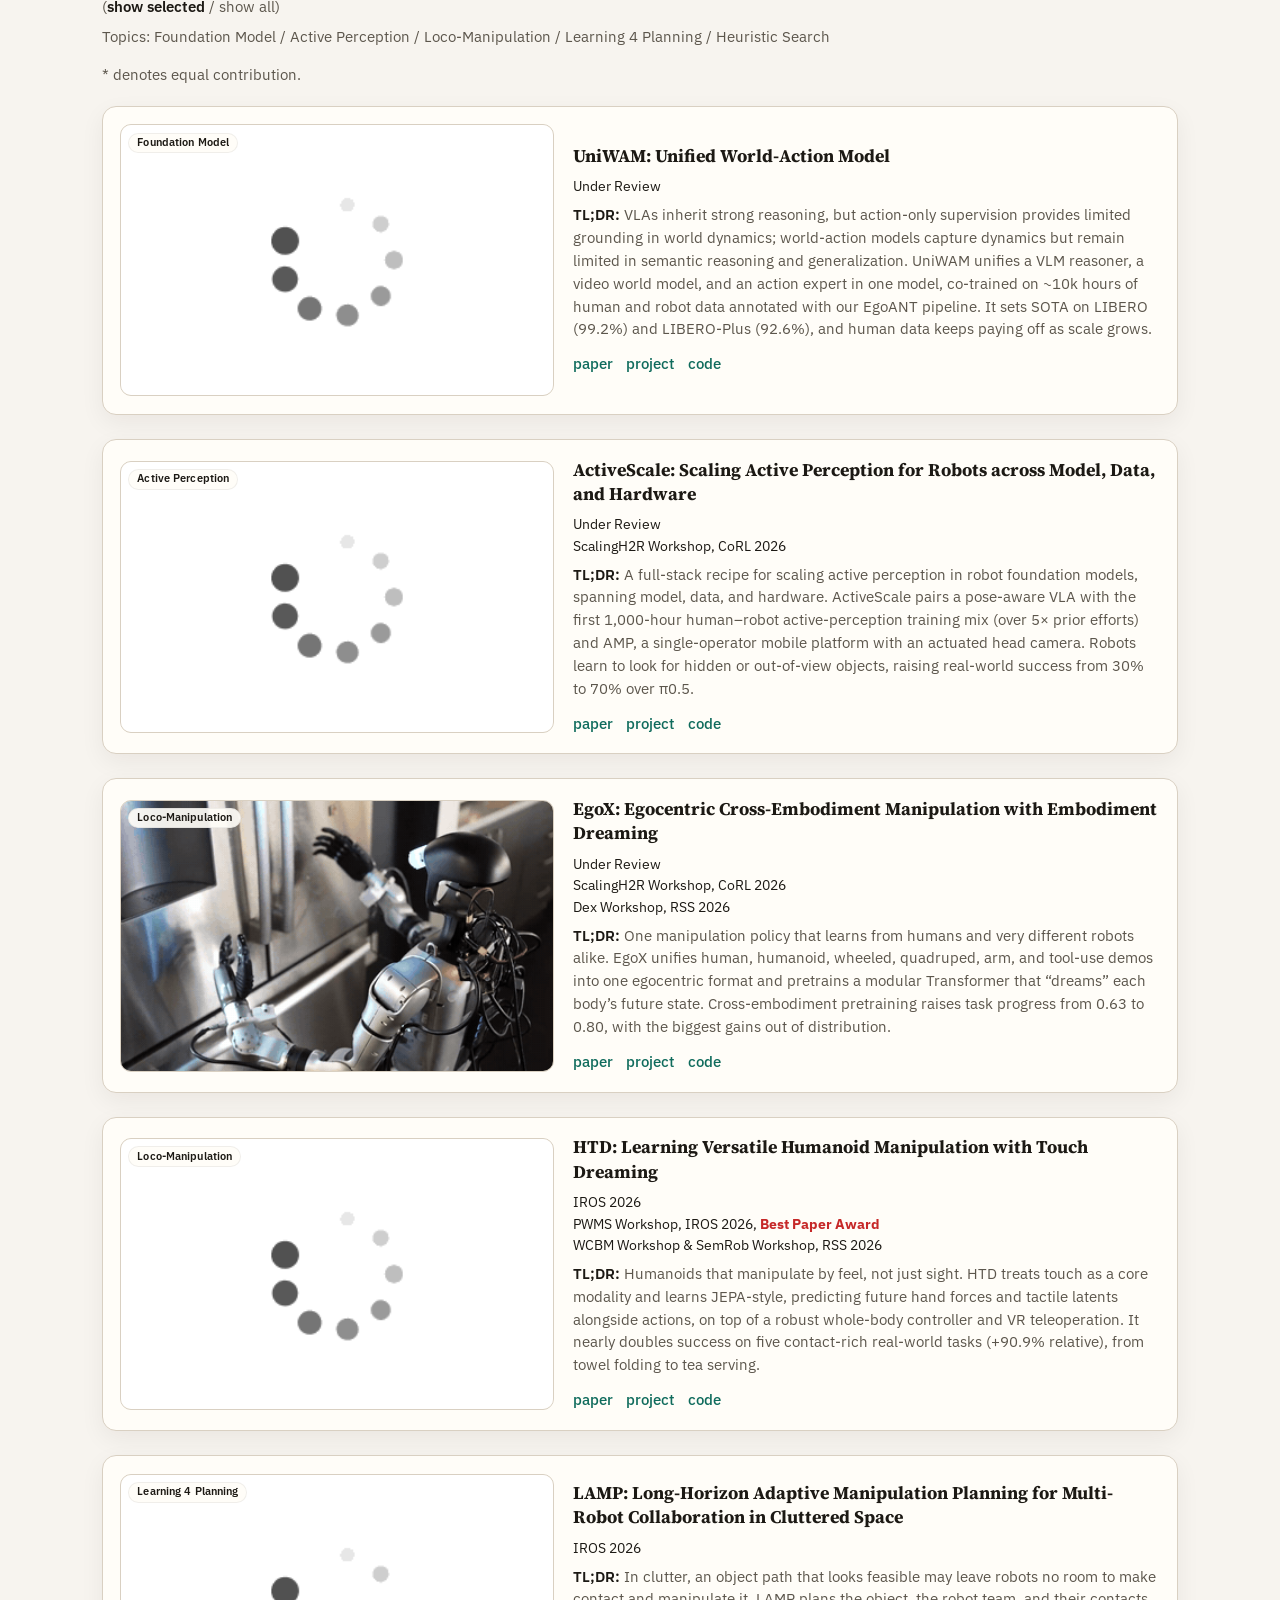
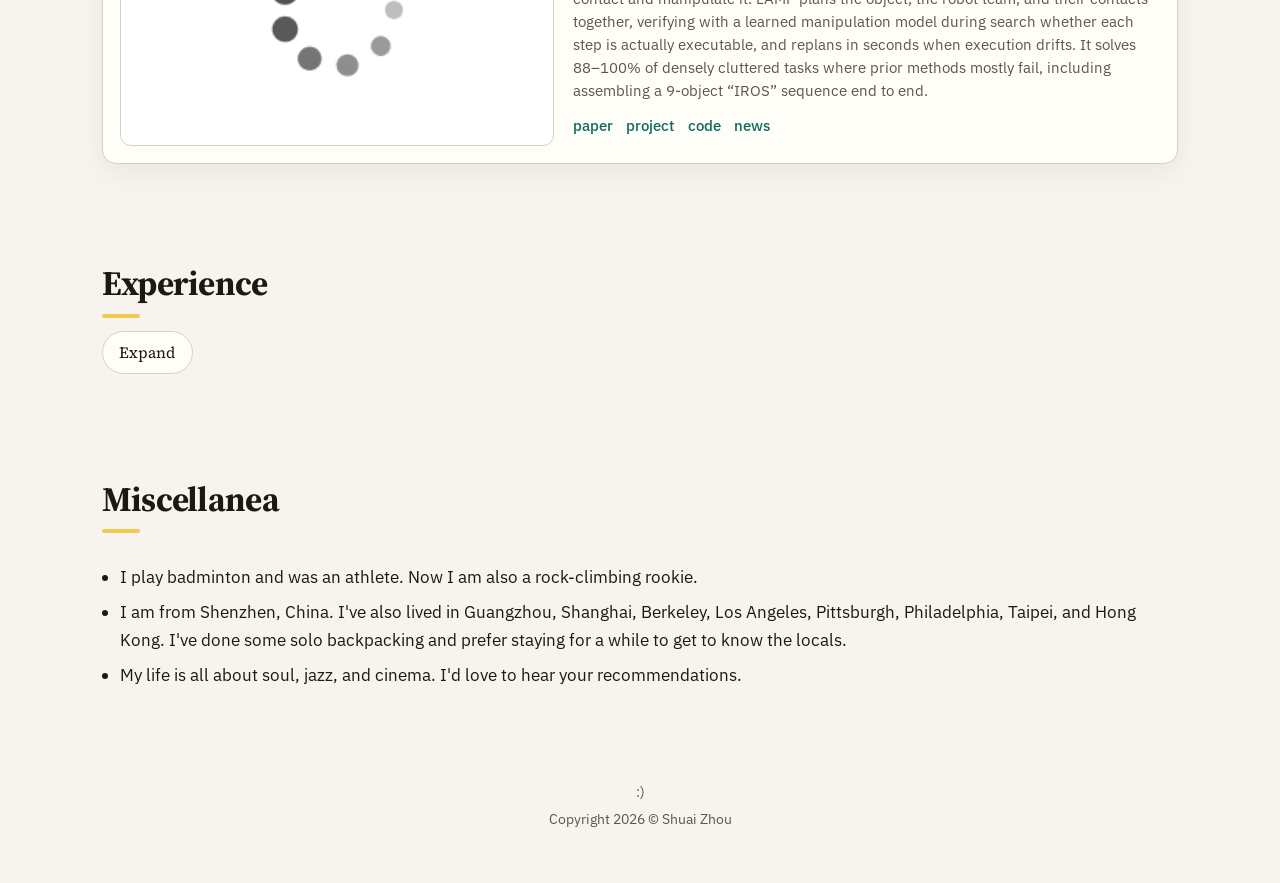
==== commit d0e7017d: "Group ActiveScale under Active Perception and simplify topic names" ====
--- a/index.html
+++ b/index.html
@@ -202,9 +202,11 @@
         </p>
         <p class="pub-topics" role="tablist" aria-label="Publication topics">
           Topics:
-          <button type="button" class="pub-topic" data-topic="foundation">Robot Foundation Model</button>
+          <button type="button" class="pub-topic" data-topic="foundation">Foundation Model</button>
           /
-          <button type="button" class="pub-topic" data-topic="manipulation">Humanoid Manipulation</button>
+          <button type="button" class="pub-topic" data-topic="active-perception">Active Perception</button>
+          /
+          <button type="button" class="pub-topic" data-topic="manipulation">Loco-Manipulation</button>
           /
           <button type="button" class="pub-topic" data-topic="planning">Learning 4 Planning</button>
           /
@@ -217,7 +219,7 @@
             <article class="pub" data-selected="true" data-sel-order="1" data-topic="foundation">
               <div class="pub-visual">
                 <button type="button" class="pub-media" aria-expanded="false" aria-controls="pub-authors-1" aria-label="Show authors for UniWAM: Unified World-Action Model">
-                <span class="pub-badge">Robot Foundation Model</span>
+                <span class="pub-badge">Foundation Model</span>
                 <video playsinline autoplay loop muted poster="images/loading-icon.gif" src="images/uniwam.mp4" aria-label="UniWAM teaser"></video>
               </button>
                 <div class="pub-authors-overlay" id="pub-authors-1" hidden>
@@ -237,10 +239,10 @@
               </div>
             </article>
 
-            <article class="pub" data-selected="true" data-sel-order="2" data-topic="foundation">
+            <article class="pub" data-selected="true" data-sel-order="2" data-topic="active-perception">
               <div class="pub-visual">
                 <button type="button" class="pub-media" aria-expanded="false" aria-controls="pub-authors-2" aria-label="Show authors for ActiveScale: Scaling Active Perception for Robots across Model, Data, and Hardware">
-                <span class="pub-badge">Robot Foundation Model</span>
+                <span class="pub-badge">Active Perception</span>
                 <video playsinline autoplay loop muted poster="images/loading-icon.gif" src="images/activeScale.mp4" aria-label="ActiveScale teaser"></video>
               </button>
                 <div class="pub-authors-overlay" id="pub-authors-2" hidden>
@@ -284,7 +286,7 @@
             <article class="pub" data-selected="true" data-sel-order="3" data-topic="manipulation">
               <div class="pub-visual">
                 <button type="button" class="pub-media" aria-expanded="false" aria-controls="pub-authors-4" aria-label="Show authors for EgoX: Egocentric Cross-Embodiment Manipulation with Embodiment Dreaming">
-                <span class="pub-badge">Humanoid Manipulation</span>
+                <span class="pub-badge">Loco-Manipulation</span>
                 <img src="images/egox.gif?v=20261002" alt="EgoX teaser" width="440" height="275">
               </button>
                 <div class="pub-authors-overlay" id="pub-authors-4" hidden>
@@ -331,7 +333,7 @@
             <article class="pub" data-selected="true" data-sel-order="4" data-topic="manipulation">
               <div class="pub-visual">
                 <button type="button" class="pub-media" aria-expanded="false" aria-controls="pub-authors-6" aria-label="Show authors for HTD: Learning Versatile Humanoid Manipulation with Touch Dreaming">
-                <span class="pub-badge">Humanoid Manipulation</span>
+                <span class="pub-badge">Loco-Manipulation</span>
                 <video playsinline autoplay loop muted poster="images/loading-icon.gif" src="images/htd.mp4" aria-label="HTD teaser"></video>
               </button>
                 <div class="pub-authors-overlay" id="pub-authors-6" hidden>
